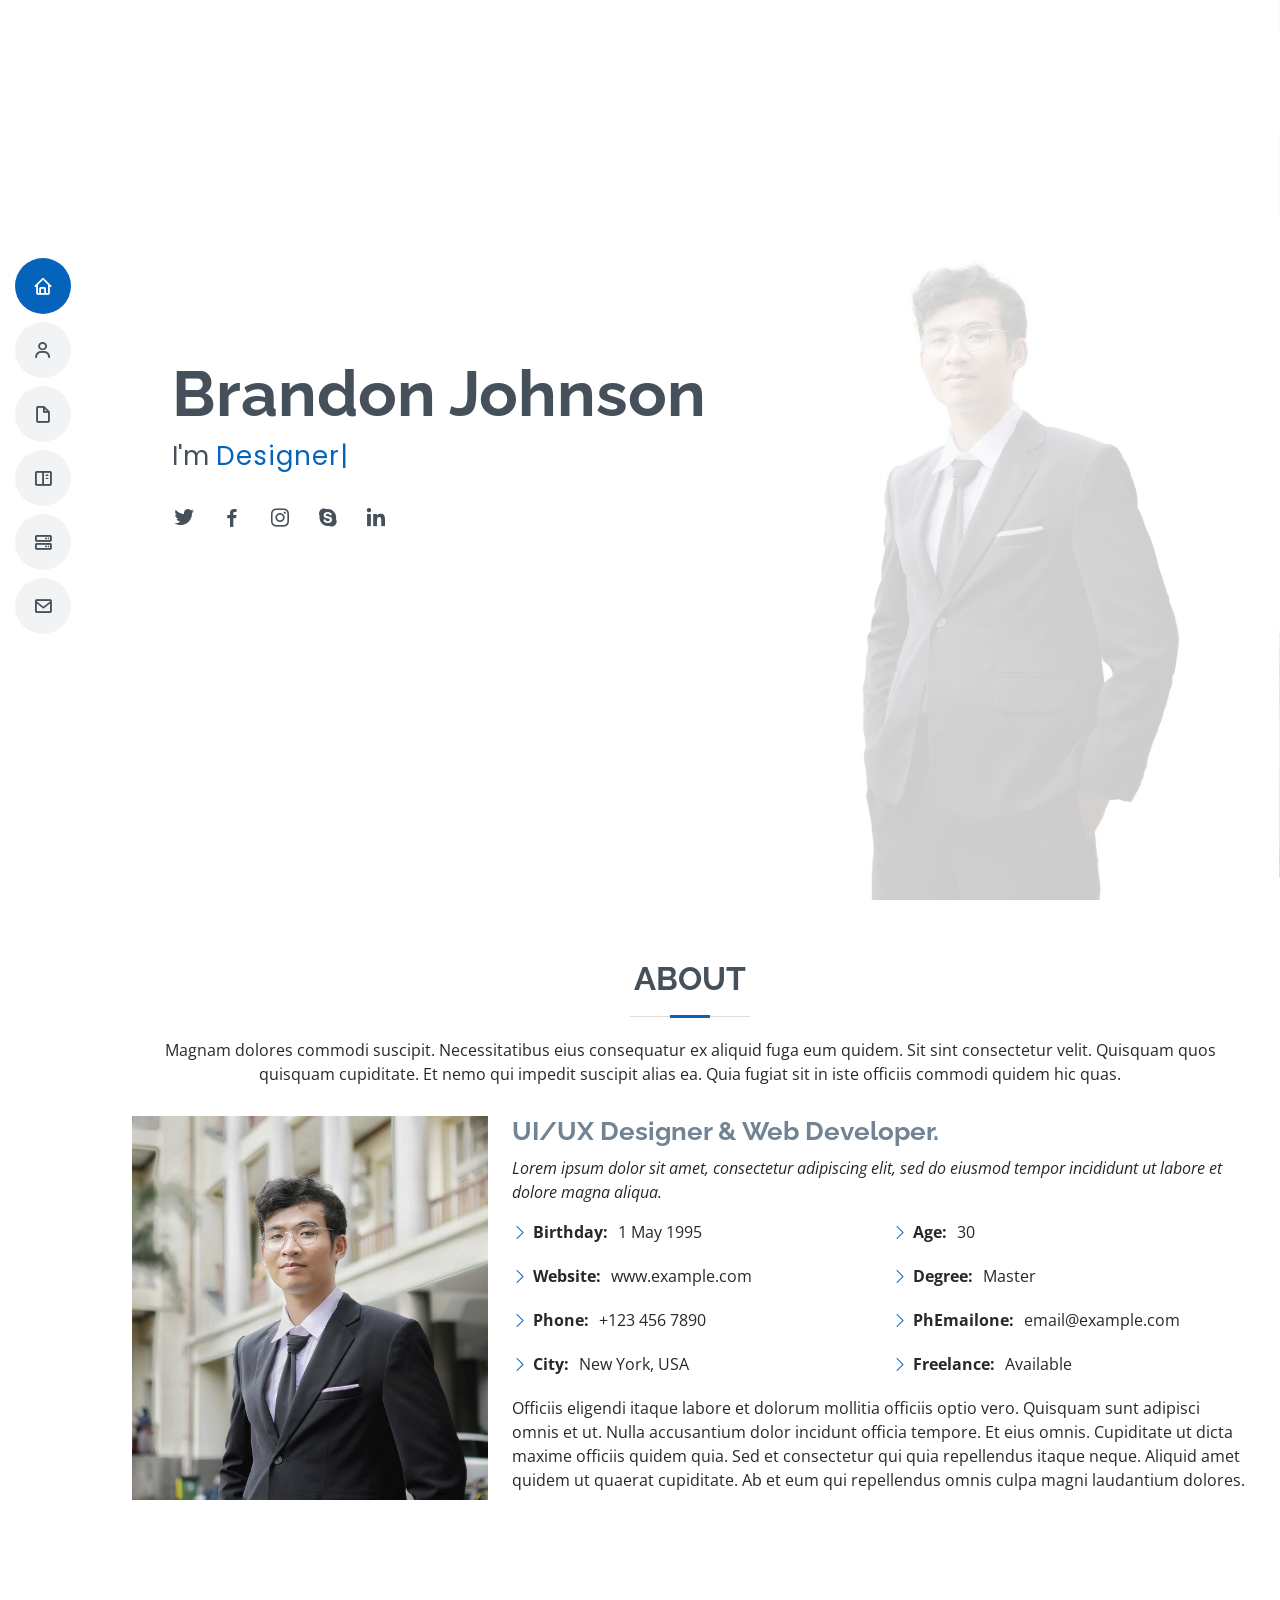
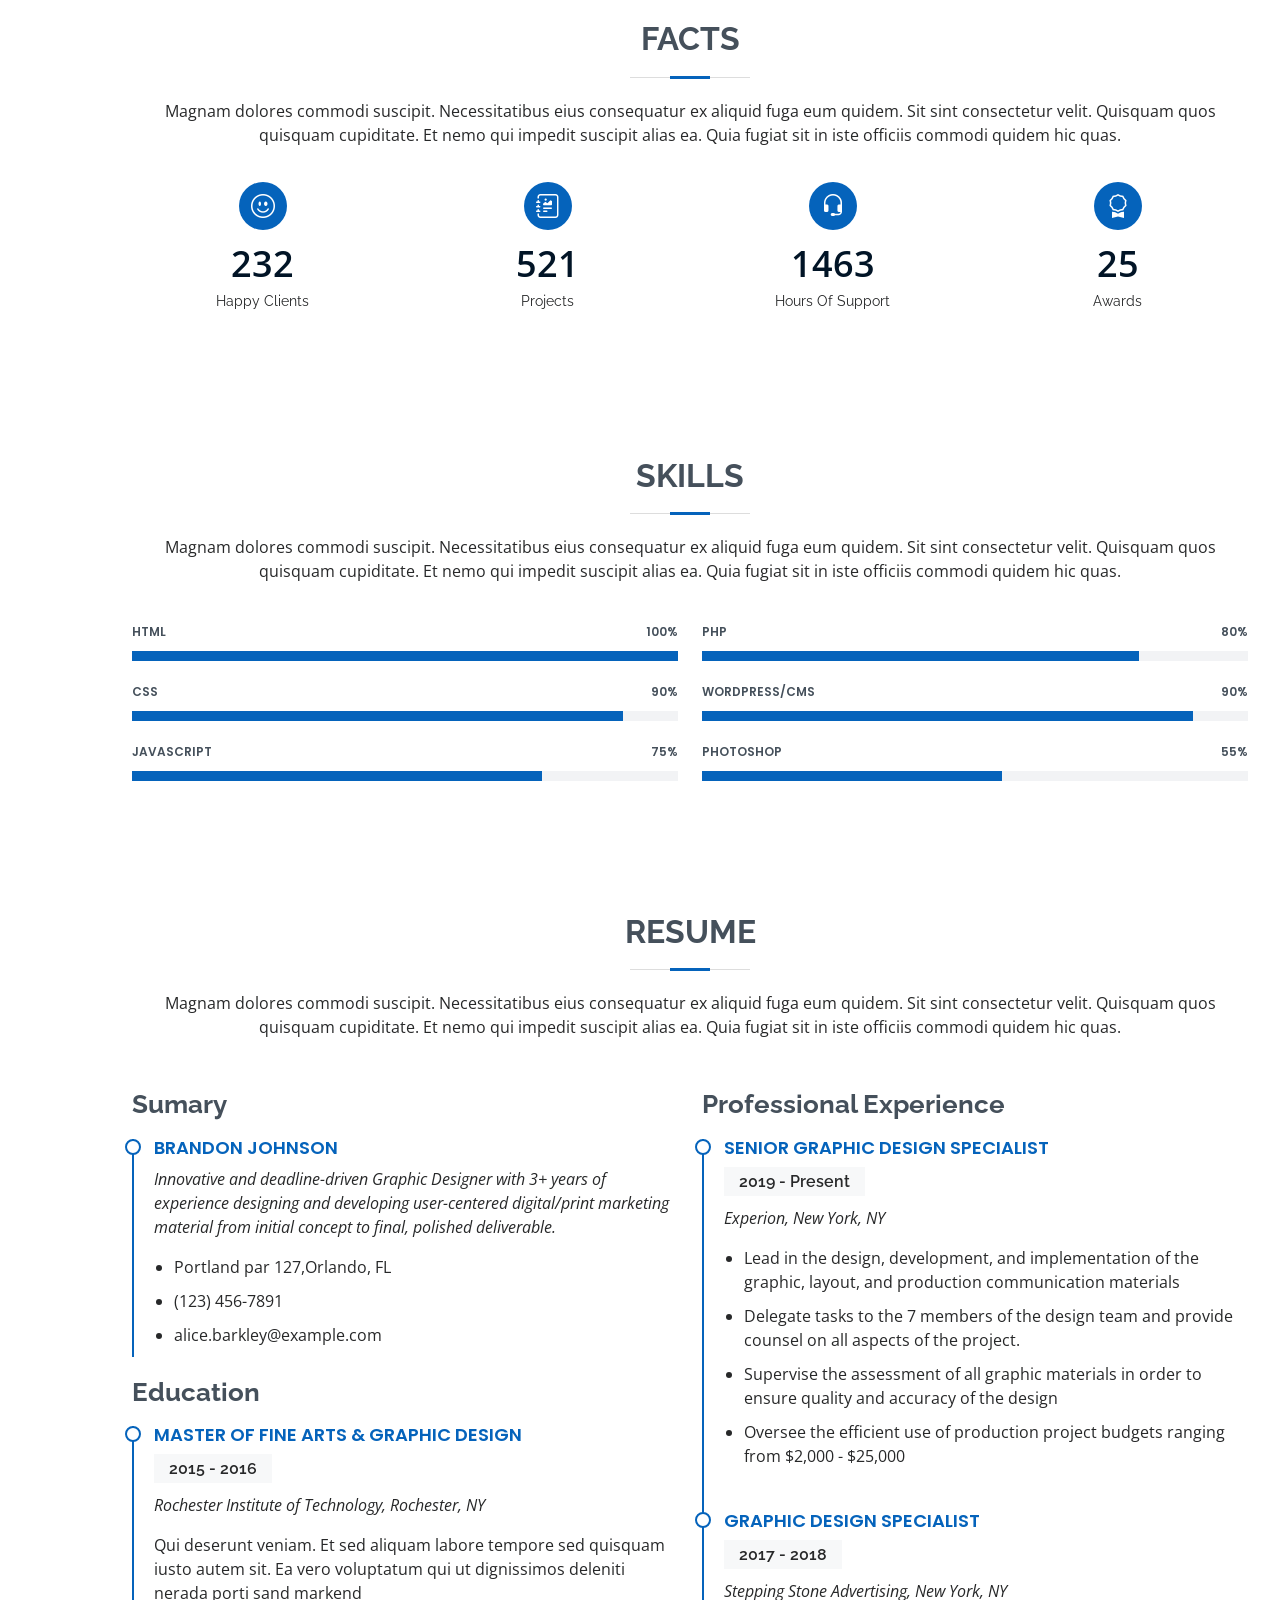
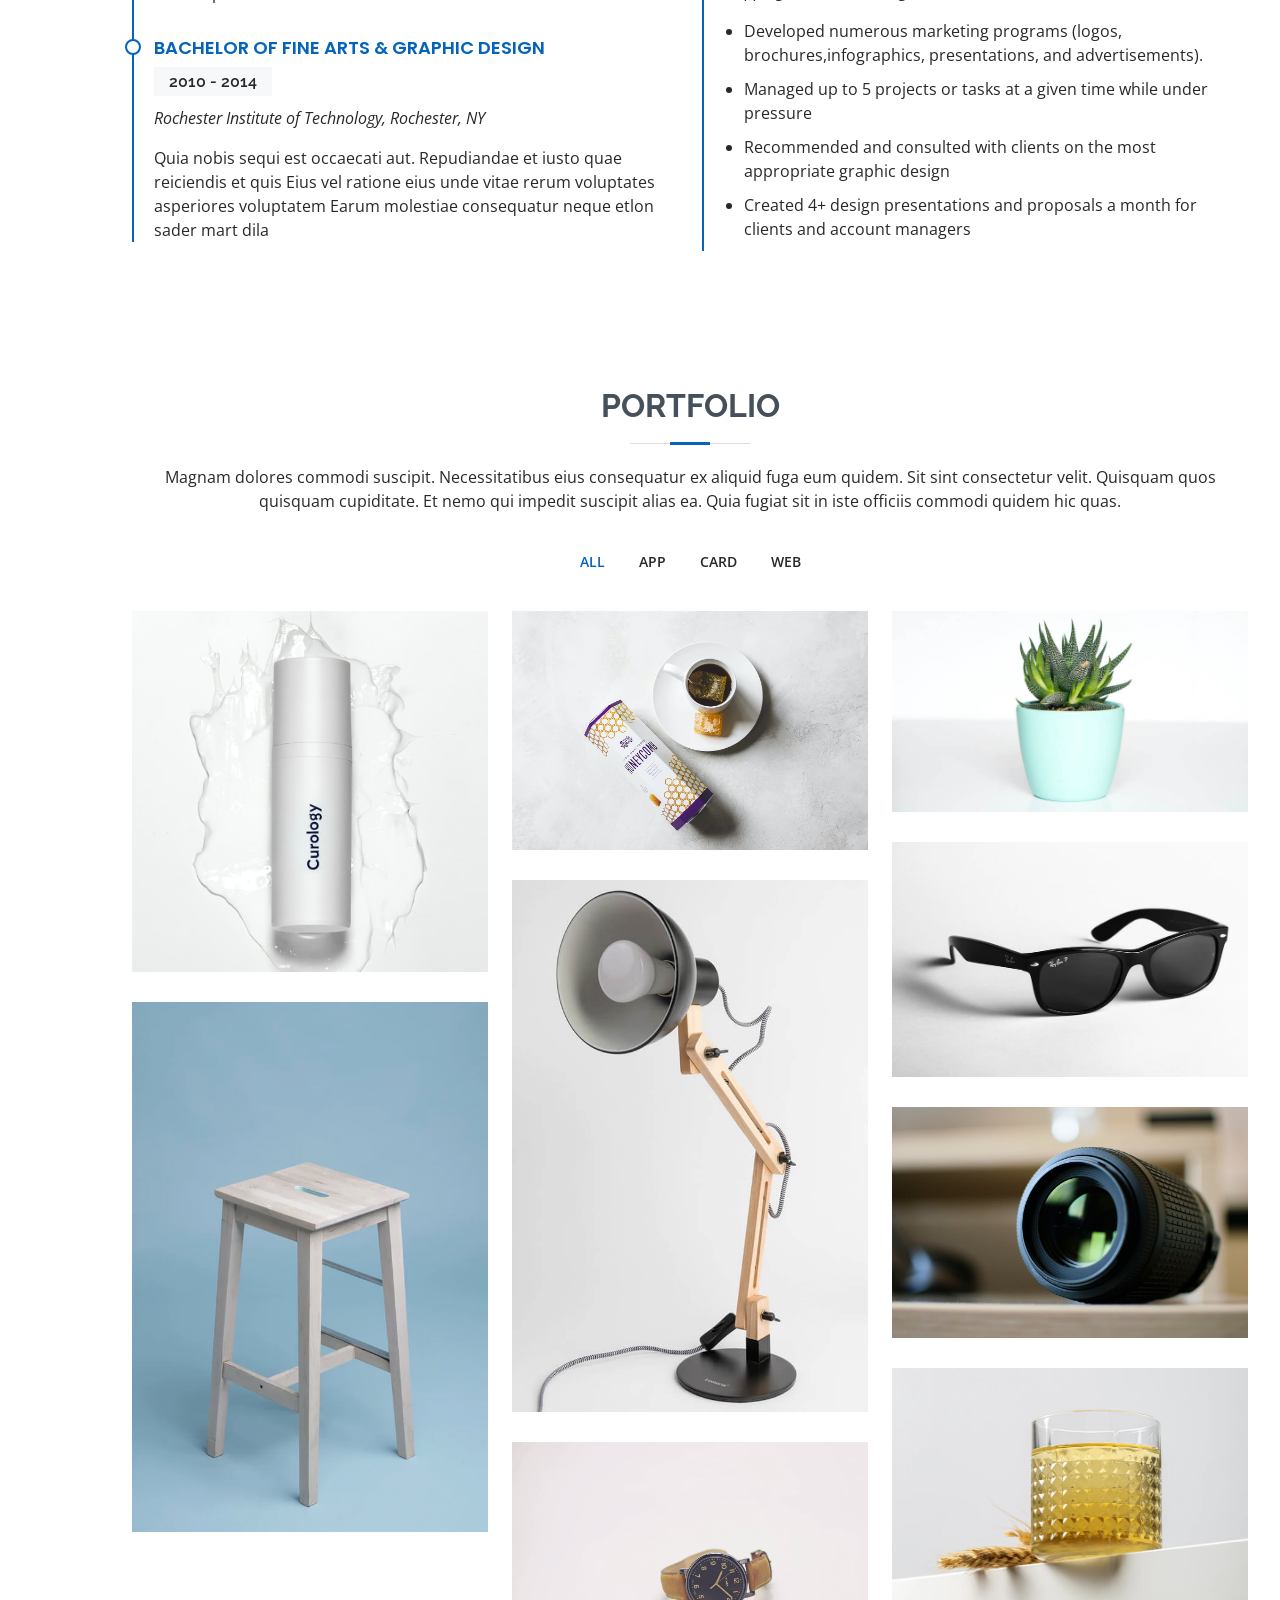
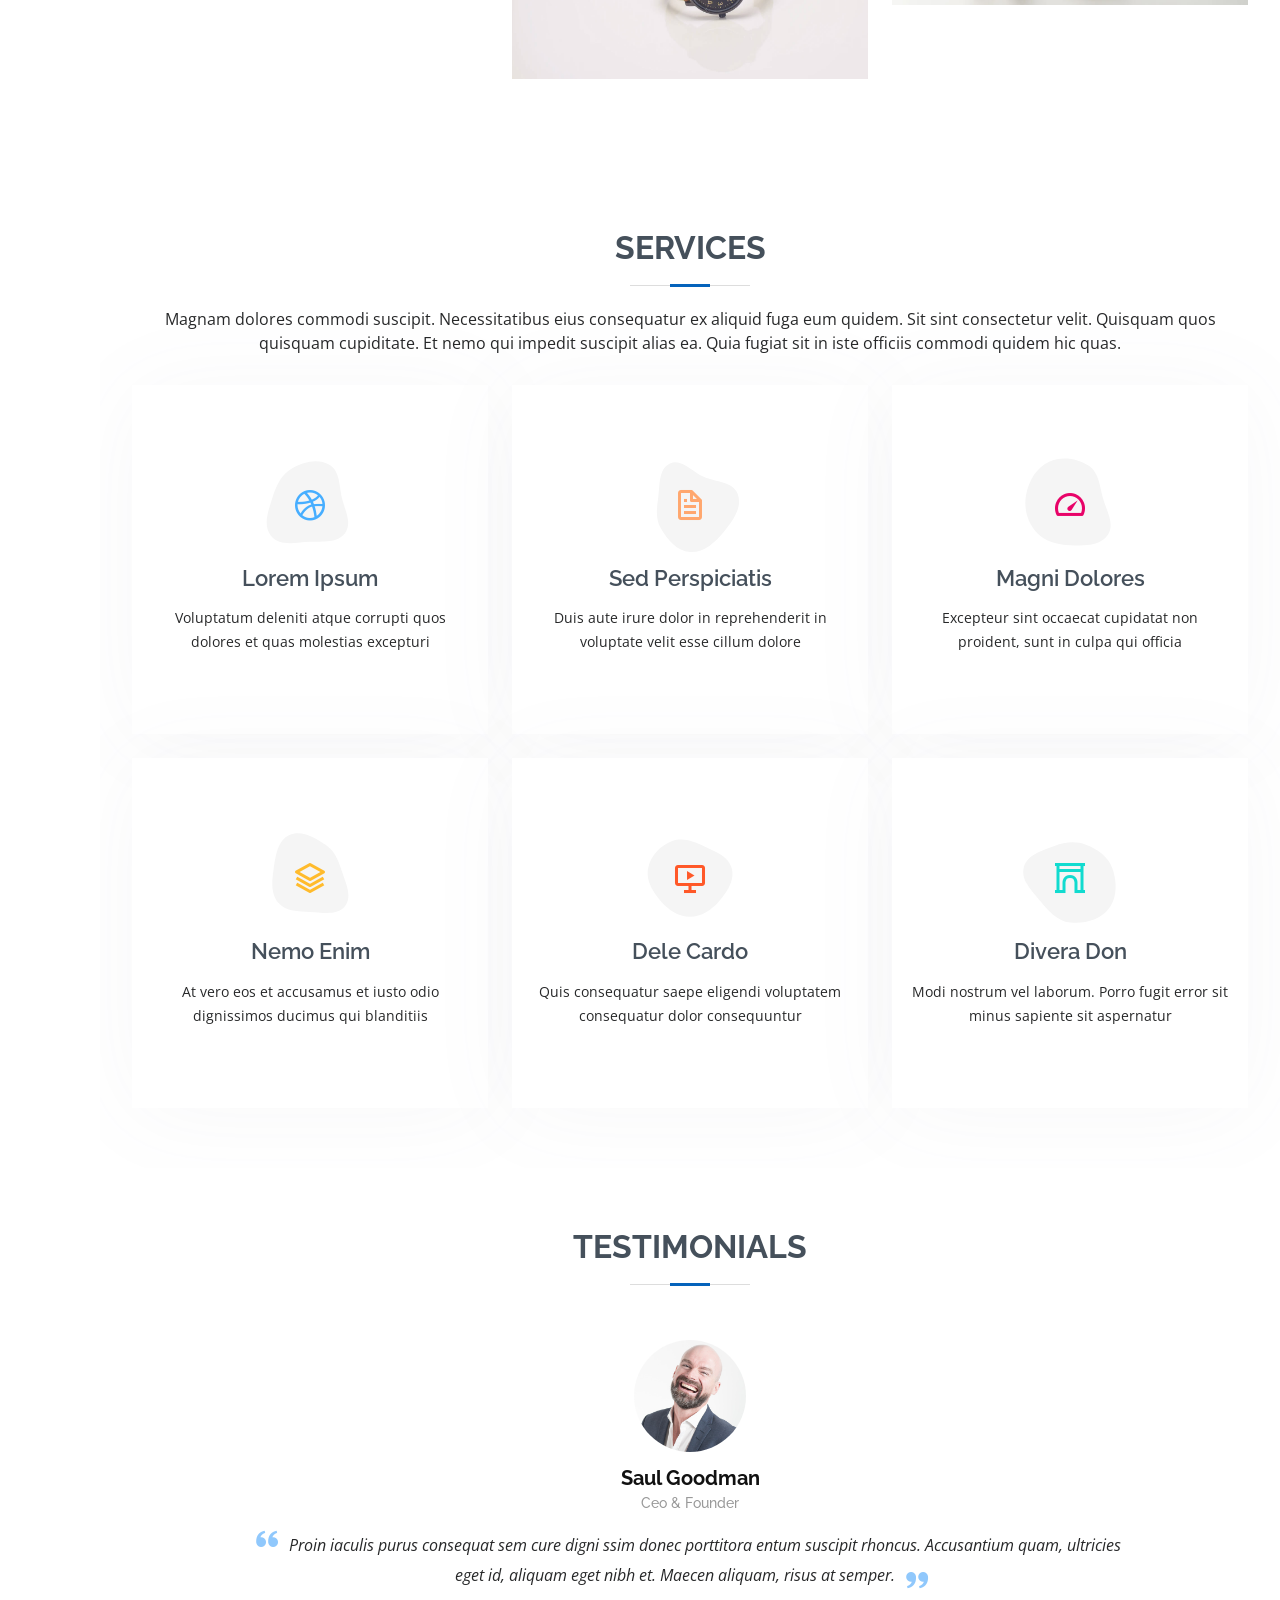
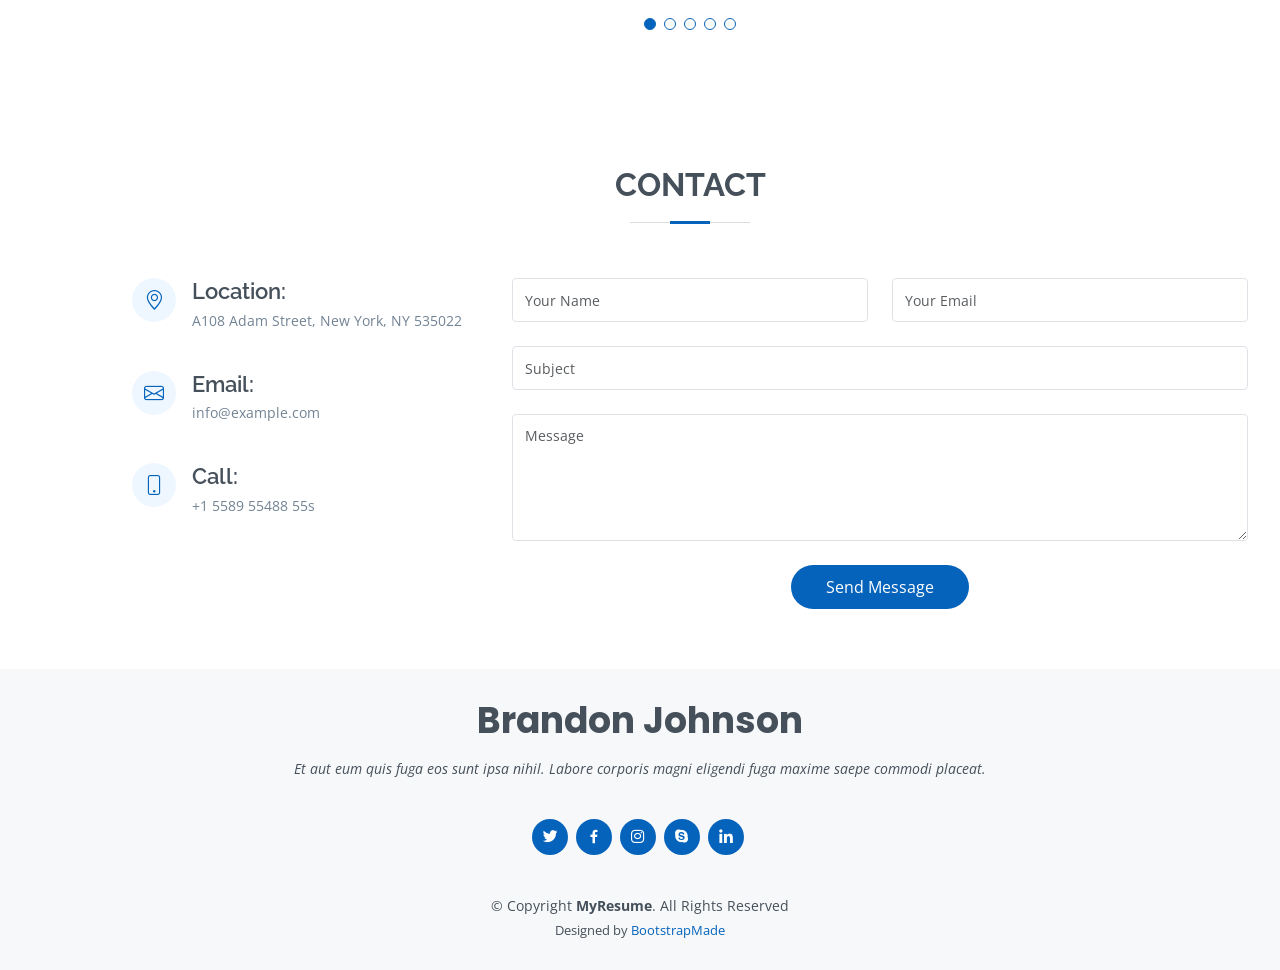
==== index.html @ b6d82d9b "first commit" ====
<!DOCTYPE html>
<html lang="en">

<head>
  <meta charset="utf-8">
  <meta content="width=device-width, initial-scale=1.0" name="viewport">

  <title>MyResume Bootstrap Template - Index</title>
  <meta content="" name="description">
  <meta content="" name="keywords">

  <!-- Favicons -->
  <link href="assets/img/favicon.png" rel="icon">
  <link href="assets/img/apple-touch-icon.png" rel="apple-touch-icon">

  <!-- Google Fonts -->
  <link href="https://fonts.googleapis.com/css?family=Open+Sans:300,300i,400,400i,600,600i,700,700i|Raleway:300,300i,400,400i,500,500i,600,600i,700,700i|Poppins:300,300i,400,400i,500,500i,600,600i,700,700i" rel="stylesheet">

  <!-- Vendor CSS Files -->
  <link href="assets/vendor/aos/aos.css" rel="stylesheet">
  <link href="assets/vendor/bootstrap/css/bootstrap.min.css" rel="stylesheet">
  <link href="assets/vendor/bootstrap-icons/bootstrap-icons.css" rel="stylesheet">
  <link href="assets/vendor/boxicons/css/boxicons.min.css" rel="stylesheet">
  <link href="assets/vendor/glightbox/css/glightbox.min.css" rel="stylesheet">
  <link href="assets/vendor/swiper/swiper-bundle.min.css" rel="stylesheet">

  <!-- Template Main CSS File -->
  <link href="assets/css/style.css" rel="stylesheet">

  <!-- =======================================================
  * Template Name: MyResume
  * Updated: Sep 18 2023 with Bootstrap v5.3.2
  * Template URL: https://bootstrapmade.com/free-html-bootstrap-template-my-resume/
  * Author: BootstrapMade.com
  * License: https://bootstrapmade.com/license/
  ======================================================== -->
</head>

<body>

  <!-- ======= Mobile nav toggle button ======= -->
  <!-- <button type="button" class="mobile-nav-toggle d-xl-none"><i class="bi bi-list mobile-nav-toggle"></i></button> -->
  <i class="bi bi-list mobile-nav-toggle d-lg-none"></i>
  <!-- ======= Header ======= -->
  <header id="header" class="d-flex flex-column justify-content-center">

    <nav id="navbar" class="navbar nav-menu">
      <ul>
        <li><a href="#hero" class="nav-link scrollto active"><i class="bx bx-home"></i> <span>Home</span></a></li>
        <li><a href="#about" class="nav-link scrollto"><i class="bx bx-user"></i> <span>About</span></a></li>
        <li><a href="#resume" class="nav-link scrollto"><i class="bx bx-file-blank"></i> <span>Resume</span></a></li>
        <li><a href="#portfolio" class="nav-link scrollto"><i class="bx bx-book-content"></i> <span>Portfolio</span></a></li>
        <li><a href="#services" class="nav-link scrollto"><i class="bx bx-server"></i> <span>Services</span></a></li>
        <li><a href="#contact" class="nav-link scrollto"><i class="bx bx-envelope"></i> <span>Contact</span></a></li>
      </ul>
    </nav><!-- .nav-menu -->

  </header><!-- End Header -->

  <!-- ======= Hero Section ======= -->
  <section id="hero" class="d-flex flex-column justify-content-center">
    <div class="container" data-aos="zoom-in" data-aos-delay="100">
      <h1>Brandon Johnson</h1>
      <p>I'm <span class="typed" data-typed-items="Designer, Developer, Freelancer, Photographer"></span></p>
      <div class="social-links">
        <a href="#" class="twitter"><i class="bx bxl-twitter"></i></a>
        <a href="#" class="facebook"><i class="bx bxl-facebook"></i></a>
        <a href="#" class="instagram"><i class="bx bxl-instagram"></i></a>
        <a href="#" class="google-plus"><i class="bx bxl-skype"></i></a>
        <a href="#" class="linkedin"><i class="bx bxl-linkedin"></i></a>
      </div>
    </div>
  </section><!-- End Hero -->

  <main id="main">

    <!-- ======= About Section ======= -->
    <section id="about" class="about">
      <div class="container" data-aos="fade-up">

        <div class="section-title">
          <h2>About</h2>
          <p>Magnam dolores commodi suscipit. Necessitatibus eius consequatur ex aliquid fuga eum quidem. Sit sint consectetur velit. Quisquam quos quisquam cupiditate. Et nemo qui impedit suscipit alias ea. Quia fugiat sit in iste officiis commodi quidem hic quas.</p>
        </div>

        <div class="row">
          <div class="col-lg-4">
            <img src="assets/img/profile-img.jpg" class="img-fluid" alt="">
          </div>
          <div class="col-lg-8 pt-4 pt-lg-0 content">
            <h3>UI/UX Designer &amp; Web Developer.</h3>
            <p class="fst-italic">
              Lorem ipsum dolor sit amet, consectetur adipiscing elit, sed do eiusmod tempor incididunt ut labore et dolore
              magna aliqua.
            </p>
            <div class="row">
              <div class="col-lg-6">
                <ul>
                  <li><i class="bi bi-chevron-right"></i> <strong>Birthday:</strong> <span>1 May 1995</span></li>
                  <li><i class="bi bi-chevron-right"></i> <strong>Website:</strong> <span>www.example.com</span></li>
                  <li><i class="bi bi-chevron-right"></i> <strong>Phone:</strong> <span>+123 456 7890</span></li>
                  <li><i class="bi bi-chevron-right"></i> <strong>City:</strong> <span>New York, USA</span></li>
                </ul>
              </div>
              <div class="col-lg-6">
                <ul>
                  <li><i class="bi bi-chevron-right"></i> <strong>Age:</strong> <span>30</span></li>
                  <li><i class="bi bi-chevron-right"></i> <strong>Degree:</strong> <span>Master</span></li>
                  <li><i class="bi bi-chevron-right"></i> <strong>PhEmailone:</strong> <span>email@example.com</span></li>
                  <li><i class="bi bi-chevron-right"></i> <strong>Freelance:</strong> <span>Available</span></li>
                </ul>
              </div>
            </div>
            <p>
              Officiis eligendi itaque labore et dolorum mollitia officiis optio vero. Quisquam sunt adipisci omnis et ut. Nulla accusantium dolor incidunt officia tempore. Et eius omnis.
              Cupiditate ut dicta maxime officiis quidem quia. Sed et consectetur qui quia repellendus itaque neque. Aliquid amet quidem ut quaerat cupiditate. Ab et eum qui repellendus omnis culpa magni laudantium dolores.
            </p>
          </div>
        </div>

      </div>
    </section><!-- End About Section -->

    <!-- ======= Facts Section ======= -->
    <section id="facts" class="facts">
      <div class="container" data-aos="fade-up">

        <div class="section-title">
          <h2>Facts</h2>
          <p>Magnam dolores commodi suscipit. Necessitatibus eius consequatur ex aliquid fuga eum quidem. Sit sint consectetur velit. Quisquam quos quisquam cupiditate. Et nemo qui impedit suscipit alias ea. Quia fugiat sit in iste officiis commodi quidem hic quas.</p>
        </div>

        <div class="row">

          <div class="col-lg-3 col-md-6">
            <div class="count-box">
              <i class="bi bi-emoji-smile"></i>
              <span data-purecounter-start="0" data-purecounter-end="232" data-purecounter-duration="1" class="purecounter"></span>
              <p>Happy Clients</p>
            </div>
          </div>

          <div class="col-lg-3 col-md-6 mt-5 mt-md-0">
            <div class="count-box">
              <i class="bi bi-journal-richtext"></i>
              <span data-purecounter-start="0" data-purecounter-end="521" data-purecounter-duration="1" class="purecounter"></span>
              <p>Projects</p>
            </div>
          </div>

          <div class="col-lg-3 col-md-6 mt-5 mt-lg-0">
            <div class="count-box">
              <i class="bi bi-headset"></i>
              <span data-purecounter-start="0" data-purecounter-end="1463" data-purecounter-duration="1" class="purecounter"></span>
              <p>Hours Of Support</p>
            </div>
          </div>

          <div class="col-lg-3 col-md-6 mt-5 mt-lg-0">
            <div class="count-box">
              <i class="bi bi-award"></i>
              <span data-purecounter-start="0" data-purecounter-end="25" data-purecounter-duration="1" class="purecounter"></span>
              <p>Awards</p>
            </div>
          </div>

        </div>

      </div>
    </section><!-- End Facts Section -->

    <!-- ======= Skills Section ======= -->
    <section id="skills" class="skills section-bg">
      <div class="container" data-aos="fade-up">

        <div class="section-title">
          <h2>Skills</h2>
          <p>Magnam dolores commodi suscipit. Necessitatibus eius consequatur ex aliquid fuga eum quidem. Sit sint consectetur velit. Quisquam quos quisquam cupiditate. Et nemo qui impedit suscipit alias ea. Quia fugiat sit in iste officiis commodi quidem hic quas.</p>
        </div>

        <div class="row skills-content">

          <div class="col-lg-6">

            <div class="progress">
              <span class="skill">HTML <i class="val">100%</i></span>
              <div class="progress-bar-wrap">
                <div class="progress-bar" role="progressbar" aria-valuenow="100" aria-valuemin="0" aria-valuemax="100"></div>
              </div>
            </div>

            <div class="progress">
              <span class="skill">CSS <i class="val">90%</i></span>
              <div class="progress-bar-wrap">
                <div class="progress-bar" role="progressbar" aria-valuenow="90" aria-valuemin="0" aria-valuemax="100"></div>
              </div>
            </div>

            <div class="progress">
              <span class="skill">JavaScript <i class="val">75%</i></span>
              <div class="progress-bar-wrap">
                <div class="progress-bar" role="progressbar" aria-valuenow="75" aria-valuemin="0" aria-valuemax="100"></div>
              </div>
            </div>

          </div>

          <div class="col-lg-6">

            <div class="progress">
              <span class="skill">PHP <i class="val">80%</i></span>
              <div class="progress-bar-wrap">
                <div class="progress-bar" role="progressbar" aria-valuenow="80" aria-valuemin="0" aria-valuemax="100"></div>
              </div>
            </div>

            <div class="progress">
              <span class="skill">WordPress/CMS <i class="val">90%</i></span>
              <div class="progress-bar-wrap">
                <div class="progress-bar" role="progressbar" aria-valuenow="90" aria-valuemin="0" aria-valuemax="100"></div>
              </div>
            </div>

            <div class="progress">
              <span class="skill">Photoshop <i class="val">55%</i></span>
              <div class="progress-bar-wrap">
                <div class="progress-bar" role="progressbar" aria-valuenow="55" aria-valuemin="0" aria-valuemax="100"></div>
              </div>
            </div>

          </div>

        </div>

      </div>
    </section><!-- End Skills Section -->

    <!-- ======= Resume Section ======= -->
    <section id="resume" class="resume">
      <div class="container" data-aos="fade-up">

        <div class="section-title">
          <h2>Resume</h2>
          <p>Magnam dolores commodi suscipit. Necessitatibus eius consequatur ex aliquid fuga eum quidem. Sit sint consectetur velit. Quisquam quos quisquam cupiditate. Et nemo qui impedit suscipit alias ea. Quia fugiat sit in iste officiis commodi quidem hic quas.</p>
        </div>

        <div class="row">
          <div class="col-lg-6">
            <h3 class="resume-title">Sumary</h3>
            <div class="resume-item pb-0">
              <h4>Brandon Johnson</h4>
              <p><em>Innovative and deadline-driven Graphic Designer with 3+ years of experience designing and developing user-centered digital/print marketing material from initial concept to final, polished deliverable.</em></p>
              <ul>
                <li>Portland par 127,Orlando, FL</li>
                <li>(123) 456-7891</li>
                <li>alice.barkley@example.com</li>
              </ul>
            </div>

            <h3 class="resume-title">Education</h3>
            <div class="resume-item">
              <h4>Master of Fine Arts &amp; Graphic Design</h4>
              <h5>2015 - 2016</h5>
              <p><em>Rochester Institute of Technology, Rochester, NY</em></p>
              <p>Qui deserunt veniam. Et sed aliquam labore tempore sed quisquam iusto autem sit. Ea vero voluptatum qui ut dignissimos deleniti nerada porti sand markend</p>
            </div>
            <div class="resume-item">
              <h4>Bachelor of Fine Arts &amp; Graphic Design</h4>
              <h5>2010 - 2014</h5>
              <p><em>Rochester Institute of Technology, Rochester, NY</em></p>
              <p>Quia nobis sequi est occaecati aut. Repudiandae et iusto quae reiciendis et quis Eius vel ratione eius unde vitae rerum voluptates asperiores voluptatem Earum molestiae consequatur neque etlon sader mart dila</p>
            </div>
          </div>
          <div class="col-lg-6">
            <h3 class="resume-title">Professional Experience</h3>
            <div class="resume-item">
              <h4>Senior graphic design specialist</h4>
              <h5>2019 - Present</h5>
              <p><em>Experion, New York, NY </em></p>
              <ul>
                <li>Lead in the design, development, and implementation of the graphic, layout, and production communication materials</li>
                <li>Delegate tasks to the 7 members of the design team and provide counsel on all aspects of the project. </li>
                <li>Supervise the assessment of all graphic materials in order to ensure quality and accuracy of the design</li>
                <li>Oversee the efficient use of production project budgets ranging from $2,000 - $25,000</li>
              </ul>
            </div>
            <div class="resume-item">
              <h4>Graphic design specialist</h4>
              <h5>2017 - 2018</h5>
              <p><em>Stepping Stone Advertising, New York, NY</em></p>
              <ul>
                <li>Developed numerous marketing programs (logos, brochures,infographics, presentations, and advertisements).</li>
                <li>Managed up to 5 projects or tasks at a given time while under pressure</li>
                <li>Recommended and consulted with clients on the most appropriate graphic design</li>
                <li>Created 4+ design presentations and proposals a month for clients and account managers</li>
              </ul>
            </div>
          </div>
        </div>

      </div>
    </section><!-- End Resume Section -->

    <!-- ======= Portfolio Section ======= -->
    <section id="portfolio" class="portfolio section-bg">
      <div class="container" data-aos="fade-up">

        <div class="section-title">
          <h2>Portfolio</h2>
          <p>Magnam dolores commodi suscipit. Necessitatibus eius consequatur ex aliquid fuga eum quidem. Sit sint consectetur velit. Quisquam quos quisquam cupiditate. Et nemo qui impedit suscipit alias ea. Quia fugiat sit in iste officiis commodi quidem hic quas.</p>
        </div>

        <div class="row">
          <div class="col-lg-12 d-flex justify-content-center" data-aos="fade-up" data-aos-delay="100">
            <ul id="portfolio-flters">
              <li data-filter="*" class="filter-active">All</li>
              <li data-filter=".filter-app">App</li>
              <li data-filter=".filter-card">Card</li>
              <li data-filter=".filter-web">Web</li>
            </ul>
          </div>
        </div>

        <div class="row portfolio-container" data-aos="fade-up" data-aos-delay="200">

          <div class="col-lg-4 col-md-6 portfolio-item filter-app">
            <div class="portfolio-wrap">
              <img src="assets/img/portfolio/portfolio-1.jpg" class="img-fluid" alt="">
              <div class="portfolio-info">
                <h4>App 1</h4>
                <p>App</p>
                <div class="portfolio-links">
                  <a href="assets/img/portfolio/portfolio-1.jpg" data-gallery="portfolioGallery" class="portfolio-lightbox" title="App 1"><i class="bx bx-plus"></i></a>
                  <a href="portfolio-details.html" class="portfolio-details-lightbox" data-glightbox="type: external" title="Portfolio Details"><i class="bx bx-link"></i></a>
                </div>
              </div>
            </div>
          </div>

          <div class="col-lg-4 col-md-6 portfolio-item filter-web">
            <div class="portfolio-wrap">
              <img src="assets/img/portfolio/portfolio-2.jpg" class="img-fluid" alt="">
              <div class="portfolio-info">
                <h4>Web 3</h4>
                <p>Web</p>
                <div class="portfolio-links">
                  <a href="assets/img/portfolio/portfolio-2.jpg" data-gallery="portfolioGallery" class="portfolio-lightbox" title="Web 3"><i class="bx bx-plus"></i></a>
                  <a href="portfolio-details.html" class="portfolio-details-lightbox" data-glightbox="type: external" title="Portfolio Details"><i class="bx bx-link"></i></a>
                </div>
              </div>
            </div>
          </div>

          <div class="col-lg-4 col-md-6 portfolio-item filter-app">
            <div class="portfolio-wrap">
              <img src="assets/img/portfolio/portfolio-3.jpg" class="img-fluid" alt="">
              <div class="portfolio-info">
                <h4>App 2</h4>
                <p>App</p>
                <div class="portfolio-links">
                  <a href="assets/img/portfolio/portfolio-3.jpg" data-gallery="portfolioGallery" class="portfolio-lightbox" title="App 2"><i class="bx bx-plus"></i></a>
                  <a href="portfolio-details.html" class="portfolio-details-lightbox" data-glightbox="type: external" title="Portfolio Details"><i class="bx bx-link"></i></a>
                </div>
              </div>
            </div>
          </div>

          <div class="col-lg-4 col-md-6 portfolio-item filter-card">
            <div class="portfolio-wrap">
              <img src="assets/img/portfolio/portfolio-4.jpg" class="img-fluid" alt="">
              <div class="portfolio-info">
                <h4>Card 2</h4>
                <p>Card</p>
                <div class="portfolio-links">
                  <a href="assets/img/portfolio/portfolio-4.jpg" data-gallery="portfolioGallery" class="portfolio-lightbox" title="Card 2"><i class="bx bx-plus"></i></a>
                  <a href="portfolio-details.html" class="portfolio-details-lightbox" data-glightbox="type: external" title="Portfolio Details"><i class="bx bx-link"></i></a>
                </div>
              </div>
            </div>
          </div>

          <div class="col-lg-4 col-md-6 portfolio-item filter-web">
            <div class="portfolio-wrap">
              <img src="assets/img/portfolio/portfolio-5.jpg" class="img-fluid" alt="">
              <div class="portfolio-info">
                <h4>Web 2</h4>
                <p>Web</p>
                <div class="portfolio-links">
                  <a href="assets/img/portfolio/portfolio-5.jpg" data-gallery="portfolioGallery" class="portfolio-lightbox" title="Web 2"><i class="bx bx-plus"></i></a>
                  <a href="portfolio-details.html" class="portfolio-details-lightbox" data-glightbox="type: external" title="Portfolio Details"><i class="bx bx-link"></i></a>
                </div>
              </div>
            </div>
          </div>

          <div class="col-lg-4 col-md-6 portfolio-item filter-app">
            <div class="portfolio-wrap">
              <img src="assets/img/portfolio/portfolio-6.jpg" class="img-fluid" alt="">
              <div class="portfolio-info">
                <h4>App 3</h4>
                <p>App</p>
                <div class="portfolio-links">
                  <a href="assets/img/portfolio/portfolio-6.jpg" data-gallery="portfolioGallery" class="portfolio-lightbox" title="App 3"><i class="bx bx-plus"></i></a>
                  <a href="portfolio-details.html" class="portfolio-details-lightbox" data-glightbox="type: external" title="Portfolio Details"><i class="bx bx-link"></i></a>
                </div>
              </div>
            </div>
          </div>

          <div class="col-lg-4 col-md-6 portfolio-item filter-card">
            <div class="portfolio-wrap">
              <img src="assets/img/portfolio/portfolio-7.jpg" class="img-fluid" alt="">
              <div class="portfolio-info">
                <h4>Card 1</h4>
                <p>Card</p>
                <div class="portfolio-links">
                  <a href="assets/img/portfolio/portfolio-7.jpg" data-gallery="portfolioGallery" class="portfolio-lightbox" title="Card 1"><i class="bx bx-plus"></i></a>
                  <a href="portfolio-details.html" class="portfolio-details-lightbox" data-glightbox="type: external" title="Portfolio Details"><i class="bx bx-link"></i></a>
                </div>
              </div>
            </div>
          </div>

          <div class="col-lg-4 col-md-6 portfolio-item filter-card">
            <div class="portfolio-wrap">
              <img src="assets/img/portfolio/portfolio-8.jpg" class="img-fluid" alt="">
              <div class="portfolio-info">
                <h4>Card 3</h4>
                <p>Card</p>
                <div class="portfolio-links">
                  <a href="assets/img/portfolio/portfolio-8.jpg" data-gallery="portfolioGallery" class="portfolio-lightbox" title="Card 3"><i class="bx bx-plus"></i></a>
                  <a href="portfolio-details.html" class="portfolio-details-lightbox" data-glightbox="type: external" title="Portfolio Details"><i class="bx bx-link"></i></a>
                </div>
              </div>
            </div>
          </div>

          <div class="col-lg-4 col-md-6 portfolio-item filter-web">
            <div class="portfolio-wrap">
              <img src="assets/img/portfolio/portfolio-9.jpg" class="img-fluid" alt="">
              <div class="portfolio-info">
                <h4>Web 3</h4>
                <p>Web</p>
                <div class="portfolio-links">
                  <a href="assets/img/portfolio/portfolio-9.jpg" data-gallery="portfolioGallery" class="portfolio-lightbox" title="Web 3"><i class="bx bx-plus"></i></a>
                  <a href="portfolio-details.html" class="portfolio-details-lightbox" data-glightbox="type: external" title="Portfolio Details"><i class="bx bx-link"></i></a>
                </div>
              </div>
            </div>
          </div>

        </div>

      </div>
    </section><!-- End Portfolio Section -->

    <!-- ======= Services Section ======= -->
    <section id="services" class="services">
      <div class="container" data-aos="fade-up">

        <div class="section-title">
          <h2>Services</h2>
          <p>Magnam dolores commodi suscipit. Necessitatibus eius consequatur ex aliquid fuga eum quidem. Sit sint consectetur velit. Quisquam quos quisquam cupiditate. Et nemo qui impedit suscipit alias ea. Quia fugiat sit in iste officiis commodi quidem hic quas.</p>
        </div>

        <div class="row">

          <div class="col-lg-4 col-md-6 d-flex align-items-stretch" data-aos="zoom-in" data-aos-delay="100">
            <div class="icon-box iconbox-blue">
              <div class="icon">
                <svg width="100" height="100" viewBox="0 0 600 600" xmlns="http://www.w3.org/2000/svg">
                  <path stroke="none" stroke-width="0" fill="#f5f5f5" d="M300,521.0016835830174C376.1290562159157,517.8887921683347,466.0731472004068,529.7835943286574,510.70327084640275,468.03025145048787C554.3714126377745,407.6079735673963,508.03601936045806,328.9844924480964,491.2728898941984,256.3432110539036C474.5976632858925,184.082847569629,479.9380746630129,96.60480741107993,416.23090153303,58.64404602377083C348.86323505073057,18.502131276798302,261.93793281208167,40.57373210992963,193.5410806939664,78.93577620505333C130.42746243093433,114.334589627462,98.30271207620316,179.96522072025542,76.75703585869454,249.04625023123273C51.97151888228291,328.5150500222984,13.704378332031375,421.85034740162234,66.52175969318436,486.19268352777647C119.04800174914682,550.1803526380478,217.28368757567262,524.383925680826,300,521.0016835830174"></path>
                </svg>
                <i class="bx bxl-dribbble"></i>
              </div>
              <h4><a href="">Lorem Ipsum</a></h4>
              <p>Voluptatum deleniti atque corrupti quos dolores et quas molestias excepturi</p>
            </div>
          </div>

          <div class="col-lg-4 col-md-6 d-flex align-items-stretch mt-4 mt-md-0" data-aos="zoom-in" data-aos-delay="200">
            <div class="icon-box iconbox-orange ">
              <div class="icon">
                <svg width="100" height="100" viewBox="0 0 600 600" xmlns="http://www.w3.org/2000/svg">
                  <path stroke="none" stroke-width="0" fill="#f5f5f5" d="M300,582.0697525312426C382.5290701553225,586.8405444964366,449.9789794690241,525.3245884688669,502.5850820975895,461.55621195738473C556.606425686781,396.0723002908107,615.8543463187945,314.28637112970534,586.6730223649479,234.56875336149918C558.9533121215079,158.8439757836574,454.9685369536778,164.00468322053177,381.49747125262974,130.76875717737553C312.15926192815925,99.40240125094834,248.97055460311594,18.661163978235184,179.8680185752513,50.54337015887873C110.5421016452524,82.52863877960104,119.82277516462835,180.83849132639028,109.12597500060166,256.43424936330496C100.08760227029461,320.3096726198365,92.17705696193138,384.0621239912766,124.79988738764834,439.7174275375508C164.83382741302287,508.01625554203684,220.96474134820875,577.5009287672846,300,582.0697525312426"></path>
                </svg>
                <i class="bx bx-file"></i>
              </div>
              <h4><a href="">Sed Perspiciatis</a></h4>
              <p>Duis aute irure dolor in reprehenderit in voluptate velit esse cillum dolore</p>
            </div>
          </div>

          <div class="col-lg-4 col-md-6 d-flex align-items-stretch mt-4 mt-lg-0" data-aos="zoom-in" data-aos-delay="300">
            <div class="icon-box iconbox-pink">
              <div class="icon">
                <svg width="100" height="100" viewBox="0 0 600 600" xmlns="http://www.w3.org/2000/svg">
                  <path stroke="none" stroke-width="0" fill="#f5f5f5" d="M300,541.5067337569781C382.14930387511276,545.0595476570109,479.8736841581634,548.3450877840088,526.4010558755058,480.5488172755941C571.5218469581645,414.80211281144784,517.5187510058486,332.0715597781072,496.52539010469104,255.14436215662573C477.37192572678356,184.95920475031193,473.57363656557914,105.61284051026155,413.0603344069578,65.22779650032875C343.27470386102294,18.654635553484475,251.2091493199835,5.337323636656869,175.0934190732945,40.62881213300186C97.87086631185822,76.43348514350839,51.98124368387456,156.15599469081315,36.44837278890362,239.84606092416172C21.716077023791087,319.22268207091537,43.775223500013084,401.1760424656574,96.891909868211,461.97329694683043C147.22146801428983,519.5804099606455,223.5754009179313,538.201503339737,300,541.5067337569781"></path>
                </svg>
                <i class="bx bx-tachometer"></i>
              </div>
              <h4><a href="">Magni Dolores</a></h4>
              <p>Excepteur sint occaecat cupidatat non proident, sunt in culpa qui officia</p>
            </div>
          </div>

          <div class="col-lg-4 col-md-6 d-flex align-items-stretch mt-4" data-aos="zoom-in" data-aos-delay="100">
            <div class="icon-box iconbox-yellow">
              <div class="icon">
                <svg width="100" height="100" viewBox="0 0 600 600" xmlns="http://www.w3.org/2000/svg">
                  <path stroke="none" stroke-width="0" fill="#f5f5f5" d="M300,503.46388370962813C374.79870501325706,506.71871716319447,464.8034551963731,527.1746412648533,510.4981551193396,467.86667711651364C555.9287308511215,408.9015244558933,512.6030010748507,327.5744911775523,490.211057578863,256.5855673507754C471.097692560561,195.9906835881958,447.69079081568157,138.11976852964426,395.19560036434837,102.3242989838813C329.3053358748298,57.3949838291264,248.02791733380457,8.279543830951368,175.87071277845988,42.242879143198664C103.41431057327972,76.34704239035025,93.79494320519305,170.9812938413882,81.28167332365135,250.07896920659033C70.17666984294237,320.27484674793965,64.84698225790005,396.69656628748305,111.28512138212992,450.4950937839243C156.20124167950087,502.5303643271138,231.32542653798444,500.4755392045468,300,503.46388370962813"></path>
                </svg>
                <i class="bx bx-layer"></i>
              </div>
              <h4><a href="">Nemo Enim</a></h4>
              <p>At vero eos et accusamus et iusto odio dignissimos ducimus qui blanditiis</p>
            </div>
          </div>

          <div class="col-lg-4 col-md-6 d-flex align-items-stretch mt-4" data-aos="zoom-in" data-aos-delay="200">
            <div class="icon-box iconbox-red">
              <div class="icon">
                <svg width="100" height="100" viewBox="0 0 600 600" xmlns="http://www.w3.org/2000/svg">
                  <path stroke="none" stroke-width="0" fill="#f5f5f5" d="M300,532.3542879108572C369.38199826031484,532.3153073249985,429.10787420159085,491.63046689027357,474.5244479745417,439.17860296908856C522.8885846962883,383.3225815378663,569.1668002868075,314.3205725914397,550.7432151929288,242.7694973846089C532.6665558377875,172.5657663291529,456.2379748765914,142.6223662098291,390.3689995646985,112.34683881706744C326.66090330228417,83.06452184765237,258.84405631176094,53.51806209861945,193.32584062364296,78.48882559362697C121.61183558270385,105.82097193414197,62.805066853699245,167.19869350419734,48.57481801355237,242.6138429142374C34.843463184063346,315.3850353017275,76.69343916112496,383.4422959591041,125.22947124332185,439.3748458443577C170.7312796277747,491.8107796887764,230.57421082200815,532.3932930995766,300,532.3542879108572"></path>
                </svg>
                <i class="bx bx-slideshow"></i>
              </div>
              <h4><a href="">Dele Cardo</a></h4>
              <p>Quis consequatur saepe eligendi voluptatem consequatur dolor consequuntur</p>
            </div>
          </div>

          <div class="col-lg-4 col-md-6 d-flex align-items-stretch mt-4" data-aos="zoom-in" data-aos-delay="300">
            <div class="icon-box iconbox-teal">
              <div class="icon">
                <svg width="100" height="100" viewBox="0 0 600 600" xmlns="http://www.w3.org/2000/svg">
                  <path stroke="none" stroke-width="0" fill="#f5f5f5" d="M300,566.797414625762C385.7384707136149,576.1784315230908,478.7894351017131,552.8928747891023,531.9192734346935,484.94944893311C584.6109503024035,417.5663521118492,582.489472248146,322.67544863468447,553.9536738515405,242.03673114598146C529.1557734026468,171.96086150256528,465.24506316201064,127.66468636344209,395.9583748389544,100.7403814666027C334.2173773831606,76.7482773500951,269.4350130405921,84.62216499799875,207.1952322260088,107.2889140133804C132.92018162631612,134.33871894543012,41.79353780512637,160.00259165414826,22.644507872594943,236.69541883565114C3.319112789854554,314.0945973066697,72.72355303640163,379.243833228382,124.04198916343866,440.3218312028393C172.9286146004772,498.5055451809895,224.45579914871206,558.5317968840102,300,566.797414625762"></path>
                </svg>
                <i class="bx bx-arch"></i>
              </div>
              <h4><a href="">Divera Don</a></h4>
              <p>Modi nostrum vel laborum. Porro fugit error sit minus sapiente sit aspernatur</p>
            </div>
          </div>

        </div>

      </div>
    </section><!-- End Services Section -->

    <!-- ======= Testimonials Section ======= -->
    <section id="testimonials" class="testimonials section-bg">
      <div class="container" data-aos="fade-up">

        <div class="section-title">
          <h2>Testimonials</h2>
        </div>

        <div class="testimonials-slider swiper" data-aos="fade-up" data-aos-delay="100">
          <div class="swiper-wrapper">

            <div class="swiper-slide">
              <div class="testimonial-item">
                <img src="assets/img/testimonials/testimonials-1.jpg" class="testimonial-img" alt="">
                <h3>Saul Goodman</h3>
                <h4>Ceo &amp; Founder</h4>
                <p>
                  <i class="bx bxs-quote-alt-left quote-icon-left"></i>
                  Proin iaculis purus consequat sem cure digni ssim donec porttitora entum suscipit rhoncus. Accusantium quam, ultricies eget id, aliquam eget nibh et. Maecen aliquam, risus at semper.
                  <i class="bx bxs-quote-alt-right quote-icon-right"></i>
                </p>
              </div>
            </div><!-- End testimonial item -->

            <div class="swiper-slide">
              <div class="testimonial-item">
                <img src="assets/img/testimonials/testimonials-2.jpg" class="testimonial-img" alt="">
                <h3>Sara Wilsson</h3>
                <h4>Designer</h4>
                <p>
                  <i class="bx bxs-quote-alt-left quote-icon-left"></i>
                  Export tempor illum tamen malis malis eram quae irure esse labore quem cillum quid cillum eram malis quorum velit fore eram velit sunt aliqua noster fugiat irure amet legam anim culpa.
                  <i class="bx bxs-quote-alt-right quote-icon-right"></i>
                </p>
              </div>
            </div><!-- End testimonial item -->

            <div class="swiper-slide">
              <div class="testimonial-item">
                <img src="assets/img/testimonials/testimonials-3.jpg" class="testimonial-img" alt="">
                <h3>Jena Karlis</h3>
                <h4>Store Owner</h4>
                <p>
                  <i class="bx bxs-quote-alt-left quote-icon-left"></i>
                  Enim nisi quem export duis labore cillum quae magna enim sint quorum nulla quem veniam duis minim tempor labore quem eram duis noster aute amet eram fore quis sint minim.
                  <i class="bx bxs-quote-alt-right quote-icon-right"></i>
                </p>
              </div>
            </div><!-- End testimonial item -->

            <div class="swiper-slide">
              <div class="testimonial-item">
                <img src="assets/img/testimonials/testimonials-4.jpg" class="testimonial-img" alt="">
                <h3>Matt Brandon</h3>
                <h4>Freelancer</h4>
                <p>
                  <i class="bx bxs-quote-alt-left quote-icon-left"></i>
                  Fugiat enim eram quae cillum dolore dolor amet nulla culpa multos export minim fugiat minim velit minim dolor enim duis veniam ipsum anim magna sunt elit fore quem dolore labore illum veniam.
                  <i class="bx bxs-quote-alt-right quote-icon-right"></i>
                </p>
              </div>
            </div><!-- End testimonial item -->

            <div class="swiper-slide">
              <div class="testimonial-item">
                <img src="assets/img/testimonials/testimonials-5.jpg" class="testimonial-img" alt="">
                <h3>John Larson</h3>
                <h4>Entrepreneur</h4>
                <p>
                  <i class="bx bxs-quote-alt-left quote-icon-left"></i>
                  Quis quorum aliqua sint quem legam fore sunt eram irure aliqua veniam tempor noster veniam enim culpa labore duis sunt culpa nulla illum cillum fugiat legam esse veniam culpa fore nisi cillum quid.
                  <i class="bx bxs-quote-alt-right quote-icon-right"></i>
                </p>
              </div>
            </div><!-- End testimonial item -->

          </div>
          <div class="swiper-pagination"></div>
        </div>

      </div>
    </section><!-- End Testimonials Section -->

    <!-- ======= Contact Section ======= -->
    <section id="contact" class="contact">
      <div class="container" data-aos="fade-up">

        <div class="section-title">
          <h2>Contact</h2>
        </div>

        <div class="row mt-1">

          <div class="col-lg-4">
            <div class="info">
              <div class="address">
                <i class="bi bi-geo-alt"></i>
                <h4>Location:</h4>
                <p>A108 Adam Street, New York, NY 535022</p>
              </div>

              <div class="email">
                <i class="bi bi-envelope"></i>
                <h4>Email:</h4>
                <p>info@example.com</p>
              </div>

              <div class="phone">
                <i class="bi bi-phone"></i>
                <h4>Call:</h4>
                <p>+1 5589 55488 55s</p>
              </div>

            </div>

          </div>

          <div class="col-lg-8 mt-5 mt-lg-0">

            <form action="forms/contact.php" method="post" role="form" class="php-email-form">
              <div class="row">
                <div class="col-md-6 form-group">
                  <input type="text" name="name" class="form-control" id="name" placeholder="Your Name" required>
                </div>
                <div class="col-md-6 form-group mt-3 mt-md-0">
                  <input type="email" class="form-control" name="email" id="email" placeholder="Your Email" required>
                </div>
              </div>
              <div class="form-group mt-3">
                <input type="text" class="form-control" name="subject" id="subject" placeholder="Subject" required>
              </div>
              <div class="form-group mt-3">
                <textarea class="form-control" name="message" rows="5" placeholder="Message" required></textarea>
              </div>
              <div class="my-3">
                <div class="loading">Loading</div>
                <div class="error-message"></div>
                <div class="sent-message">Your message has been sent. Thank you!</div>
              </div>
              <div class="text-center"><button type="submit">Send Message</button></div>
            </form>

          </div>

        </div>

      </div>
    </section><!-- End Contact Section -->

  </main><!-- End #main -->

  <!-- ======= Footer ======= -->
  <footer id="footer">
    <div class="container">
      <h3>Brandon Johnson</h3>
      <p>Et aut eum quis fuga eos sunt ipsa nihil. Labore corporis magni eligendi fuga maxime saepe commodi placeat.</p>
      <div class="social-links">
        <a href="#" class="twitter"><i class="bx bxl-twitter"></i></a>
        <a href="#" class="facebook"><i class="bx bxl-facebook"></i></a>
        <a href="#" class="instagram"><i class="bx bxl-instagram"></i></a>
        <a href="#" class="google-plus"><i class="bx bxl-skype"></i></a>
        <a href="#" class="linkedin"><i class="bx bxl-linkedin"></i></a>
      </div>
      <div class="copyright">
        &copy; Copyright <strong><span>MyResume</span></strong>. All Rights Reserved
      </div>
      <div class="credits">
        <!-- All the links in the footer should remain intact. -->
        <!-- You can delete the links only if you purchased the pro version. -->
        <!-- Licensing information: [license-url] -->
        <!-- Purchase the pro version with working PHP/AJAX contact form: https://bootstrapmade.com/free-html-bootstrap-template-my-resume/ -->
        Designed by <a href="https://bootstrapmade.com/">BootstrapMade</a>
      </div>
    </div>
  </footer><!-- End Footer -->

  <div id="preloader"></div>
  <a href="#" class="back-to-top d-flex align-items-center justify-content-center"><i class="bi bi-arrow-up-short"></i></a>

  <!-- Vendor JS Files -->
  <script src="assets/vendor/purecounter/purecounter_vanilla.js"></script>
  <script src="assets/vendor/aos/aos.js"></script>
  <script src="assets/vendor/bootstrap/js/bootstrap.bundle.min.js"></script>
  <script src="assets/vendor/glightbox/js/glightbox.min.js"></script>
  <script src="assets/vendor/isotope-layout/isotope.pkgd.min.js"></script>
  <script src="assets/vendor/swiper/swiper-bundle.min.js"></script>
  <script src="assets/vendor/typed.js/typed.umd.js"></script>
  <script src="assets/vendor/waypoints/noframework.waypoints.js"></script>
  <script src="assets/vendor/php-email-form/validate.js"></script>

  <!-- Template Main JS File -->
  <script src="assets/js/main.js"></script>

</body>

</html>
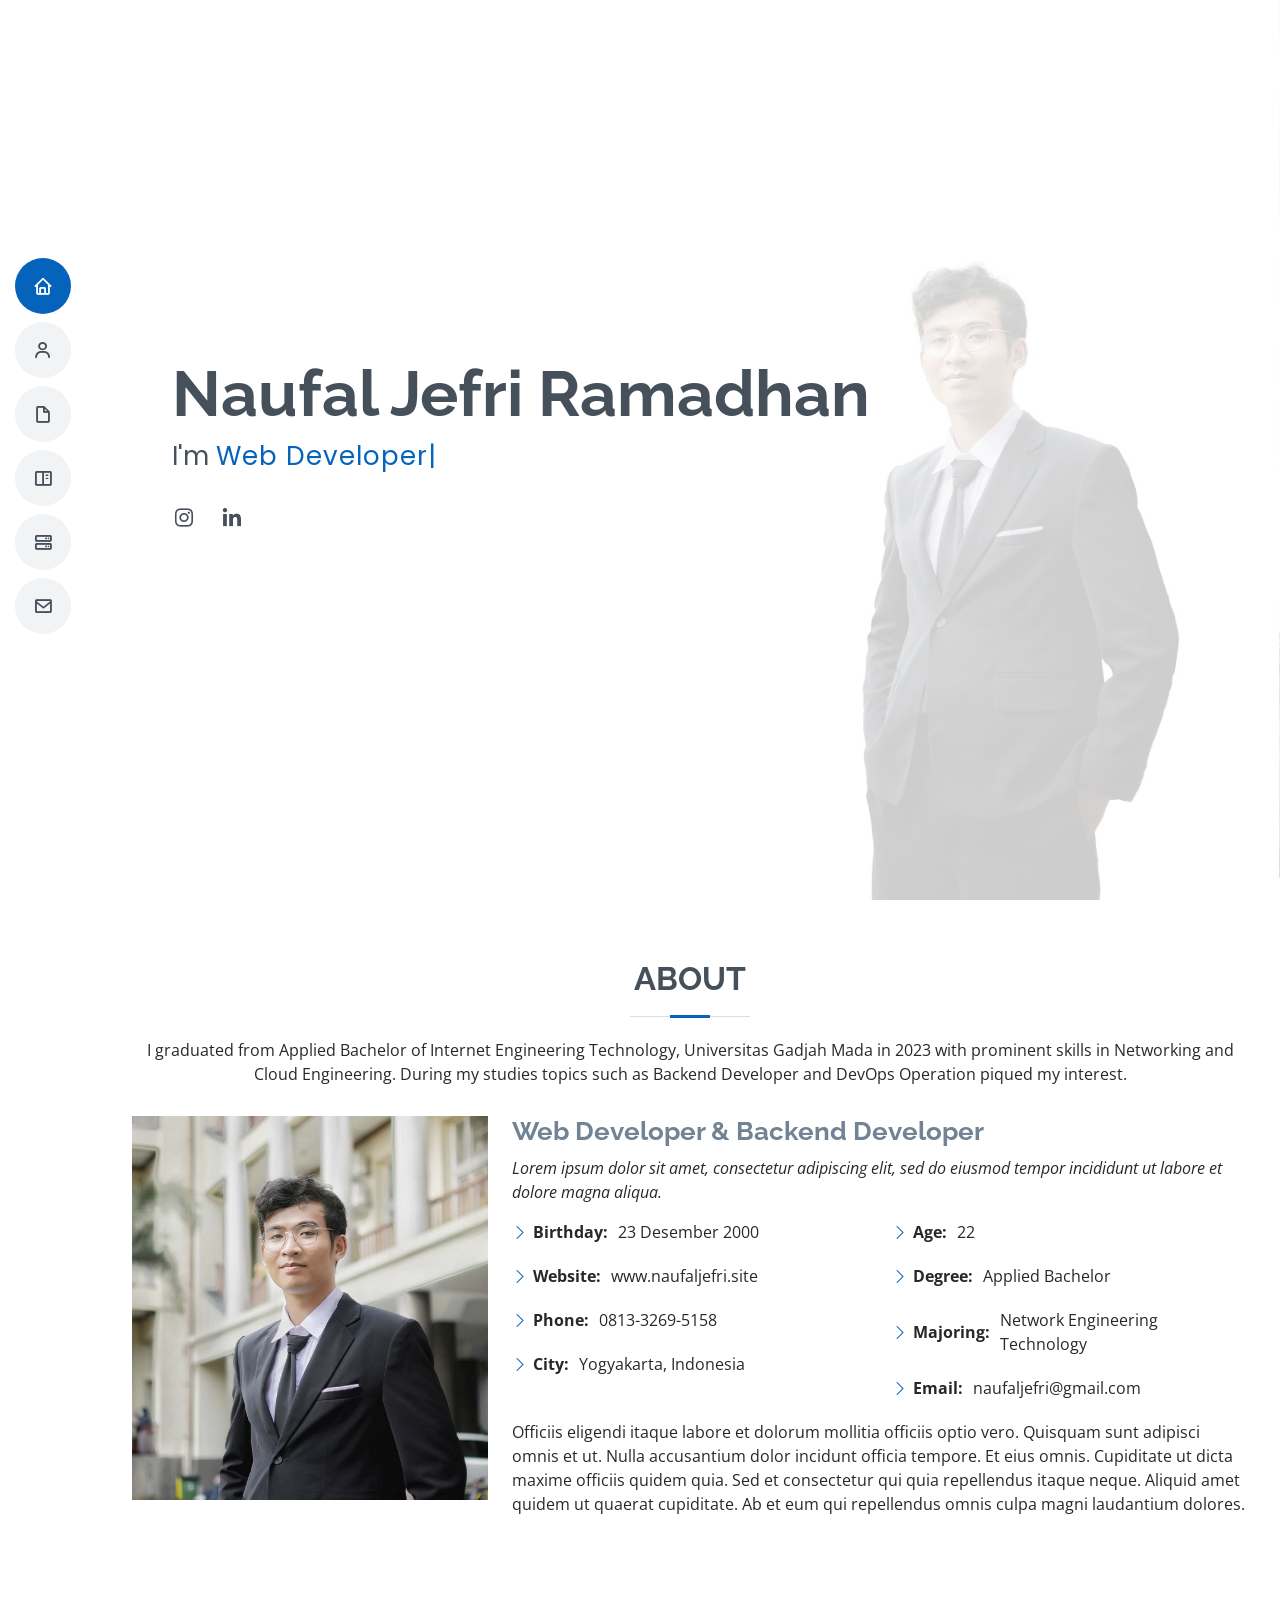
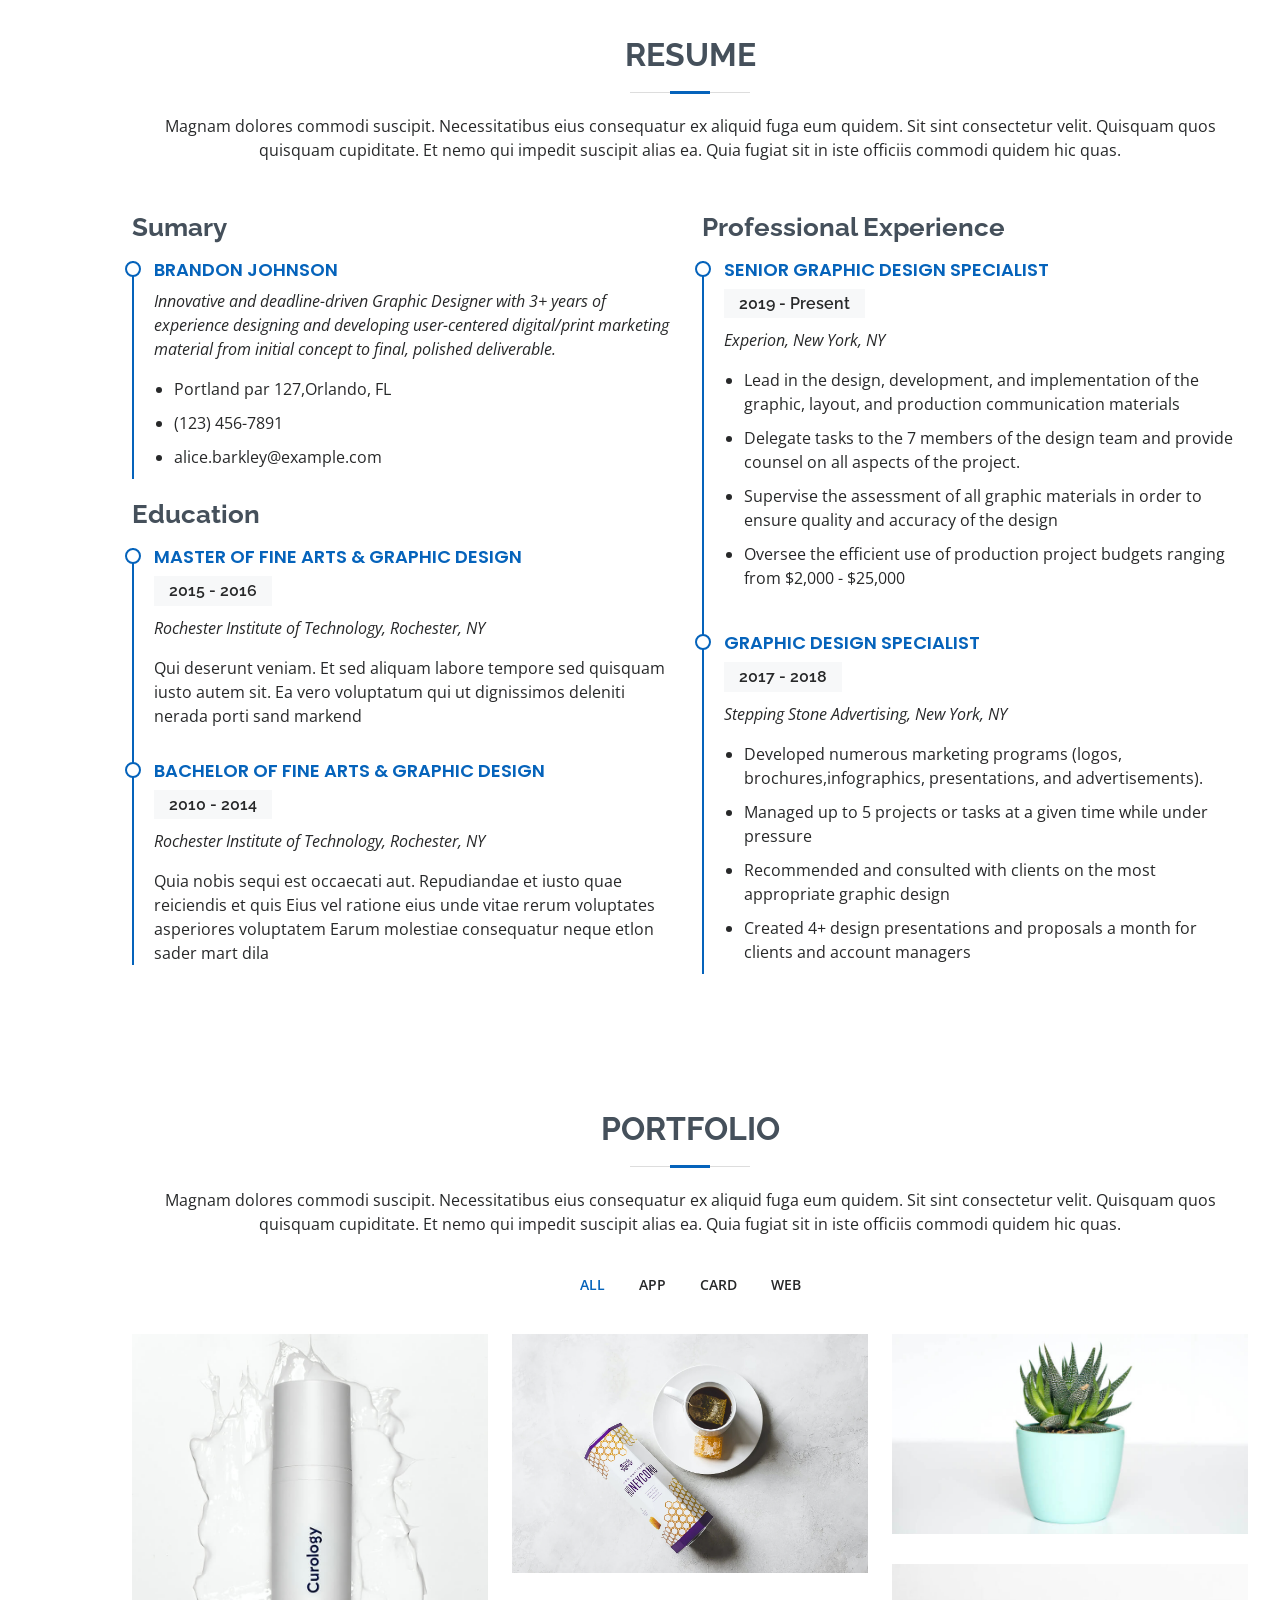
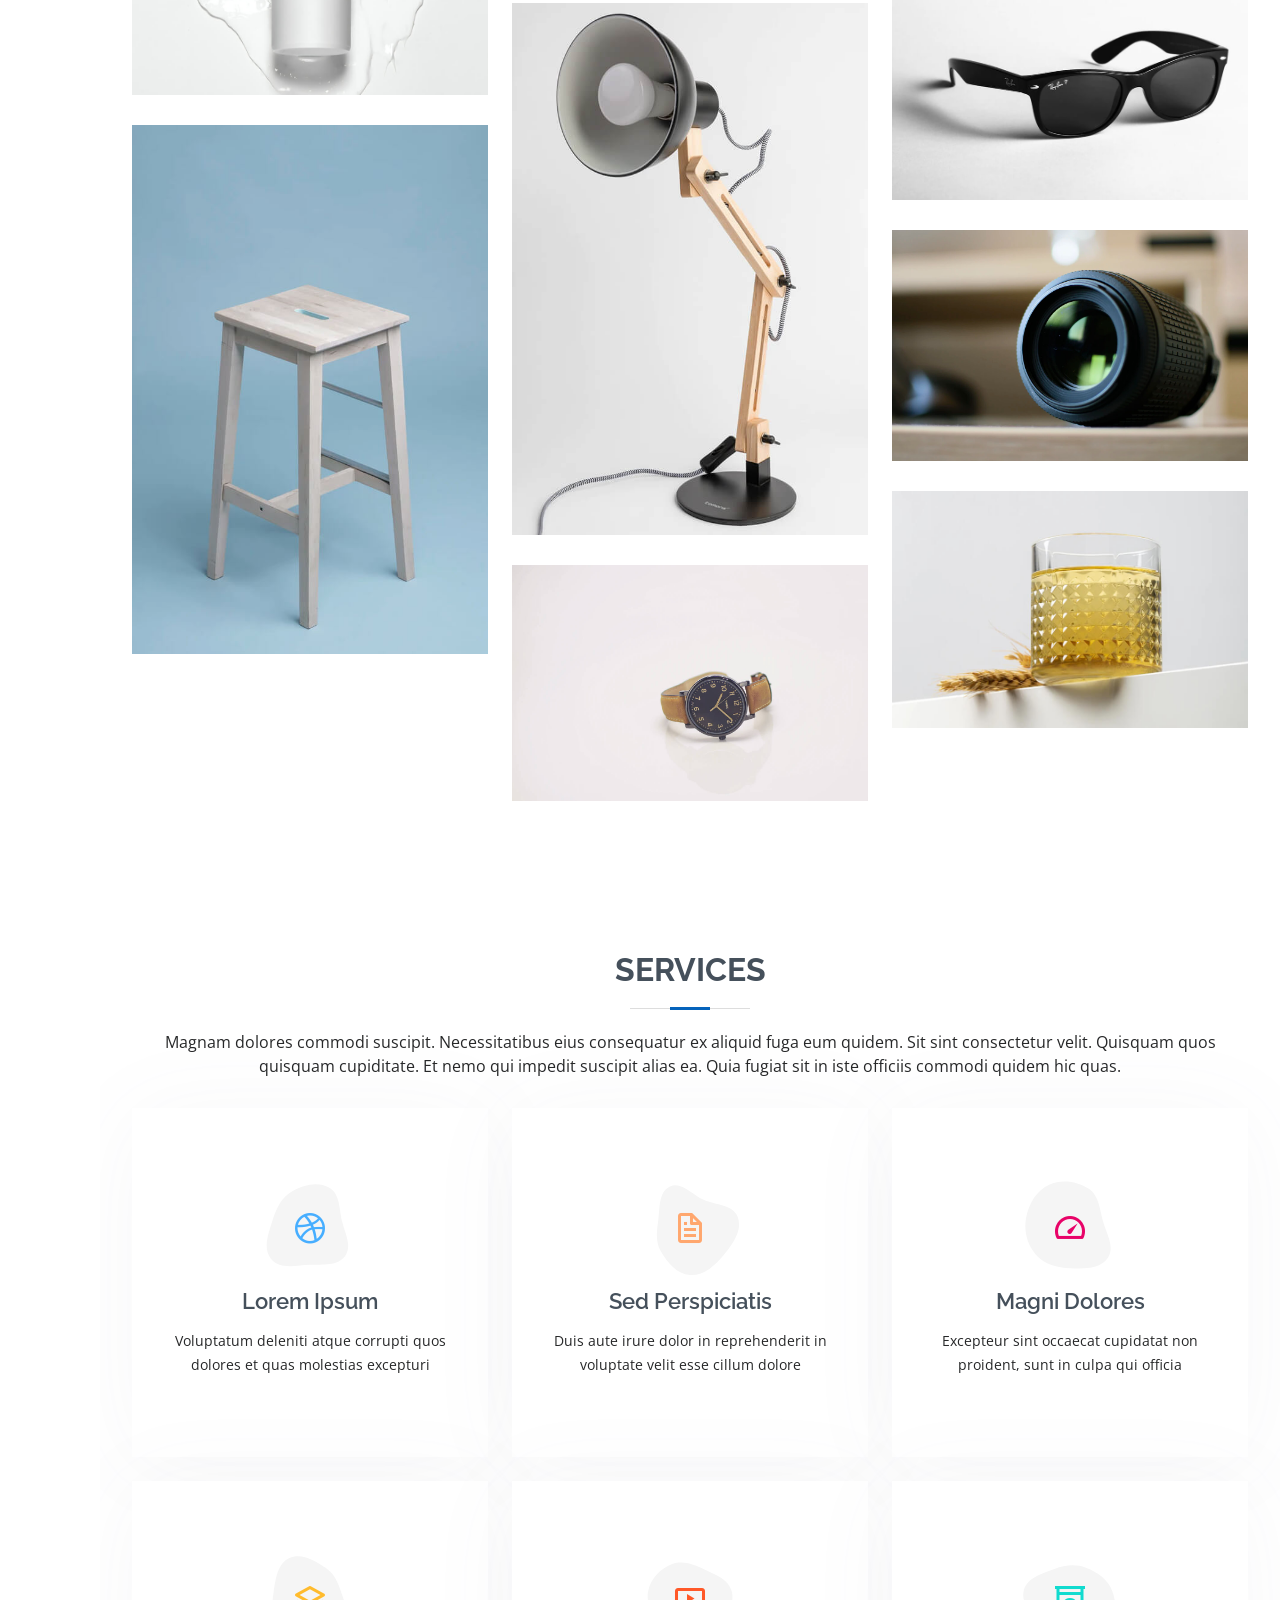
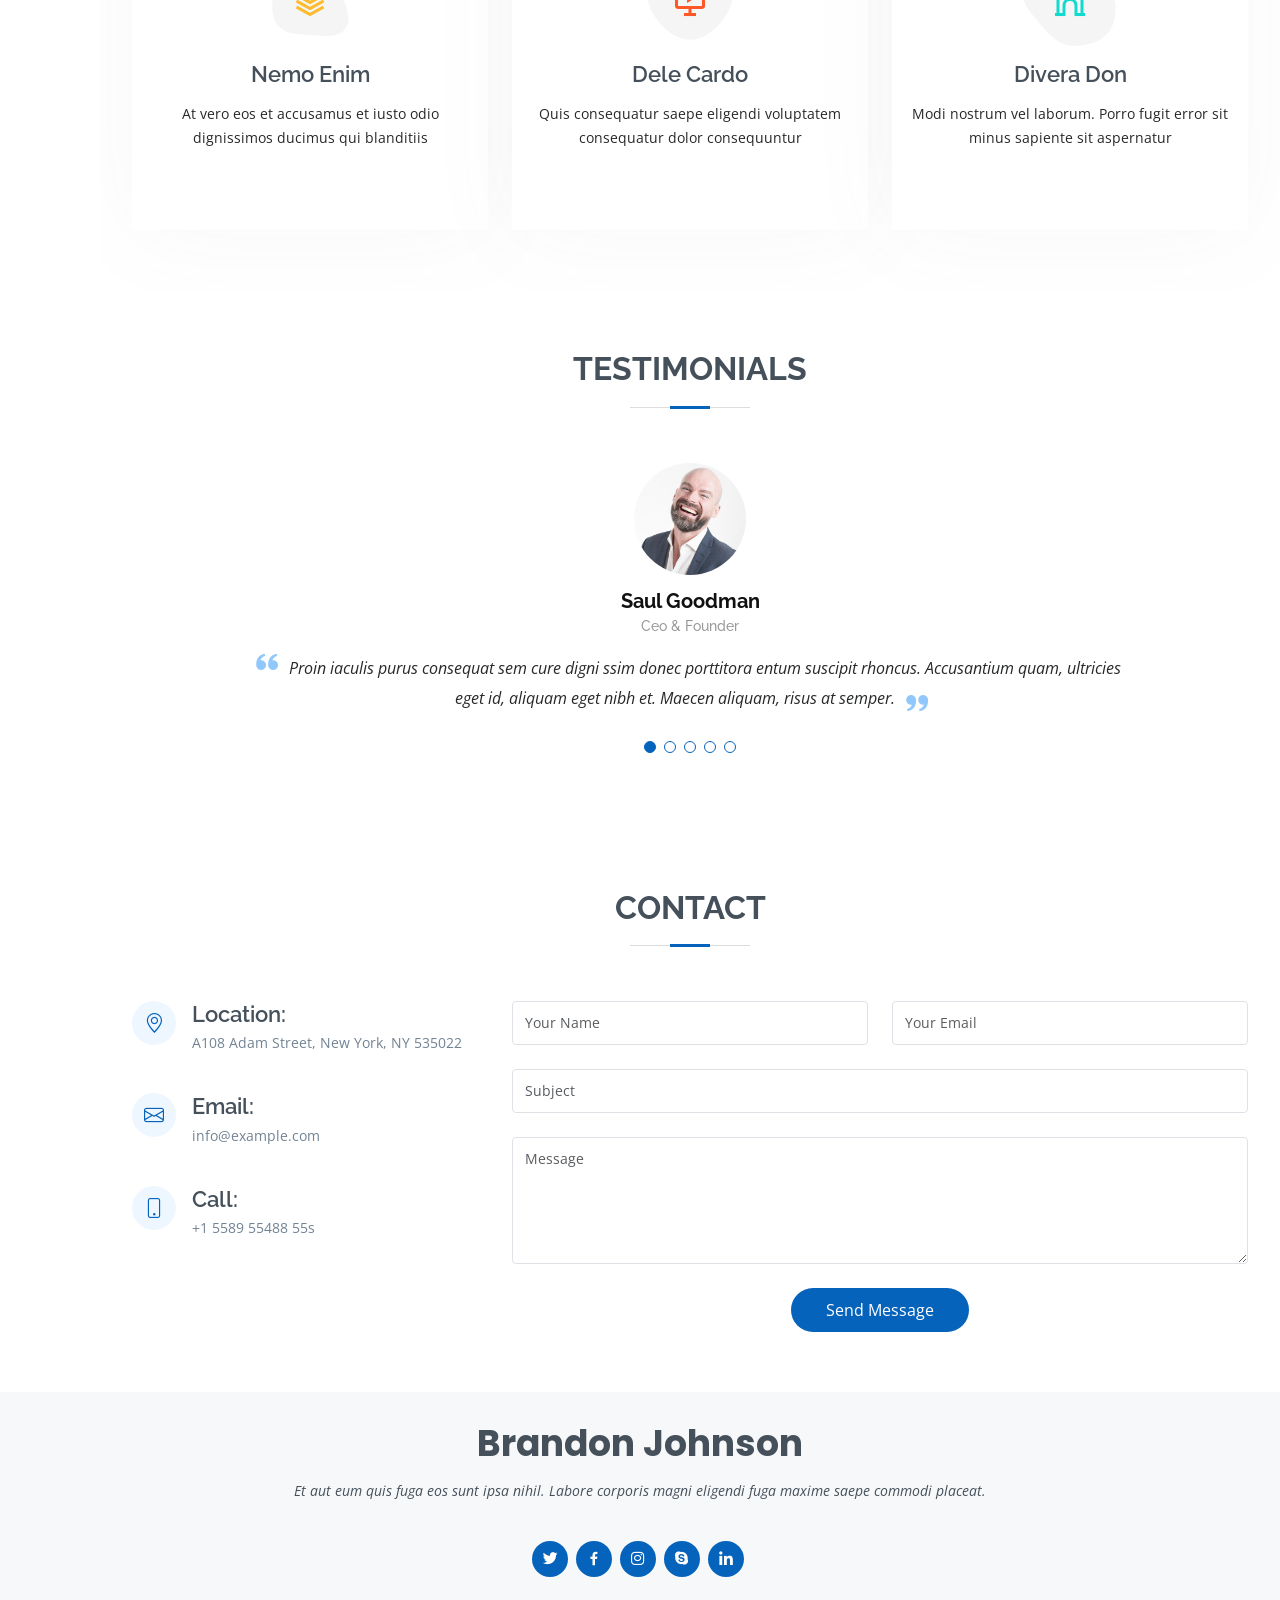
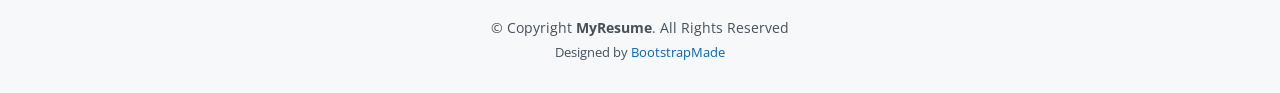
==== commit 0b05878f: "edit content 1" ====
--- a/index.html
+++ b/index.html
@@ -5,7 +5,7 @@
   <meta charset="utf-8">
   <meta content="width=device-width, initial-scale=1.0" name="viewport">
 
-  <title>MyResume Bootstrap Template - Index</title>
+  <title>Website - Naufal Jefri Ramadhan</title>
   <meta content="" name="description">
   <meta content="" name="keywords">
 
@@ -60,14 +60,11 @@
   <!-- ======= Hero Section ======= -->
   <section id="hero" class="d-flex flex-column justify-content-center">
     <div class="container" data-aos="zoom-in" data-aos-delay="100">
-      <h1>Brandon Johnson</h1>
-      <p>I'm <span class="typed" data-typed-items="Designer, Developer, Freelancer, Photographer"></span></p>
+      <h1>Naufal Jefri Ramadhan</h1>
+      <p>I'm <span class="typed" data-typed-items="Web Developer, Backend Developer, DevOps Operations, IoT Engineer"></span></p>
       <div class="social-links">
-        <a href="#" class="twitter"><i class="bx bxl-twitter"></i></a>
-        <a href="#" class="facebook"><i class="bx bxl-facebook"></i></a>
-        <a href="#" class="instagram"><i class="bx bxl-instagram"></i></a>
-        <a href="#" class="google-plus"><i class="bx bxl-skype"></i></a>
-        <a href="#" class="linkedin"><i class="bx bxl-linkedin"></i></a>
+        <a href="https://www.instagram.com/naufal_jefri/" class="instagram"><i class="bx bxl-instagram"></i></a>
+        <a href="https://www.linkedin.com/in/naufaljefrir/" class="linkedin"><i class="bx bxl-linkedin"></i></a>
       </div>
     </div>
   </section><!-- End Hero -->
@@ -80,7 +77,9 @@
 
         <div class="section-title">
           <h2>About</h2>
-          <p>Magnam dolores commodi suscipit. Necessitatibus eius consequatur ex aliquid fuga eum quidem. Sit sint consectetur velit. Quisquam quos quisquam cupiditate. Et nemo qui impedit suscipit alias ea. Quia fugiat sit in iste officiis commodi quidem hic quas.</p>
+          <p>I graduated from Applied Bachelor of Internet Engineering Technology, Universitas Gadjah Mada in 2023
+            with prominent skills in Networking and Cloud Engineering. During my studies topics such as Backend
+            Developer and DevOps Operation piqued my interest.</p>
         </div>
 
         <div class="row">
@@ -88,7 +87,7 @@
             <img src="assets/img/profile-img.jpg" class="img-fluid" alt="">
           </div>
           <div class="col-lg-8 pt-4 pt-lg-0 content">
-            <h3>UI/UX Designer &amp; Web Developer.</h3>
+            <h3> Web Developer &amp; Backend Developer</h3>
             <p class="fst-italic">
               Lorem ipsum dolor sit amet, consectetur adipiscing elit, sed do eiusmod tempor incididunt ut labore et dolore
               magna aliqua.
@@ -96,18 +95,18 @@
             <div class="row">
               <div class="col-lg-6">
                 <ul>
-                  <li><i class="bi bi-chevron-right"></i> <strong>Birthday:</strong> <span>1 May 1995</span></li>
-                  <li><i class="bi bi-chevron-right"></i> <strong>Website:</strong> <span>www.example.com</span></li>
-                  <li><i class="bi bi-chevron-right"></i> <strong>Phone:</strong> <span>+123 456 7890</span></li>
-                  <li><i class="bi bi-chevron-right"></i> <strong>City:</strong> <span>New York, USA</span></li>
+                  <li><i class="bi bi-chevron-right"></i> <strong>Birthday:</strong> <span>23 Desember 2000</span></li>
+                  <li><i class="bi bi-chevron-right"></i> <strong>Website:</strong> <span>www.naufaljefri.site</span></li>
+                  <li><i class="bi bi-chevron-right"></i> <strong>Phone:</strong> <san>0813-3269-5158</san></li>
+                  <li><i class="bi bi-chevron-right"></i> <strong>City:</strong> <span>Yogyakarta, Indonesia</span></li>
                 </ul>
               </div>
               <div class="col-lg-6">
                 <ul>
-                  <li><i class="bi bi-chevron-right"></i> <strong>Age:</strong> <span>30</span></li>
-                  <li><i class="bi bi-chevron-right"></i> <strong>Degree:</strong> <span>Master</span></li>
-                  <li><i class="bi bi-chevron-right"></i> <strong>PhEmailone:</strong> <span>email@example.com</span></li>
-                  <li><i class="bi bi-chevron-right"></i> <strong>Freelance:</strong> <span>Available</span></li>
+                  <li><i class="bi bi-chevron-right"></i> <strong>Age:</strong> <span>22</span></li>
+                  <li><i class="bi bi-chevron-right"></i> <strong>Degree:</strong> <span>Applied Bachelor</span></li>
+                  <li><i class="bi bi-chevron-right"></i> <strong>Majoring:</strong> <span>Network Engineering Technology</span></li>
+                  <li><i class="bi bi-chevron-right"></i> <strong>Email:</strong> <span>naufaljefri@gmail.com</span></li>
                 </ul>
               </div>
             </div>
@@ -120,120 +119,6 @@
 
       </div>
     </section><!-- End About Section -->
-
-    <!-- ======= Facts Section ======= -->
-    <section id="facts" class="facts">
-      <div class="container" data-aos="fade-up">
-
-        <div class="section-title">
-          <h2>Facts</h2>
-          <p>Magnam dolores commodi suscipit. Necessitatibus eius consequatur ex aliquid fuga eum quidem. Sit sint consectetur velit. Quisquam quos quisquam cupiditate. Et nemo qui impedit suscipit alias ea. Quia fugiat sit in iste officiis commodi quidem hic quas.</p>
-        </div>
-
-        <div class="row">
-
-          <div class="col-lg-3 col-md-6">
-            <div class="count-box">
-              <i class="bi bi-emoji-smile"></i>
-              <span data-purecounter-start="0" data-purecounter-end="232" data-purecounter-duration="1" class="purecounter"></span>
-              <p>Happy Clients</p>
-            </div>
-          </div>
-
-          <div class="col-lg-3 col-md-6 mt-5 mt-md-0">
-            <div class="count-box">
-              <i class="bi bi-journal-richtext"></i>
-              <span data-purecounter-start="0" data-purecounter-end="521" data-purecounter-duration="1" class="purecounter"></span>
-              <p>Projects</p>
-            </div>
-          </div>
-
-          <div class="col-lg-3 col-md-6 mt-5 mt-lg-0">
-            <div class="count-box">
-              <i class="bi bi-headset"></i>
-              <span data-purecounter-start="0" data-purecounter-end="1463" data-purecounter-duration="1" class="purecounter"></span>
-              <p>Hours Of Support</p>
-            </div>
-          </div>
-
-          <div class="col-lg-3 col-md-6 mt-5 mt-lg-0">
-            <div class="count-box">
-              <i class="bi bi-award"></i>
-              <span data-purecounter-start="0" data-purecounter-end="25" data-purecounter-duration="1" class="purecounter"></span>
-              <p>Awards</p>
-            </div>
-          </div>
-
-        </div>
-
-      </div>
-    </section><!-- End Facts Section -->
-
-    <!-- ======= Skills Section ======= -->
-    <section id="skills" class="skills section-bg">
-      <div class="container" data-aos="fade-up">
-
-        <div class="section-title">
-          <h2>Skills</h2>
-          <p>Magnam dolores commodi suscipit. Necessitatibus eius consequatur ex aliquid fuga eum quidem. Sit sint consectetur velit. Quisquam quos quisquam cupiditate. Et nemo qui impedit suscipit alias ea. Quia fugiat sit in iste officiis commodi quidem hic quas.</p>
-        </div>
-
-        <div class="row skills-content">
-
-          <div class="col-lg-6">
-
-            <div class="progress">
-              <span class="skill">HTML <i class="val">100%</i></span>
-              <div class="progress-bar-wrap">
-                <div class="progress-bar" role="progressbar" aria-valuenow="100" aria-valuemin="0" aria-valuemax="100"></div>
-              </div>
-            </div>
-
-            <div class="progress">
-              <span class="skill">CSS <i class="val">90%</i></span>
-              <div class="progress-bar-wrap">
-                <div class="progress-bar" role="progressbar" aria-valuenow="90" aria-valuemin="0" aria-valuemax="100"></div>
-              </div>
-            </div>
-
-            <div class="progress">
-              <span class="skill">JavaScript <i class="val">75%</i></span>
-              <div class="progress-bar-wrap">
-                <div class="progress-bar" role="progressbar" aria-valuenow="75" aria-valuemin="0" aria-valuemax="100"></div>
-              </div>
-            </div>
-
-          </div>
-
-          <div class="col-lg-6">
-
-            <div class="progress">
-              <span class="skill">PHP <i class="val">80%</i></span>
-              <div class="progress-bar-wrap">
-                <div class="progress-bar" role="progressbar" aria-valuenow="80" aria-valuemin="0" aria-valuemax="100"></div>
-              </div>
-            </div>
-
-            <div class="progress">
-              <span class="skill">WordPress/CMS <i class="val">90%</i></span>
-              <div class="progress-bar-wrap">
-                <div class="progress-bar" role="progressbar" aria-valuenow="90" aria-valuemin="0" aria-valuemax="100"></div>
-              </div>
-            </div>
-
-            <div class="progress">
-              <span class="skill">Photoshop <i class="val">55%</i></span>
-              <div class="progress-bar-wrap">
-                <div class="progress-bar" role="progressbar" aria-valuenow="55" aria-valuemin="0" aria-valuemax="100"></div>
-              </div>
-            </div>
-
-          </div>
-
-        </div>
-
-      </div>
-    </section><!-- End Skills Section -->
 
     <!-- ======= Resume Section ======= -->
     <section id="resume" class="resume">
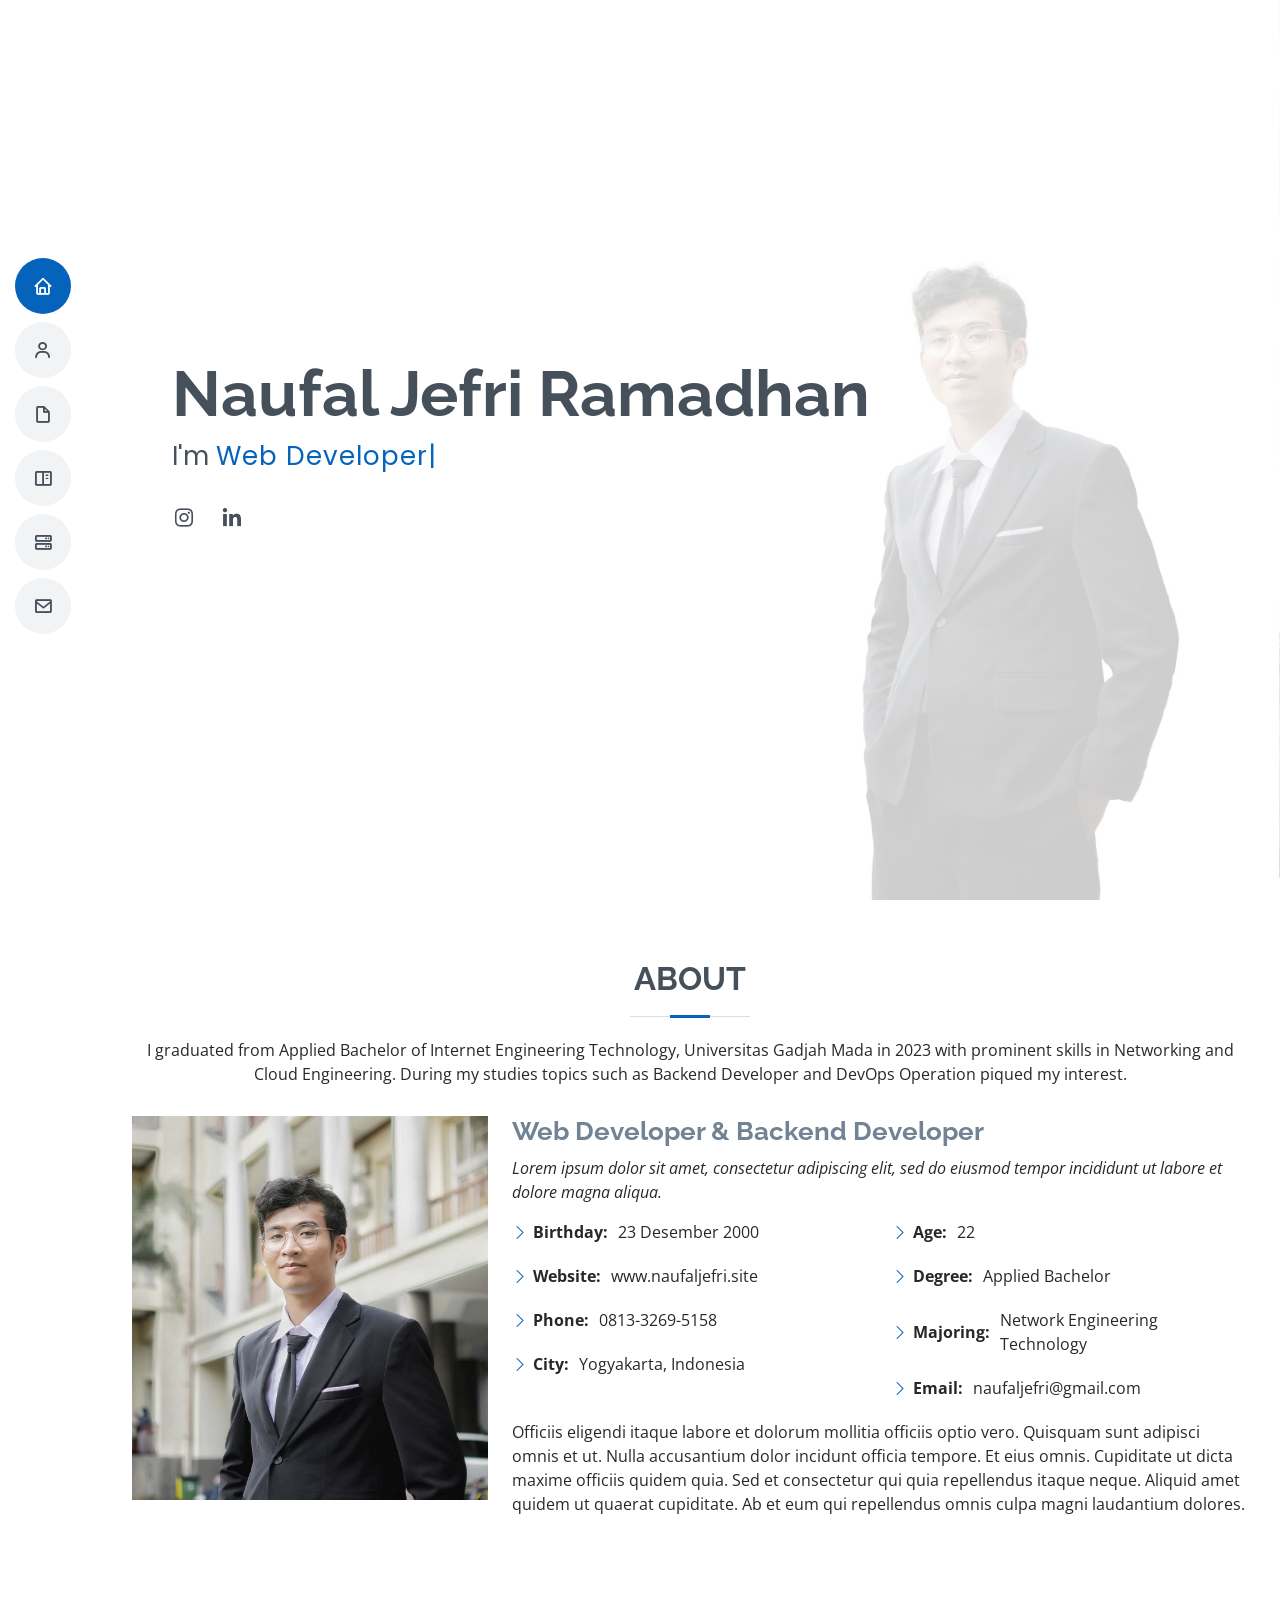
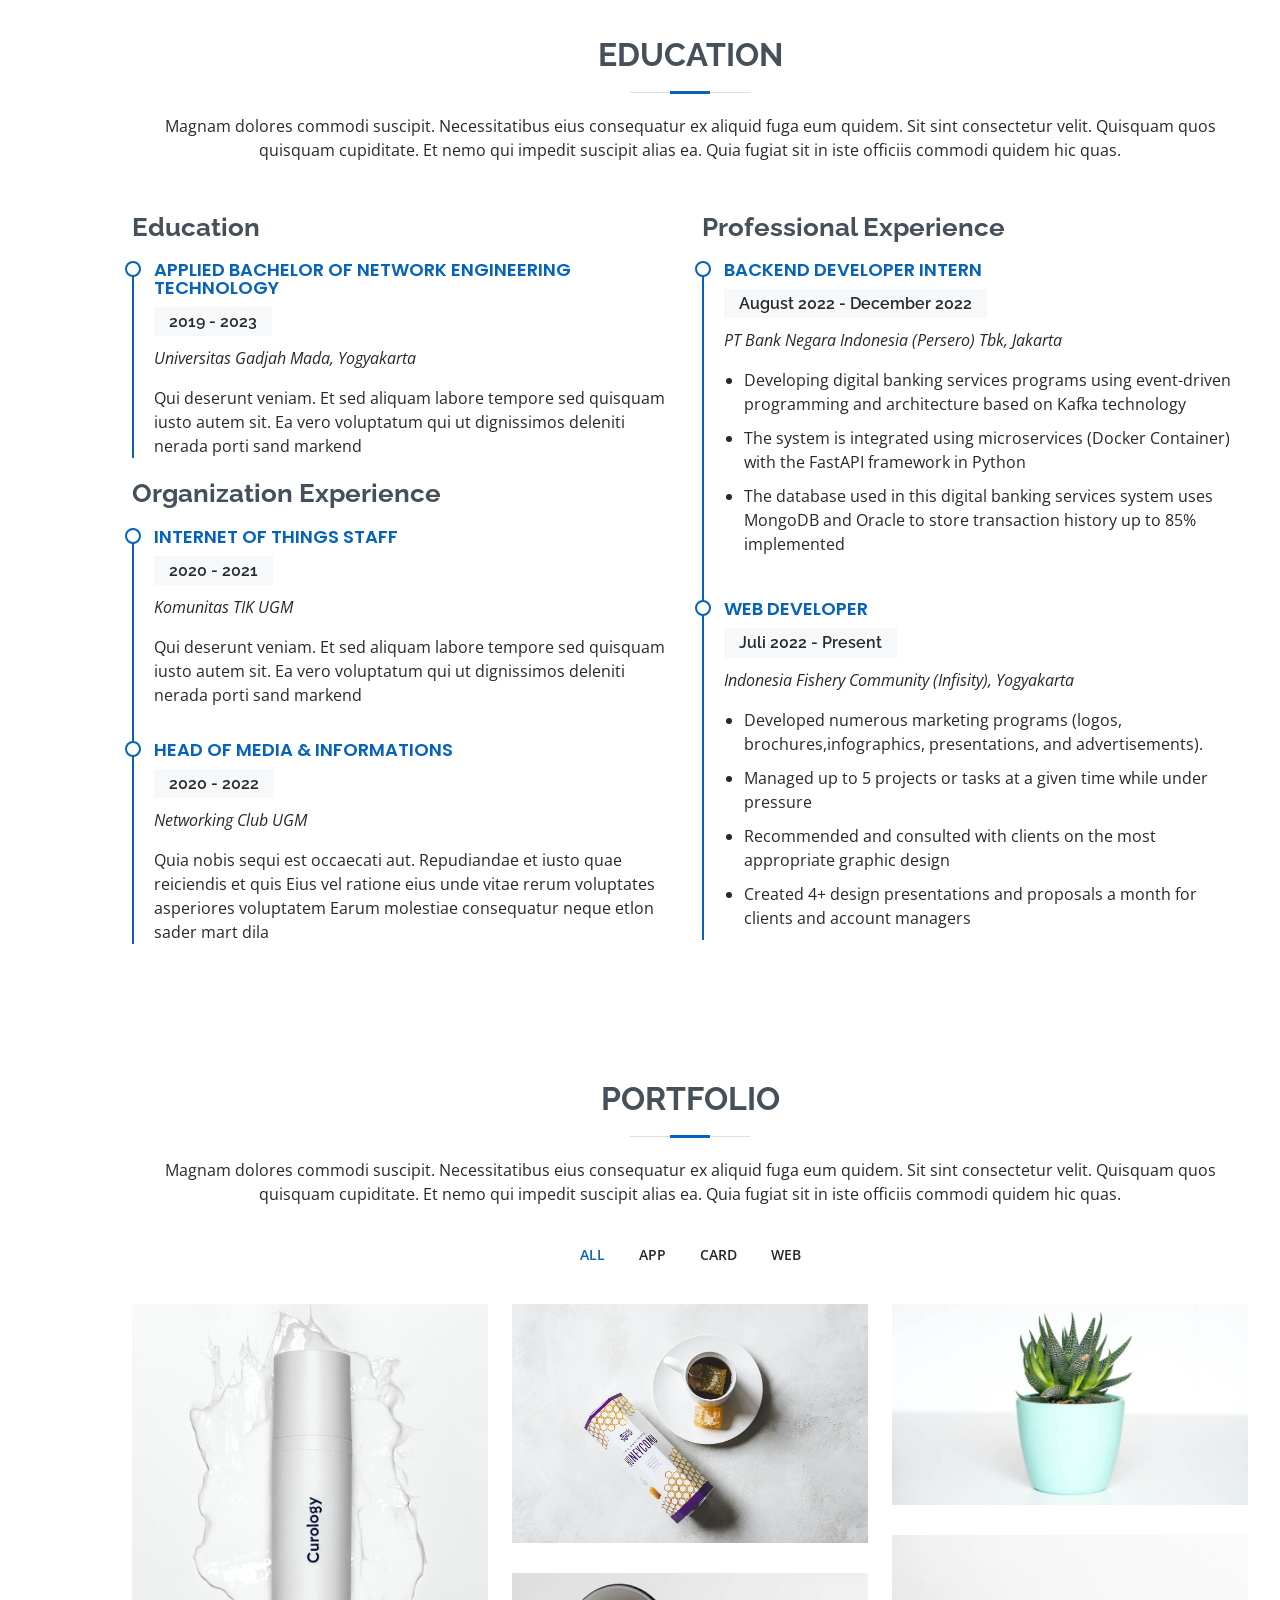
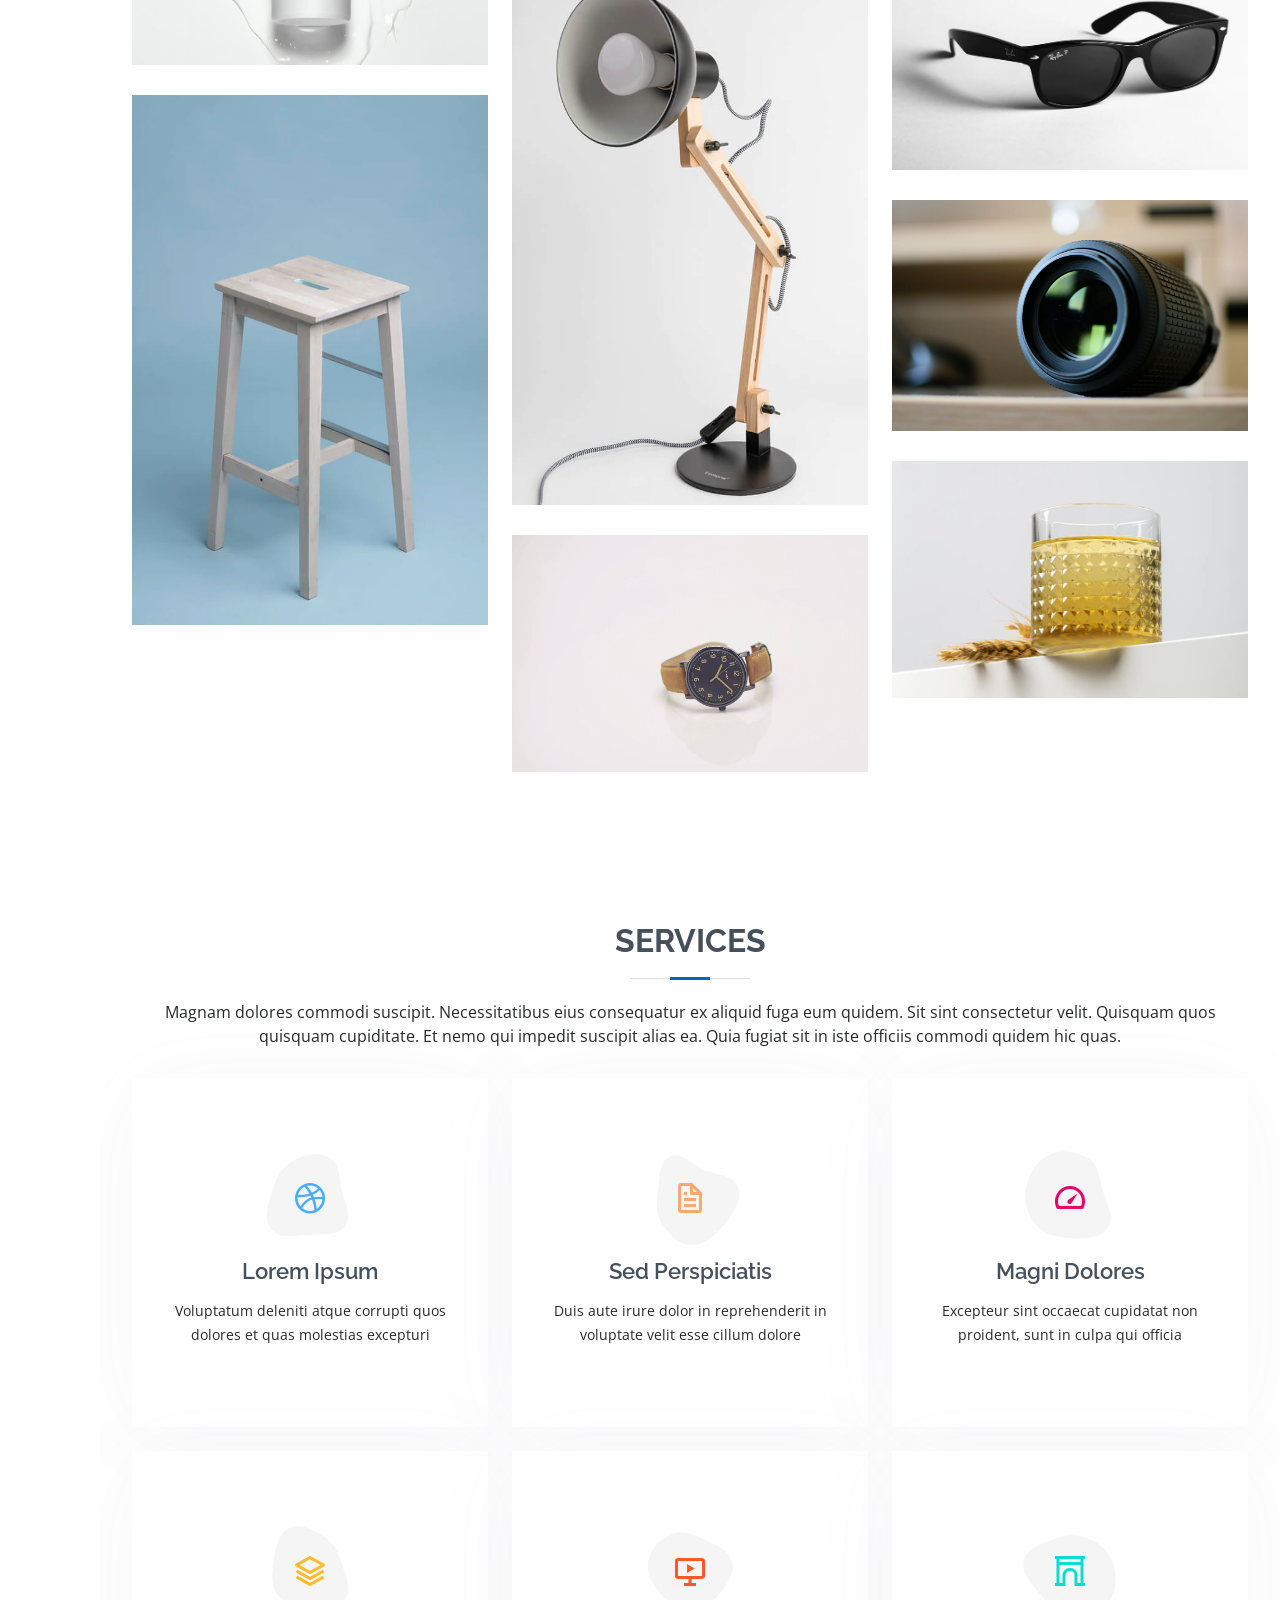
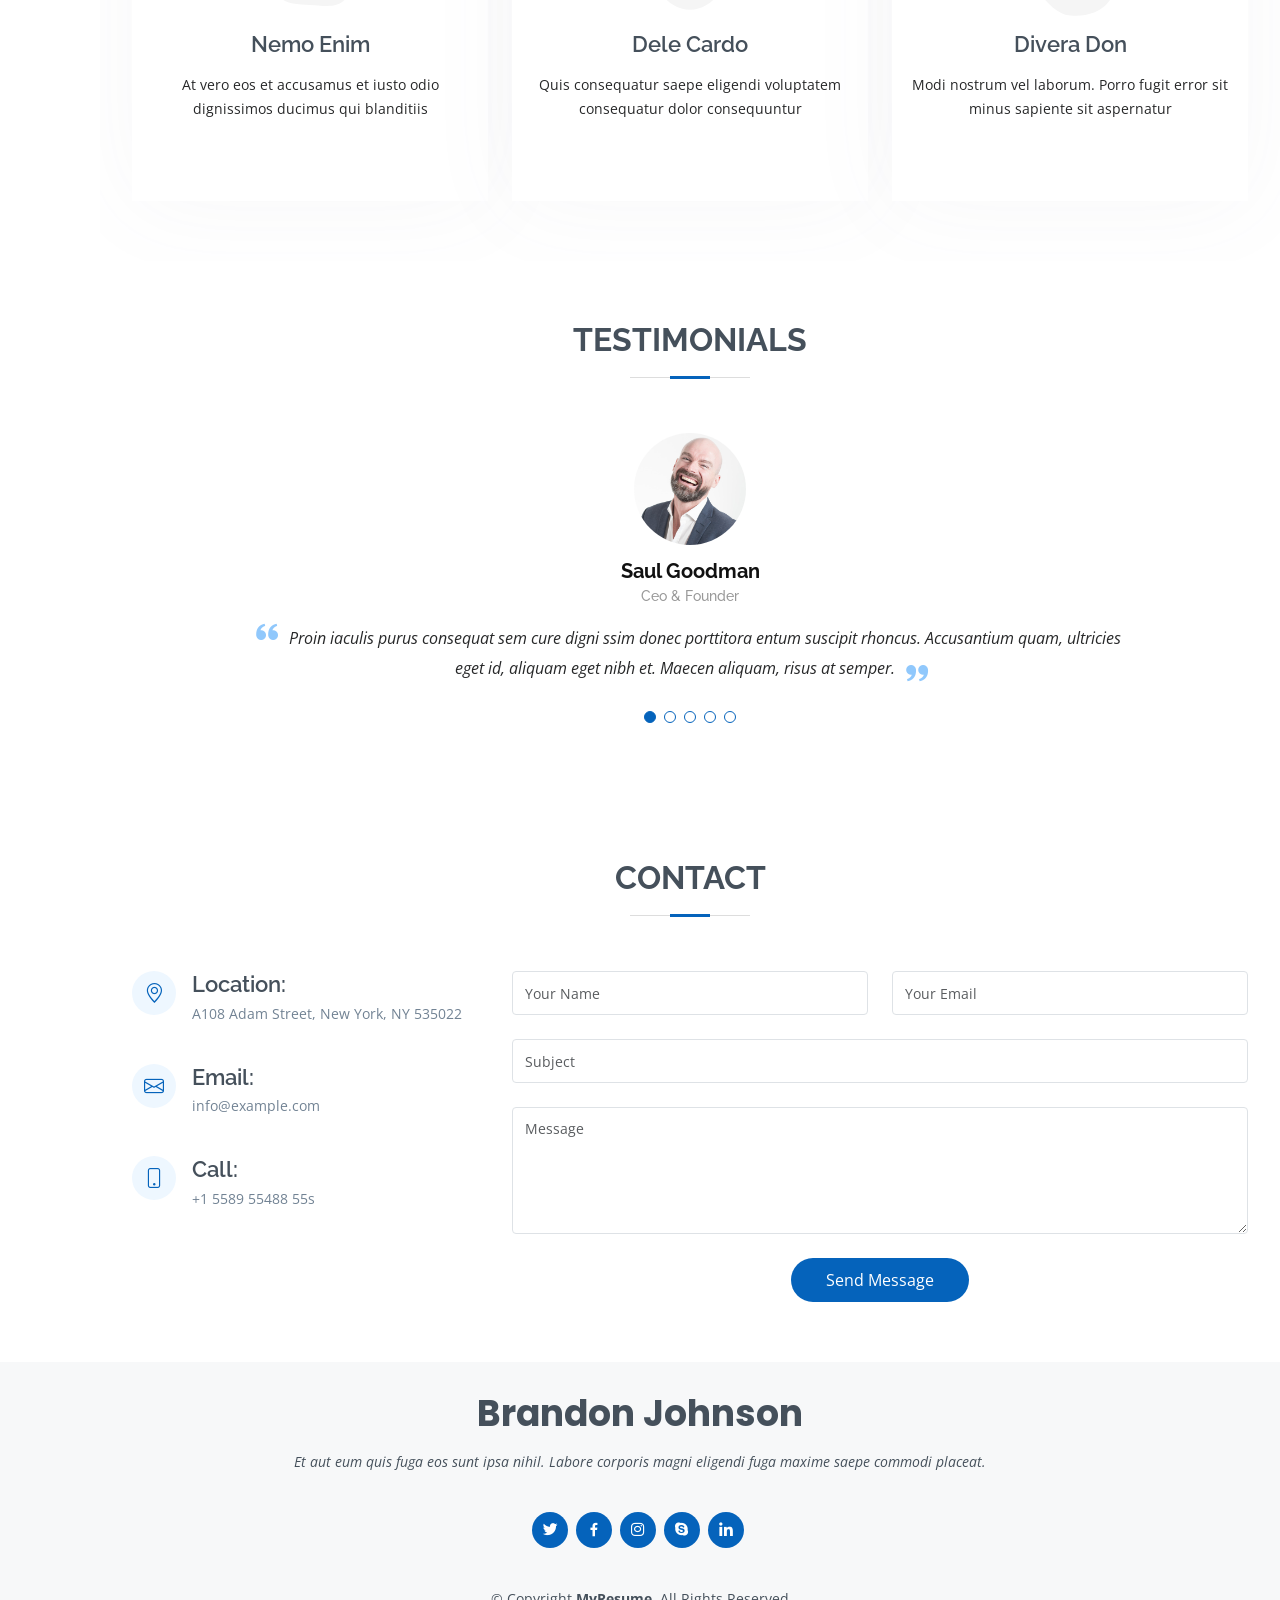
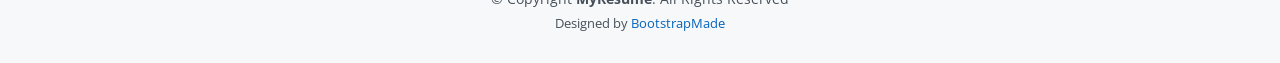
==== commit 4b192975: "2nd commit" ====
--- a/index.html
+++ b/index.html
@@ -125,54 +125,52 @@
       <div class="container" data-aos="fade-up">
 
         <div class="section-title">
-          <h2>Resume</h2>
+          <h2>Education</h2>
           <p>Magnam dolores commodi suscipit. Necessitatibus eius consequatur ex aliquid fuga eum quidem. Sit sint consectetur velit. Quisquam quos quisquam cupiditate. Et nemo qui impedit suscipit alias ea. Quia fugiat sit in iste officiis commodi quidem hic quas.</p>
         </div>
 
         <div class="row">
           <div class="col-lg-6">
-            <h3 class="resume-title">Sumary</h3>
+            <h3 class="resume-title">Education</h3>
             <div class="resume-item pb-0">
-              <h4>Brandon Johnson</h4>
-              <p><em>Innovative and deadline-driven Graphic Designer with 3+ years of experience designing and developing user-centered digital/print marketing material from initial concept to final, polished deliverable.</em></p>
-              <ul>
-                <li>Portland par 127,Orlando, FL</li>
-                <li>(123) 456-7891</li>
-                <li>alice.barkley@example.com</li>
-              </ul>
-            </div>
-
-            <h3 class="resume-title">Education</h3>
+              <h4>Applied Bachelor of Network Engineering Technology</h4>
+              <h5>2019 - 2023</h5>
+              <p><em>Universitas Gadjah Mada, Yogyakarta</em></p>
+              <p>Qui deserunt veniam. Et sed aliquam labore tempore sed quisquam iusto autem sit. Ea vero voluptatum qui ut dignissimos deleniti nerada porti sand markend</p>
+            </div>
+
+            <h3 class="resume-title">Organization Experience</h3>
             <div class="resume-item">
-              <h4>Master of Fine Arts &amp; Graphic Design</h4>
-              <h5>2015 - 2016</h5>
-              <p><em>Rochester Institute of Technology, Rochester, NY</em></p>
+              <h4> Internet of Things Staff</h4>
+              <h5>2020 - 2021</h5>
+              <p><em>Komunitas TIK UGM</em></p>
               <p>Qui deserunt veniam. Et sed aliquam labore tempore sed quisquam iusto autem sit. Ea vero voluptatum qui ut dignissimos deleniti nerada porti sand markend</p>
             </div>
             <div class="resume-item">
-              <h4>Bachelor of Fine Arts &amp; Graphic Design</h4>
-              <h5>2010 - 2014</h5>
-              <p><em>Rochester Institute of Technology, Rochester, NY</em></p>
+              <h4>Head of Media &amp; Informations</h4>
+              <h5>2020 - 2022</h5>
+              <p><em>Networking Club UGM</em></p>
               <p>Quia nobis sequi est occaecati aut. Repudiandae et iusto quae reiciendis et quis Eius vel ratione eius unde vitae rerum voluptates asperiores voluptatem Earum molestiae consequatur neque etlon sader mart dila</p>
             </div>
           </div>
           <div class="col-lg-6">
             <h3 class="resume-title">Professional Experience</h3>
             <div class="resume-item">
-              <h4>Senior graphic design specialist</h4>
-              <h5>2019 - Present</h5>
-              <p><em>Experion, New York, NY </em></p>
+              <h4>Backend Developer Intern</h4>
+              <h5>August 2022 - December 2022</h5>
+              <p><em>PT Bank Negara Indonesia (Persero) Tbk, Jakarta</em></p>
               <ul>
-                <li>Lead in the design, development, and implementation of the graphic, layout, and production communication materials</li>
-                <li>Delegate tasks to the 7 members of the design team and provide counsel on all aspects of the project. </li>
-                <li>Supervise the assessment of all graphic materials in order to ensure quality and accuracy of the design</li>
-                <li>Oversee the efficient use of production project budgets ranging from $2,000 - $25,000</li>
+                <li>Developing digital banking services programs using event-driven programming and architecture based on
+                  Kafka technology</li>
+                <li>The system is integrated using microservices (Docker Container) with the FastAPI framework in Python</li>
+                <li>The database used in this digital banking services system uses MongoDB and Oracle to store transaction
+                  history up to 85% implemented</li>
               </ul>
             </div>
             <div class="resume-item">
-              <h4>Graphic design specialist</h4>
-              <h5>2017 - 2018</h5>
-              <p><em>Stepping Stone Advertising, New York, NY</em></p>
+              <h4>Web Developer</h4>
+              <h5>Juli 2022 - Present</h5>
+              <p><em>Indonesia Fishery Community (Infisity), Yogyakarta</em></p>
               <ul>
                 <li>Developed numerous marketing programs (logos, brochures,infographics, presentations, and advertisements).</li>
                 <li>Managed up to 5 projects or tasks at a given time while under pressure</li>
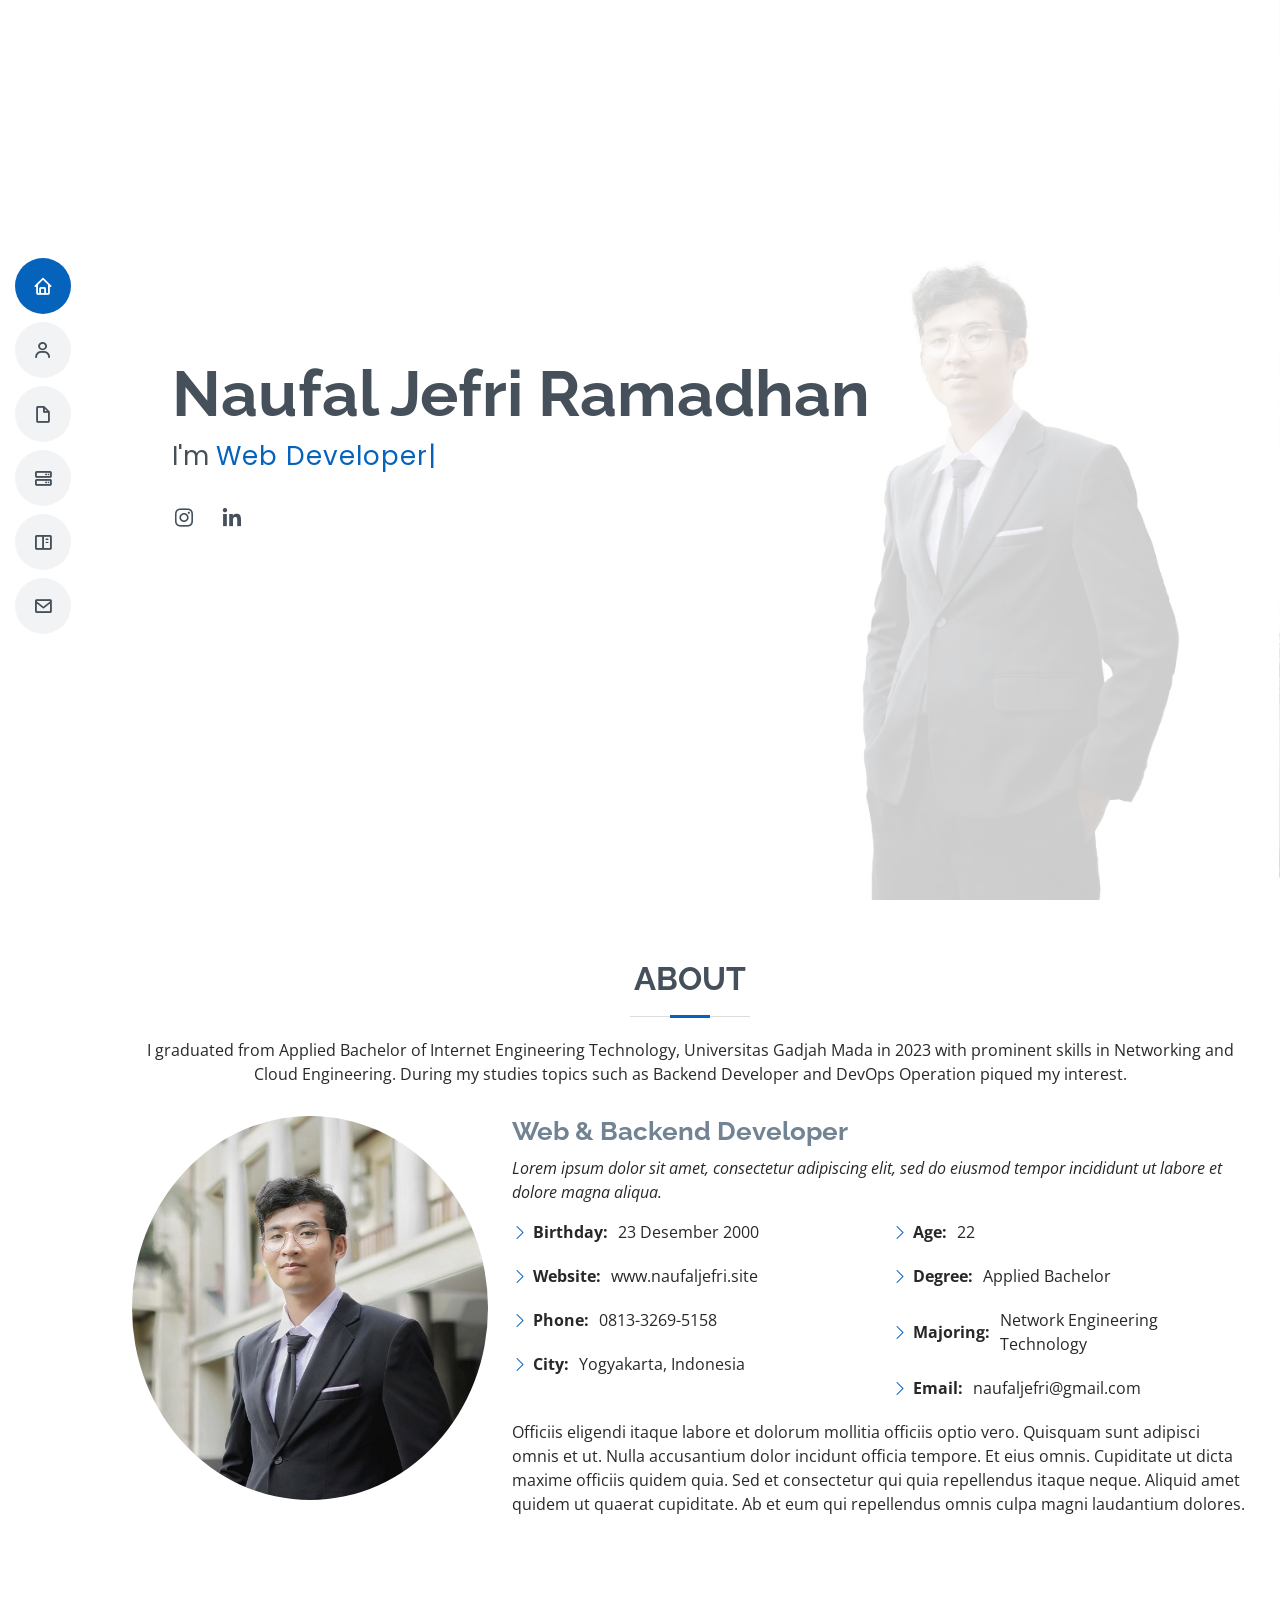
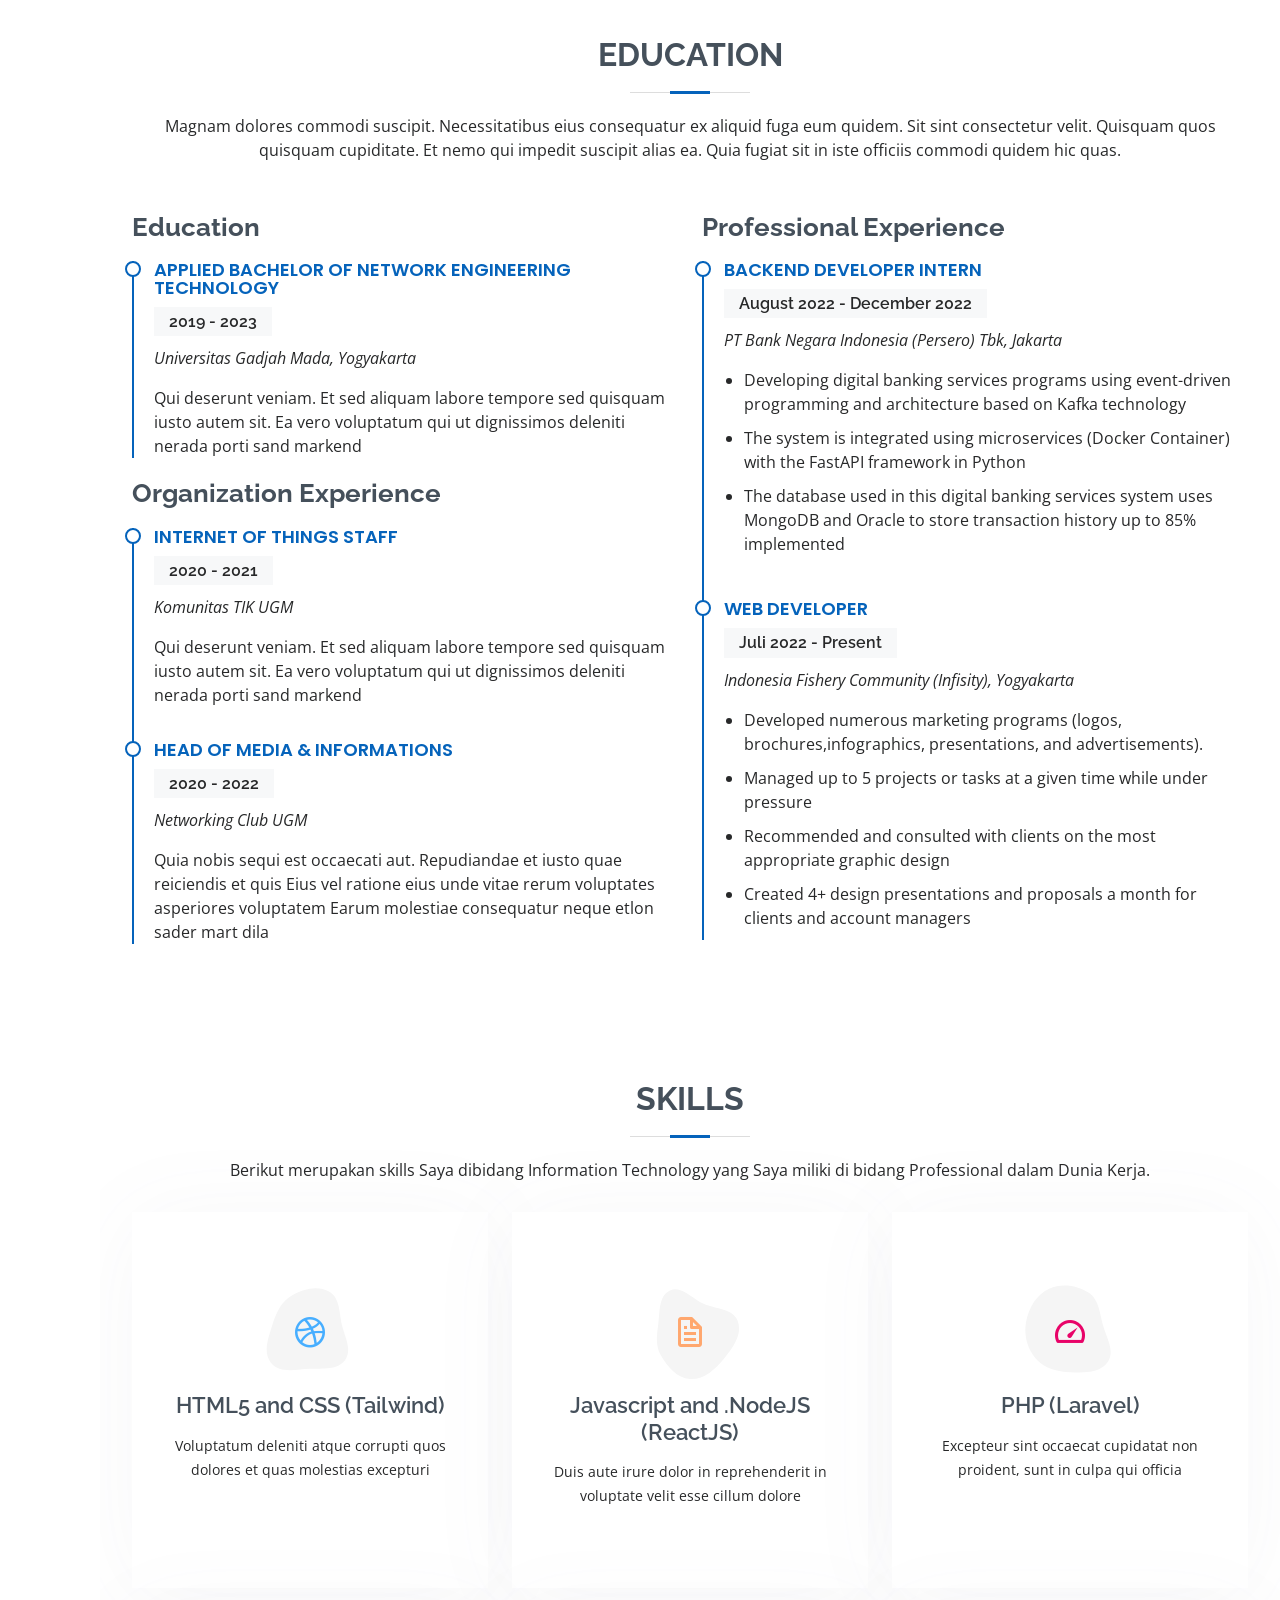
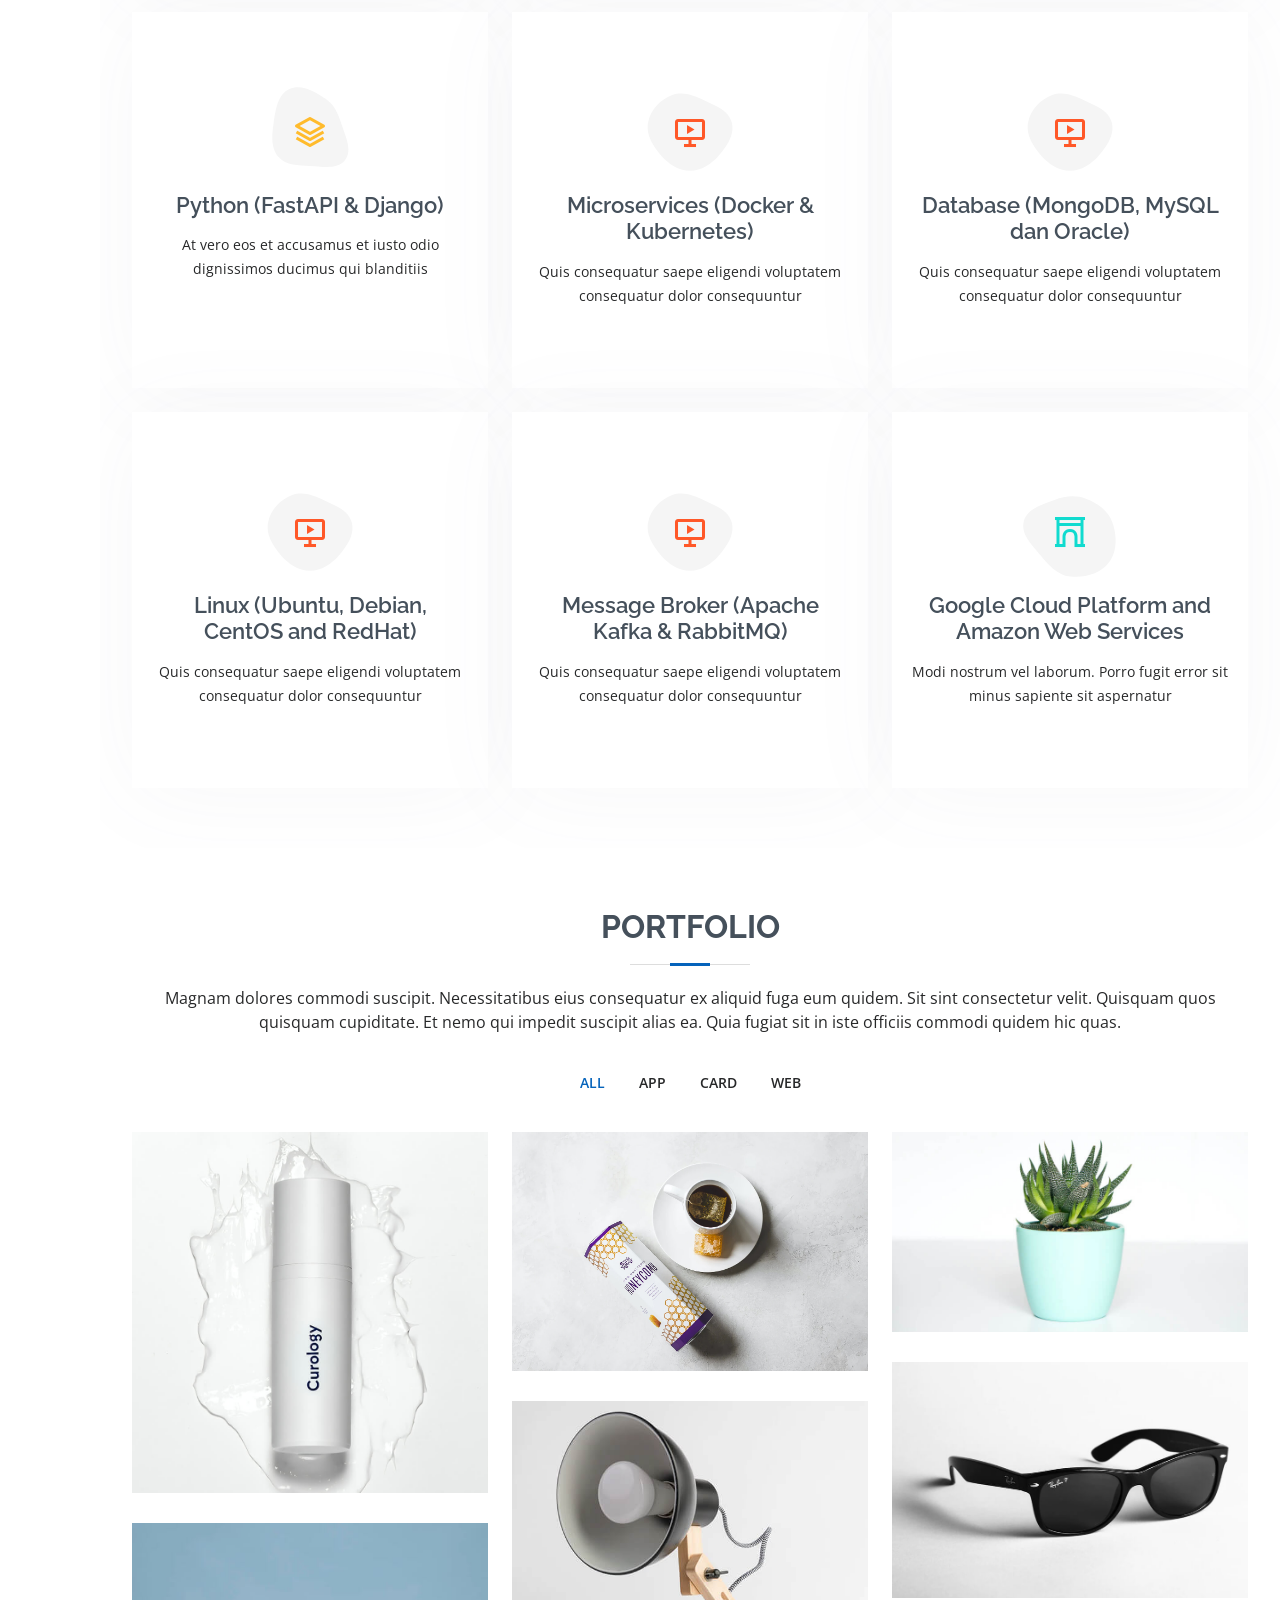
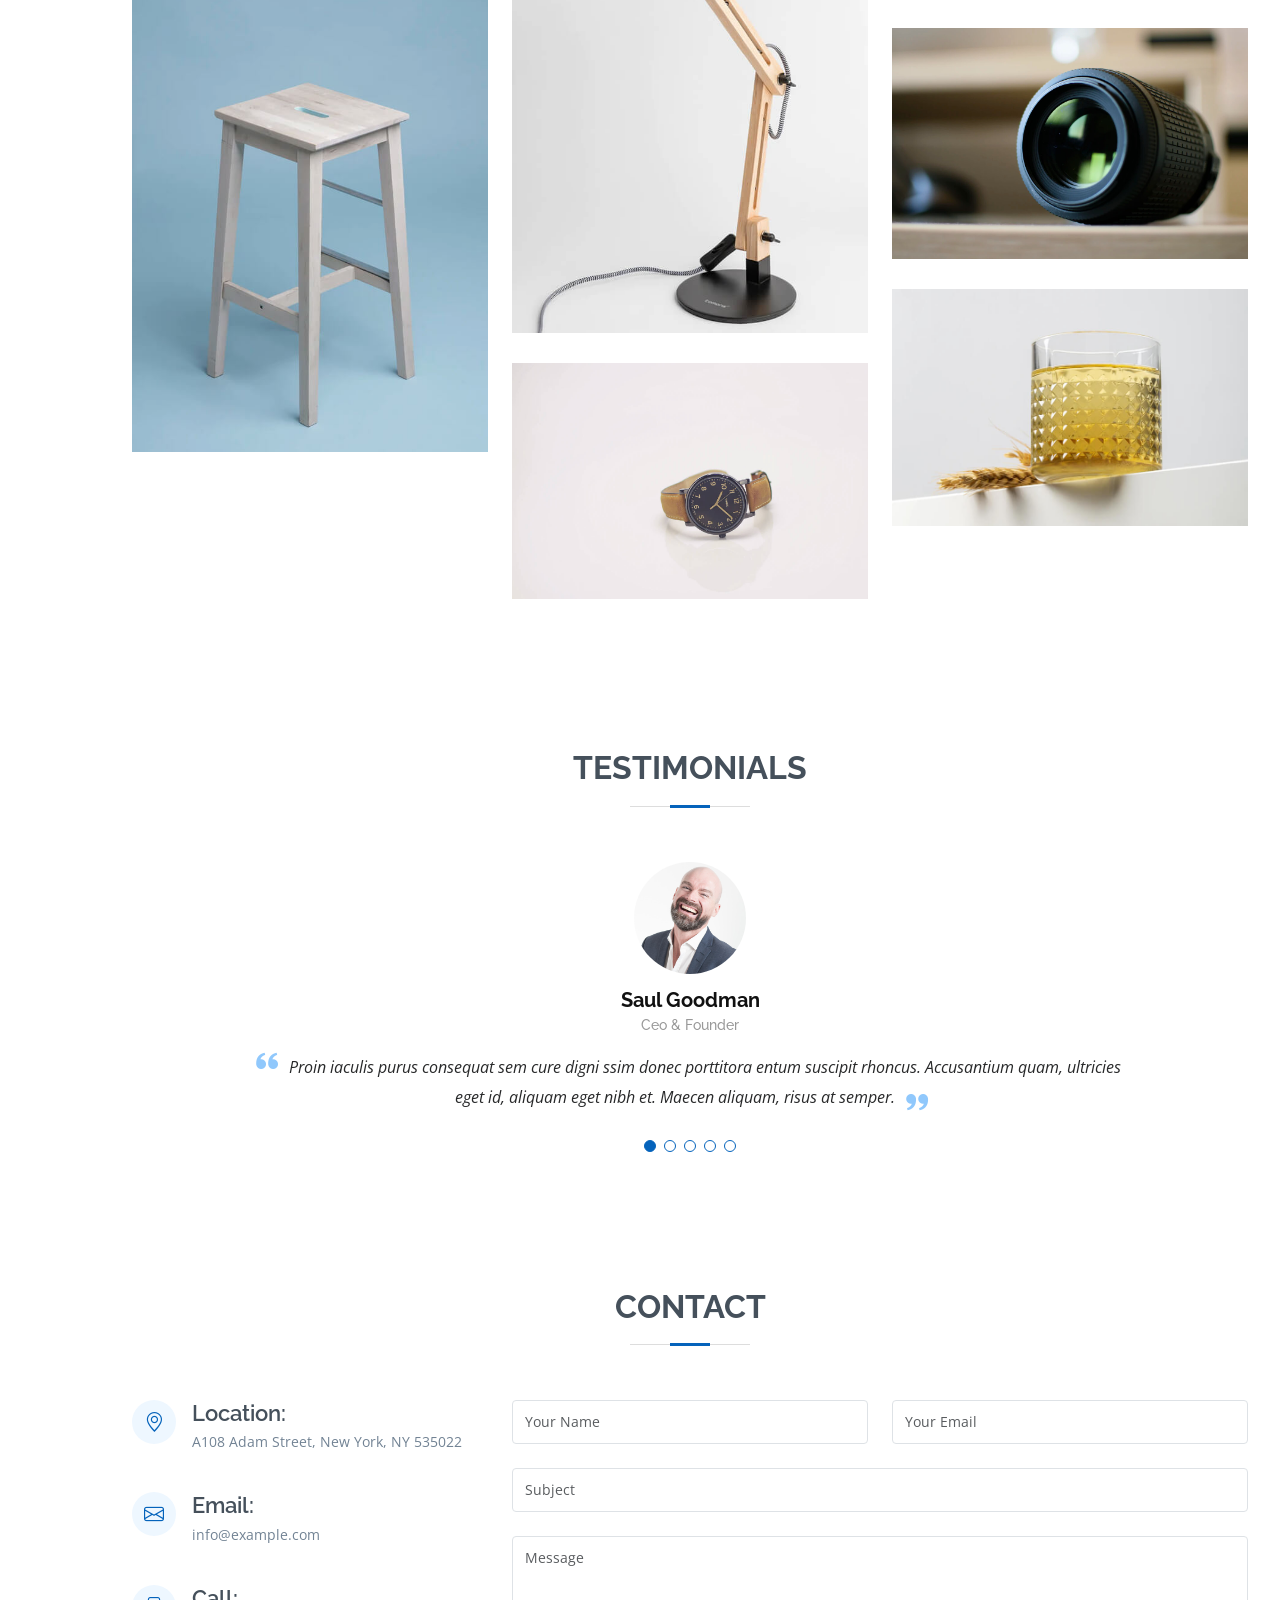
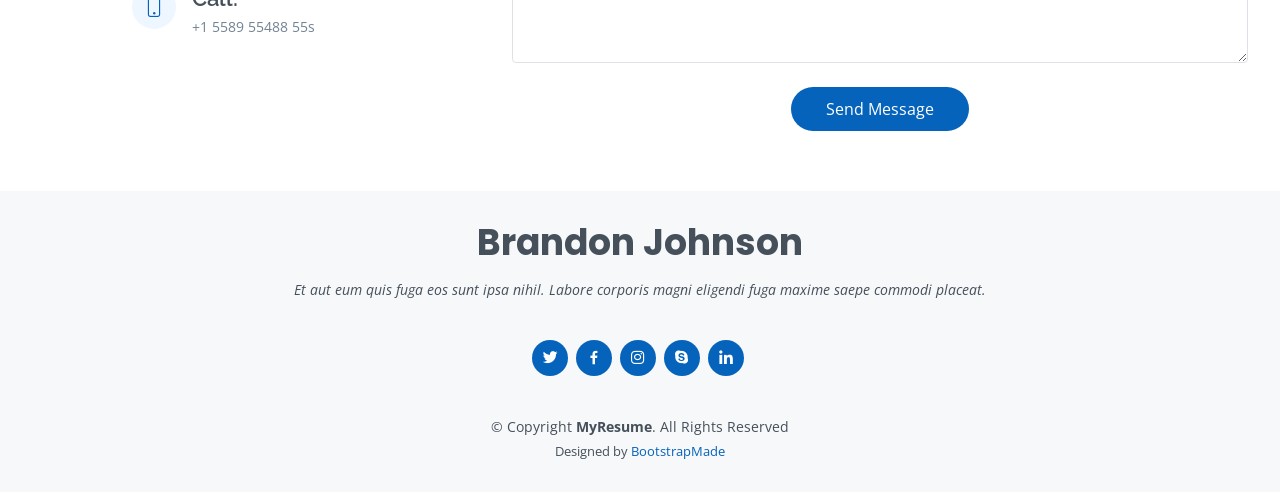
==== commit 096b4607: "update 10 okt" ====
--- a/index.html
+++ b/index.html
@@ -49,8 +49,8 @@
         <li><a href="#hero" class="nav-link scrollto active"><i class="bx bx-home"></i> <span>Home</span></a></li>
         <li><a href="#about" class="nav-link scrollto"><i class="bx bx-user"></i> <span>About</span></a></li>
         <li><a href="#resume" class="nav-link scrollto"><i class="bx bx-file-blank"></i> <span>Resume</span></a></li>
+        <li><a href="#services" class="nav-link scrollto"><i class="bx bx-server"></i> <span>Skills</span></a></li>
         <li><a href="#portfolio" class="nav-link scrollto"><i class="bx bx-book-content"></i> <span>Portfolio</span></a></li>
-        <li><a href="#services" class="nav-link scrollto"><i class="bx bx-server"></i> <span>Services</span></a></li>
         <li><a href="#contact" class="nav-link scrollto"><i class="bx bx-envelope"></i> <span>Contact</span></a></li>
       </ul>
     </nav><!-- .nav-menu -->
@@ -84,10 +84,10 @@
 
         <div class="row">
           <div class="col-lg-4">
-            <img src="assets/img/profile-img.jpg" class="img-fluid" alt="">
+            <img src="assets/img/profile-img.jpg" class="img-fluid rounded-circle" alt="">
           </div>
           <div class="col-lg-8 pt-4 pt-lg-0 content">
-            <h3> Web Developer &amp; Backend Developer</h3>
+            <h3> Web &amp; Backend Developer</h3>
             <p class="fst-italic">
               Lorem ipsum dolor sit amet, consectetur adipiscing elit, sed do eiusmod tempor incididunt ut labore et dolore
               magna aliqua.
@@ -184,6 +184,137 @@
       </div>
     </section><!-- End Resume Section -->
 
+    <!-- ======= Services Section ======= -->
+    <section id="services" class="services">
+      <div class="container" data-aos="fade-up">
+
+        <div class="section-title">
+          <h2>Skills</h2>
+          <p>Berikut merupakan skills Saya dibidang Information Technology yang Saya miliki di bidang Professional dalam Dunia Kerja.</p>
+        </div>
+
+        <div class="row">
+
+          <div class="col-lg-4 col-md-6 d-flex align-items-stretch" data-aos="zoom-in" data-aos-delay="100">
+            <div class="icon-box iconbox-blue">
+              <div class="icon">
+                <svg width="100" height="100" viewBox="0 0 600 600" xmlns="http://www.w3.org/2000/svg">
+                  <path stroke="none" stroke-width="0" fill="#f5f5f5" d="M300,521.0016835830174C376.1290562159157,517.8887921683347,466.0731472004068,529.7835943286574,510.70327084640275,468.03025145048787C554.3714126377745,407.6079735673963,508.03601936045806,328.9844924480964,491.2728898941984,256.3432110539036C474.5976632858925,184.082847569629,479.9380746630129,96.60480741107993,416.23090153303,58.64404602377083C348.86323505073057,18.502131276798302,261.93793281208167,40.57373210992963,193.5410806939664,78.93577620505333C130.42746243093433,114.334589627462,98.30271207620316,179.96522072025542,76.75703585869454,249.04625023123273C51.97151888228291,328.5150500222984,13.704378332031375,421.85034740162234,66.52175969318436,486.19268352777647C119.04800174914682,550.1803526380478,217.28368757567262,524.383925680826,300,521.0016835830174"></path>
+                </svg>
+                <i class="bx bxl-dribbble"></i>
+              </div>
+              <h4><a href="">HTML5 and CSS (Tailwind)</a></h4>
+              <p>Voluptatum deleniti atque corrupti quos dolores et quas molestias excepturi</p>
+            </div>
+          </div>
+
+          <div class="col-lg-4 col-md-6 d-flex align-items-stretch mt-4 mt-md-0" data-aos="zoom-in" data-aos-delay="200">
+            <div class="icon-box iconbox-orange ">
+              <div class="icon">
+                <svg width="100" height="100" viewBox="0 0 600 600" xmlns="http://www.w3.org/2000/svg">
+                  <path stroke="none" stroke-width="0" fill="#f5f5f5" d="M300,582.0697525312426C382.5290701553225,586.8405444964366,449.9789794690241,525.3245884688669,502.5850820975895,461.55621195738473C556.606425686781,396.0723002908107,615.8543463187945,314.28637112970534,586.6730223649479,234.56875336149918C558.9533121215079,158.8439757836574,454.9685369536778,164.00468322053177,381.49747125262974,130.76875717737553C312.15926192815925,99.40240125094834,248.97055460311594,18.661163978235184,179.8680185752513,50.54337015887873C110.5421016452524,82.52863877960104,119.82277516462835,180.83849132639028,109.12597500060166,256.43424936330496C100.08760227029461,320.3096726198365,92.17705696193138,384.0621239912766,124.79988738764834,439.7174275375508C164.83382741302287,508.01625554203684,220.96474134820875,577.5009287672846,300,582.0697525312426"></path>
+                </svg>
+                <i class="bx bx-file"></i>
+              </div>
+              <h4><a href="">Javascript and .NodeJS (ReactJS)</a></h4>
+              <p>Duis aute irure dolor in reprehenderit in voluptate velit esse cillum dolore</p>
+            </div>
+          </div>
+
+          <div class="col-lg-4 col-md-6 d-flex align-items-stretch mt-4 mt-lg-0" data-aos="zoom-in" data-aos-delay="300">
+            <div class="icon-box iconbox-pink">
+              <div class="icon">
+                <svg width="100" height="100" viewBox="0 0 600 600" xmlns="http://www.w3.org/2000/svg">
+                  <path stroke="none" stroke-width="0" fill="#f5f5f5" d="M300,541.5067337569781C382.14930387511276,545.0595476570109,479.8736841581634,548.3450877840088,526.4010558755058,480.5488172755941C571.5218469581645,414.80211281144784,517.5187510058486,332.0715597781072,496.52539010469104,255.14436215662573C477.37192572678356,184.95920475031193,473.57363656557914,105.61284051026155,413.0603344069578,65.22779650032875C343.27470386102294,18.654635553484475,251.2091493199835,5.337323636656869,175.0934190732945,40.62881213300186C97.87086631185822,76.43348514350839,51.98124368387456,156.15599469081315,36.44837278890362,239.84606092416172C21.716077023791087,319.22268207091537,43.775223500013084,401.1760424656574,96.891909868211,461.97329694683043C147.22146801428983,519.5804099606455,223.5754009179313,538.201503339737,300,541.5067337569781"></path>
+                </svg>
+                <i class="bx bx-tachometer"></i>
+              </div>
+              <h4><a href="">PHP (Laravel)</a></h4>
+              <p>Excepteur sint occaecat cupidatat non proident, sunt in culpa qui officia</p>
+            </div>
+          </div>
+
+          <div class="col-lg-4 col-md-6 d-flex align-items-stretch mt-4" data-aos="zoom-in" data-aos-delay="100">
+            <div class="icon-box iconbox-yellow">
+              <div class="icon">
+                <svg width="100" height="100" viewBox="0 0 600 600" xmlns="http://www.w3.org/2000/svg">
+                  <path stroke="none" stroke-width="0" fill="#f5f5f5" d="M300,503.46388370962813C374.79870501325706,506.71871716319447,464.8034551963731,527.1746412648533,510.4981551193396,467.86667711651364C555.9287308511215,408.9015244558933,512.6030010748507,327.5744911775523,490.211057578863,256.5855673507754C471.097692560561,195.9906835881958,447.69079081568157,138.11976852964426,395.19560036434837,102.3242989838813C329.3053358748298,57.3949838291264,248.02791733380457,8.279543830951368,175.87071277845988,42.242879143198664C103.41431057327972,76.34704239035025,93.79494320519305,170.9812938413882,81.28167332365135,250.07896920659033C70.17666984294237,320.27484674793965,64.84698225790005,396.69656628748305,111.28512138212992,450.4950937839243C156.20124167950087,502.5303643271138,231.32542653798444,500.4755392045468,300,503.46388370962813"></path>
+                </svg>
+                <i class="bx bx-layer"></i>
+              </div>
+              <h4><a href="">Python (FastAPI & Django)</a></h4>
+              <p>At vero eos et accusamus et iusto odio dignissimos ducimus qui blanditiis</p>
+            </div>
+          </div>
+
+          <div class="col-lg-4 col-md-6 d-flex align-items-stretch mt-4" data-aos="zoom-in" data-aos-delay="200">
+            <div class="icon-box iconbox-red">
+              <div class="icon">
+                <svg width="100" height="100" viewBox="0 0 600 600" xmlns="http://www.w3.org/2000/svg">
+                  <path stroke="none" stroke-width="0" fill="#f5f5f5" d="M300,532.3542879108572C369.38199826031484,532.3153073249985,429.10787420159085,491.63046689027357,474.5244479745417,439.17860296908856C522.8885846962883,383.3225815378663,569.1668002868075,314.3205725914397,550.7432151929288,242.7694973846089C532.6665558377875,172.5657663291529,456.2379748765914,142.6223662098291,390.3689995646985,112.34683881706744C326.66090330228417,83.06452184765237,258.84405631176094,53.51806209861945,193.32584062364296,78.48882559362697C121.61183558270385,105.82097193414197,62.805066853699245,167.19869350419734,48.57481801355237,242.6138429142374C34.843463184063346,315.3850353017275,76.69343916112496,383.4422959591041,125.22947124332185,439.3748458443577C170.7312796277747,491.8107796887764,230.57421082200815,532.3932930995766,300,532.3542879108572"></path>
+                </svg>
+                <i class="bx bx-slideshow"></i>
+              </div>
+              <h4><a href="">Microservices (Docker & Kubernetes)</a></h4>
+              <p>Quis consequatur saepe eligendi voluptatem consequatur dolor consequuntur</p>
+            </div>
+          </div>
+
+          <div class="col-lg-4 col-md-6 d-flex align-items-stretch mt-4" data-aos="zoom-in" data-aos-delay="200">
+            <div class="icon-box iconbox-red">
+              <div class="icon">
+                <svg width="100" height="100" viewBox="0 0 600 600" xmlns="http://www.w3.org/2000/svg">
+                  <path stroke="none" stroke-width="0" fill="#f5f5f5" d="M300,532.3542879108572C369.38199826031484,532.3153073249985,429.10787420159085,491.63046689027357,474.5244479745417,439.17860296908856C522.8885846962883,383.3225815378663,569.1668002868075,314.3205725914397,550.7432151929288,242.7694973846089C532.6665558377875,172.5657663291529,456.2379748765914,142.6223662098291,390.3689995646985,112.34683881706744C326.66090330228417,83.06452184765237,258.84405631176094,53.51806209861945,193.32584062364296,78.48882559362697C121.61183558270385,105.82097193414197,62.805066853699245,167.19869350419734,48.57481801355237,242.6138429142374C34.843463184063346,315.3850353017275,76.69343916112496,383.4422959591041,125.22947124332185,439.3748458443577C170.7312796277747,491.8107796887764,230.57421082200815,532.3932930995766,300,532.3542879108572"></path>
+                </svg>
+                <i class="bx bx-slideshow"></i>
+              </div>
+              <h4><a href="">Database (MongoDB, MySQL dan Oracle)</a></h4>
+              <p>Quis consequatur saepe eligendi voluptatem consequatur dolor consequuntur</p>
+            </div>
+          </div>
+
+          <div class="col-lg-4 col-md-6 d-flex align-items-stretch mt-4" data-aos="zoom-in" data-aos-delay="200">
+            <div class="icon-box iconbox-red">
+              <div class="icon">
+                <svg width="100" height="100" viewBox="0 0 600 600" xmlns="http://www.w3.org/2000/svg">
+                  <path stroke="none" stroke-width="0" fill="#f5f5f5" d="M300,532.3542879108572C369.38199826031484,532.3153073249985,429.10787420159085,491.63046689027357,474.5244479745417,439.17860296908856C522.8885846962883,383.3225815378663,569.1668002868075,314.3205725914397,550.7432151929288,242.7694973846089C532.6665558377875,172.5657663291529,456.2379748765914,142.6223662098291,390.3689995646985,112.34683881706744C326.66090330228417,83.06452184765237,258.84405631176094,53.51806209861945,193.32584062364296,78.48882559362697C121.61183558270385,105.82097193414197,62.805066853699245,167.19869350419734,48.57481801355237,242.6138429142374C34.843463184063346,315.3850353017275,76.69343916112496,383.4422959591041,125.22947124332185,439.3748458443577C170.7312796277747,491.8107796887764,230.57421082200815,532.3932930995766,300,532.3542879108572"></path>
+                </svg>
+                <i class="bx bx-slideshow"></i>
+              </div>
+              <h4><a href="">Linux (Ubuntu, Debian, CentOS and RedHat)</a></h4>
+              <p>Quis consequatur saepe eligendi voluptatem consequatur dolor consequuntur</p>
+            </div>
+          </div>
+
+          <div class="col-lg-4 col-md-6 d-flex align-items-stretch mt-4" data-aos="zoom-in" data-aos-delay="200">
+            <div class="icon-box iconbox-red">
+              <div class="icon">
+                <svg width="100" height="100" viewBox="0 0 600 600" xmlns="http://www.w3.org/2000/svg">
+                  <path stroke="none" stroke-width="0" fill="#f5f5f5" d="M300,532.3542879108572C369.38199826031484,532.3153073249985,429.10787420159085,491.63046689027357,474.5244479745417,439.17860296908856C522.8885846962883,383.3225815378663,569.1668002868075,314.3205725914397,550.7432151929288,242.7694973846089C532.6665558377875,172.5657663291529,456.2379748765914,142.6223662098291,390.3689995646985,112.34683881706744C326.66090330228417,83.06452184765237,258.84405631176094,53.51806209861945,193.32584062364296,78.48882559362697C121.61183558270385,105.82097193414197,62.805066853699245,167.19869350419734,48.57481801355237,242.6138429142374C34.843463184063346,315.3850353017275,76.69343916112496,383.4422959591041,125.22947124332185,439.3748458443577C170.7312796277747,491.8107796887764,230.57421082200815,532.3932930995766,300,532.3542879108572"></path>
+                </svg>
+                <i class="bx bx-slideshow"></i>
+              </div>
+              <h4><a href="">Message Broker (Apache Kafka & RabbitMQ)</a></h4>
+              <p>Quis consequatur saepe eligendi voluptatem consequatur dolor consequuntur</p>
+            </div>
+          </div>
+
+          <div class="col-lg-4 col-md-6 d-flex align-items-stretch mt-4" data-aos="zoom-in" data-aos-delay="300">
+            <div class="icon-box iconbox-teal">
+              <div class="icon">
+                <svg width="100" height="100" viewBox="0 0 600 600" xmlns="http://www.w3.org/2000/svg">
+                  <path stroke="none" stroke-width="0" fill="#f5f5f5" d="M300,566.797414625762C385.7384707136149,576.1784315230908,478.7894351017131,552.8928747891023,531.9192734346935,484.94944893311C584.6109503024035,417.5663521118492,582.489472248146,322.67544863468447,553.9536738515405,242.03673114598146C529.1557734026468,171.96086150256528,465.24506316201064,127.66468636344209,395.9583748389544,100.7403814666027C334.2173773831606,76.7482773500951,269.4350130405921,84.62216499799875,207.1952322260088,107.2889140133804C132.92018162631612,134.33871894543012,41.79353780512637,160.00259165414826,22.644507872594943,236.69541883565114C3.319112789854554,314.0945973066697,72.72355303640163,379.243833228382,124.04198916343866,440.3218312028393C172.9286146004772,498.5055451809895,224.45579914871206,558.5317968840102,300,566.797414625762"></path>
+                </svg>
+                <i class="bx bx-arch"></i>
+              </div>
+              <h4><a href="">Google Cloud Platform and Amazon Web Services</a></h4>
+              <p>Modi nostrum vel laborum. Porro fugit error sit minus sapiente sit aspernatur</p>
+            </div>
+          </div>
+        </div>
+      </div>
+    </section><!-- End Services Section -->
+
     <!-- ======= Portfolio Section ======= -->
     <section id="portfolio" class="portfolio section-bg">
       <div class="container" data-aos="fade-up">
@@ -336,100 +467,6 @@
 
       </div>
     </section><!-- End Portfolio Section -->
-
-    <!-- ======= Services Section ======= -->
-    <section id="services" class="services">
-      <div class="container" data-aos="fade-up">
-
-        <div class="section-title">
-          <h2>Services</h2>
-          <p>Magnam dolores commodi suscipit. Necessitatibus eius consequatur ex aliquid fuga eum quidem. Sit sint consectetur velit. Quisquam quos quisquam cupiditate. Et nemo qui impedit suscipit alias ea. Quia fugiat sit in iste officiis commodi quidem hic quas.</p>
-        </div>
-
-        <div class="row">
-
-          <div class="col-lg-4 col-md-6 d-flex align-items-stretch" data-aos="zoom-in" data-aos-delay="100">
-            <div class="icon-box iconbox-blue">
-              <div class="icon">
-                <svg width="100" height="100" viewBox="0 0 600 600" xmlns="http://www.w3.org/2000/svg">
-                  <path stroke="none" stroke-width="0" fill="#f5f5f5" d="M300,521.0016835830174C376.1290562159157,517.8887921683347,466.0731472004068,529.7835943286574,510.70327084640275,468.03025145048787C554.3714126377745,407.6079735673963,508.03601936045806,328.9844924480964,491.2728898941984,256.3432110539036C474.5976632858925,184.082847569629,479.9380746630129,96.60480741107993,416.23090153303,58.64404602377083C348.86323505073057,18.502131276798302,261.93793281208167,40.57373210992963,193.5410806939664,78.93577620505333C130.42746243093433,114.334589627462,98.30271207620316,179.96522072025542,76.75703585869454,249.04625023123273C51.97151888228291,328.5150500222984,13.704378332031375,421.85034740162234,66.52175969318436,486.19268352777647C119.04800174914682,550.1803526380478,217.28368757567262,524.383925680826,300,521.0016835830174"></path>
-                </svg>
-                <i class="bx bxl-dribbble"></i>
-              </div>
-              <h4><a href="">Lorem Ipsum</a></h4>
-              <p>Voluptatum deleniti atque corrupti quos dolores et quas molestias excepturi</p>
-            </div>
-          </div>
-
-          <div class="col-lg-4 col-md-6 d-flex align-items-stretch mt-4 mt-md-0" data-aos="zoom-in" data-aos-delay="200">
-            <div class="icon-box iconbox-orange ">
-              <div class="icon">
-                <svg width="100" height="100" viewBox="0 0 600 600" xmlns="http://www.w3.org/2000/svg">
-                  <path stroke="none" stroke-width="0" fill="#f5f5f5" d="M300,582.0697525312426C382.5290701553225,586.8405444964366,449.9789794690241,525.3245884688669,502.5850820975895,461.55621195738473C556.606425686781,396.0723002908107,615.8543463187945,314.28637112970534,586.6730223649479,234.56875336149918C558.9533121215079,158.8439757836574,454.9685369536778,164.00468322053177,381.49747125262974,130.76875717737553C312.15926192815925,99.40240125094834,248.97055460311594,18.661163978235184,179.8680185752513,50.54337015887873C110.5421016452524,82.52863877960104,119.82277516462835,180.83849132639028,109.12597500060166,256.43424936330496C100.08760227029461,320.3096726198365,92.17705696193138,384.0621239912766,124.79988738764834,439.7174275375508C164.83382741302287,508.01625554203684,220.96474134820875,577.5009287672846,300,582.0697525312426"></path>
-                </svg>
-                <i class="bx bx-file"></i>
-              </div>
-              <h4><a href="">Sed Perspiciatis</a></h4>
-              <p>Duis aute irure dolor in reprehenderit in voluptate velit esse cillum dolore</p>
-            </div>
-          </div>
-
-          <div class="col-lg-4 col-md-6 d-flex align-items-stretch mt-4 mt-lg-0" data-aos="zoom-in" data-aos-delay="300">
-            <div class="icon-box iconbox-pink">
-              <div class="icon">
-                <svg width="100" height="100" viewBox="0 0 600 600" xmlns="http://www.w3.org/2000/svg">
-                  <path stroke="none" stroke-width="0" fill="#f5f5f5" d="M300,541.5067337569781C382.14930387511276,545.0595476570109,479.8736841581634,548.3450877840088,526.4010558755058,480.5488172755941C571.5218469581645,414.80211281144784,517.5187510058486,332.0715597781072,496.52539010469104,255.14436215662573C477.37192572678356,184.95920475031193,473.57363656557914,105.61284051026155,413.0603344069578,65.22779650032875C343.27470386102294,18.654635553484475,251.2091493199835,5.337323636656869,175.0934190732945,40.62881213300186C97.87086631185822,76.43348514350839,51.98124368387456,156.15599469081315,36.44837278890362,239.84606092416172C21.716077023791087,319.22268207091537,43.775223500013084,401.1760424656574,96.891909868211,461.97329694683043C147.22146801428983,519.5804099606455,223.5754009179313,538.201503339737,300,541.5067337569781"></path>
-                </svg>
-                <i class="bx bx-tachometer"></i>
-              </div>
-              <h4><a href="">Magni Dolores</a></h4>
-              <p>Excepteur sint occaecat cupidatat non proident, sunt in culpa qui officia</p>
-            </div>
-          </div>
-
-          <div class="col-lg-4 col-md-6 d-flex align-items-stretch mt-4" data-aos="zoom-in" data-aos-delay="100">
-            <div class="icon-box iconbox-yellow">
-              <div class="icon">
-                <svg width="100" height="100" viewBox="0 0 600 600" xmlns="http://www.w3.org/2000/svg">
-                  <path stroke="none" stroke-width="0" fill="#f5f5f5" d="M300,503.46388370962813C374.79870501325706,506.71871716319447,464.8034551963731,527.1746412648533,510.4981551193396,467.86667711651364C555.9287308511215,408.9015244558933,512.6030010748507,327.5744911775523,490.211057578863,256.5855673507754C471.097692560561,195.9906835881958,447.69079081568157,138.11976852964426,395.19560036434837,102.3242989838813C329.3053358748298,57.3949838291264,248.02791733380457,8.279543830951368,175.87071277845988,42.242879143198664C103.41431057327972,76.34704239035025,93.79494320519305,170.9812938413882,81.28167332365135,250.07896920659033C70.17666984294237,320.27484674793965,64.84698225790005,396.69656628748305,111.28512138212992,450.4950937839243C156.20124167950087,502.5303643271138,231.32542653798444,500.4755392045468,300,503.46388370962813"></path>
-                </svg>
-                <i class="bx bx-layer"></i>
-              </div>
-              <h4><a href="">Nemo Enim</a></h4>
-              <p>At vero eos et accusamus et iusto odio dignissimos ducimus qui blanditiis</p>
-            </div>
-          </div>
-
-          <div class="col-lg-4 col-md-6 d-flex align-items-stretch mt-4" data-aos="zoom-in" data-aos-delay="200">
-            <div class="icon-box iconbox-red">
-              <div class="icon">
-                <svg width="100" height="100" viewBox="0 0 600 600" xmlns="http://www.w3.org/2000/svg">
-                  <path stroke="none" stroke-width="0" fill="#f5f5f5" d="M300,532.3542879108572C369.38199826031484,532.3153073249985,429.10787420159085,491.63046689027357,474.5244479745417,439.17860296908856C522.8885846962883,383.3225815378663,569.1668002868075,314.3205725914397,550.7432151929288,242.7694973846089C532.6665558377875,172.5657663291529,456.2379748765914,142.6223662098291,390.3689995646985,112.34683881706744C326.66090330228417,83.06452184765237,258.84405631176094,53.51806209861945,193.32584062364296,78.48882559362697C121.61183558270385,105.82097193414197,62.805066853699245,167.19869350419734,48.57481801355237,242.6138429142374C34.843463184063346,315.3850353017275,76.69343916112496,383.4422959591041,125.22947124332185,439.3748458443577C170.7312796277747,491.8107796887764,230.57421082200815,532.3932930995766,300,532.3542879108572"></path>
-                </svg>
-                <i class="bx bx-slideshow"></i>
-              </div>
-              <h4><a href="">Dele Cardo</a></h4>
-              <p>Quis consequatur saepe eligendi voluptatem consequatur dolor consequuntur</p>
-            </div>
-          </div>
-
-          <div class="col-lg-4 col-md-6 d-flex align-items-stretch mt-4" data-aos="zoom-in" data-aos-delay="300">
-            <div class="icon-box iconbox-teal">
-              <div class="icon">
-                <svg width="100" height="100" viewBox="0 0 600 600" xmlns="http://www.w3.org/2000/svg">
-                  <path stroke="none" stroke-width="0" fill="#f5f5f5" d="M300,566.797414625762C385.7384707136149,576.1784315230908,478.7894351017131,552.8928747891023,531.9192734346935,484.94944893311C584.6109503024035,417.5663521118492,582.489472248146,322.67544863468447,553.9536738515405,242.03673114598146C529.1557734026468,171.96086150256528,465.24506316201064,127.66468636344209,395.9583748389544,100.7403814666027C334.2173773831606,76.7482773500951,269.4350130405921,84.62216499799875,207.1952322260088,107.2889140133804C132.92018162631612,134.33871894543012,41.79353780512637,160.00259165414826,22.644507872594943,236.69541883565114C3.319112789854554,314.0945973066697,72.72355303640163,379.243833228382,124.04198916343866,440.3218312028393C172.9286146004772,498.5055451809895,224.45579914871206,558.5317968840102,300,566.797414625762"></path>
-                </svg>
-                <i class="bx bx-arch"></i>
-              </div>
-              <h4><a href="">Divera Don</a></h4>
-              <p>Modi nostrum vel laborum. Porro fugit error sit minus sapiente sit aspernatur</p>
-            </div>
-          </div>
-
-        </div>
-
-      </div>
-    </section><!-- End Services Section -->
 
     <!-- ======= Testimonials Section ======= -->
     <section id="testimonials" class="testimonials section-bg">
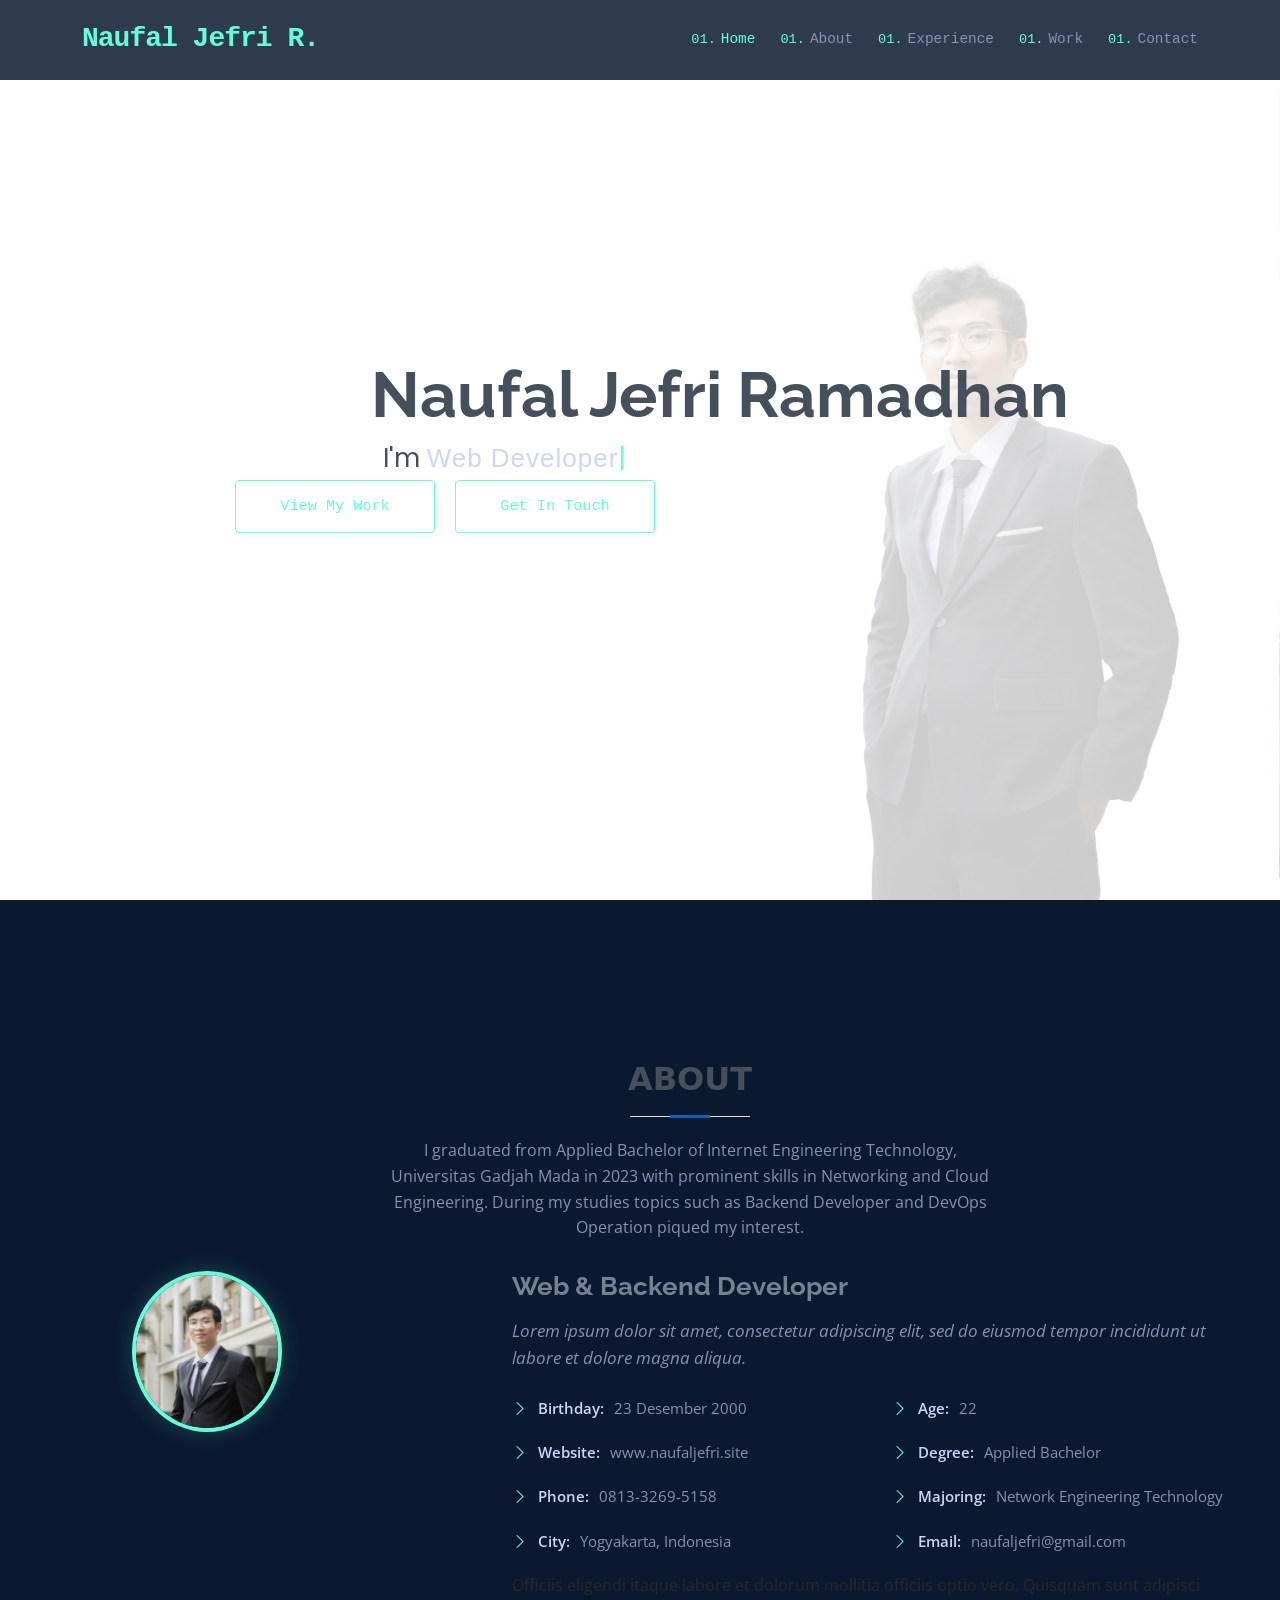
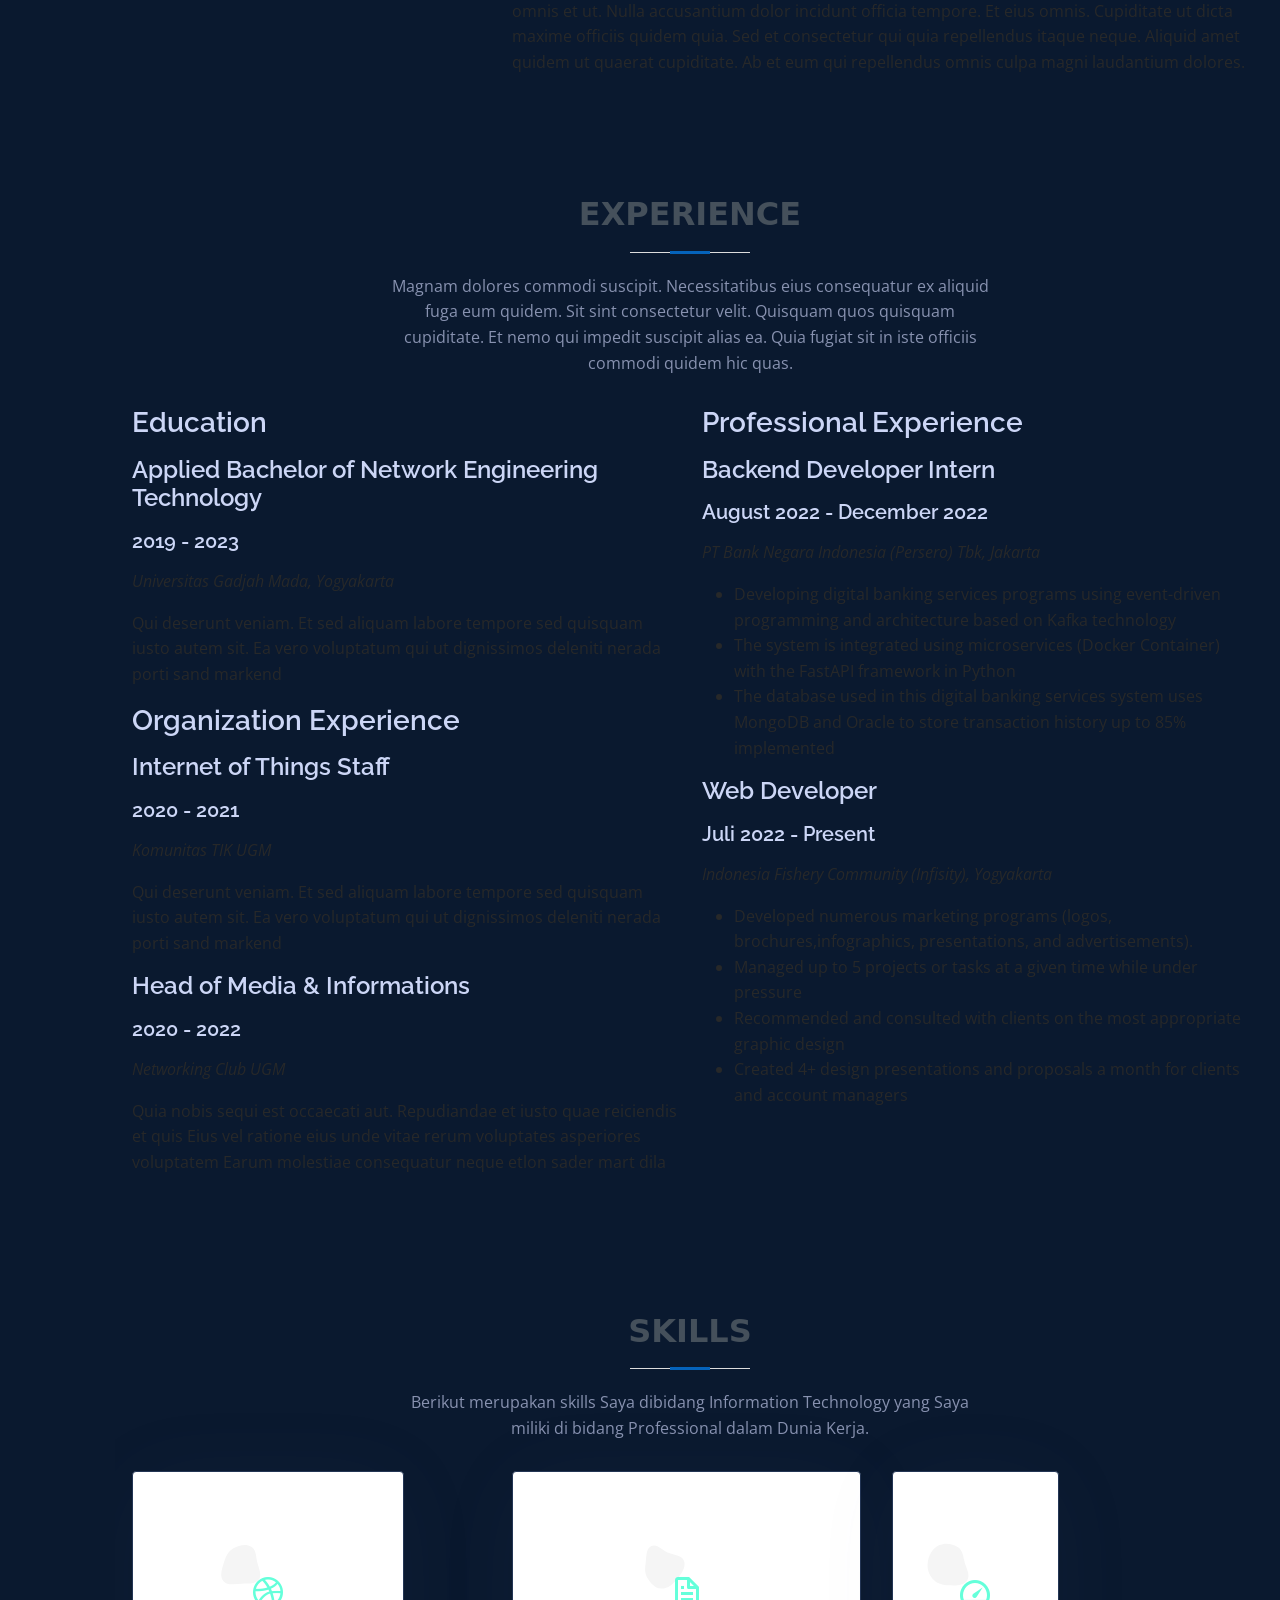
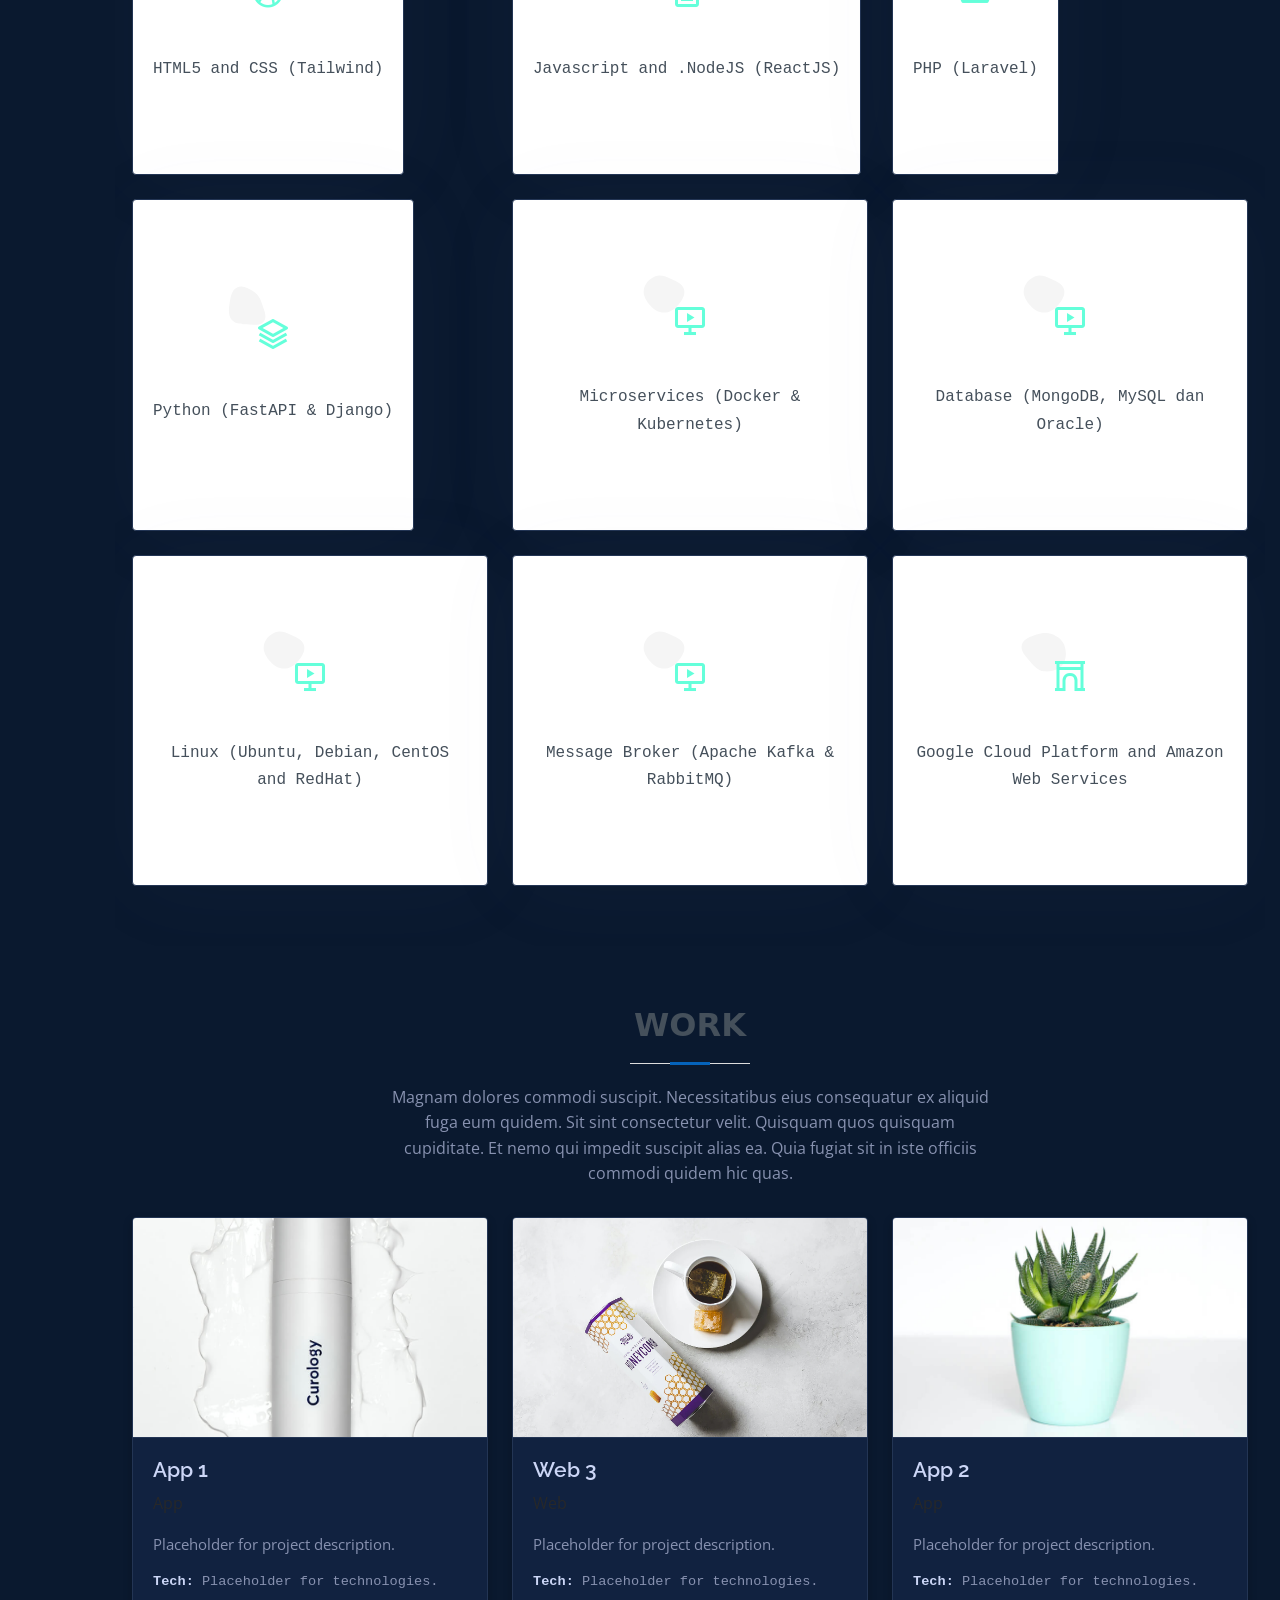
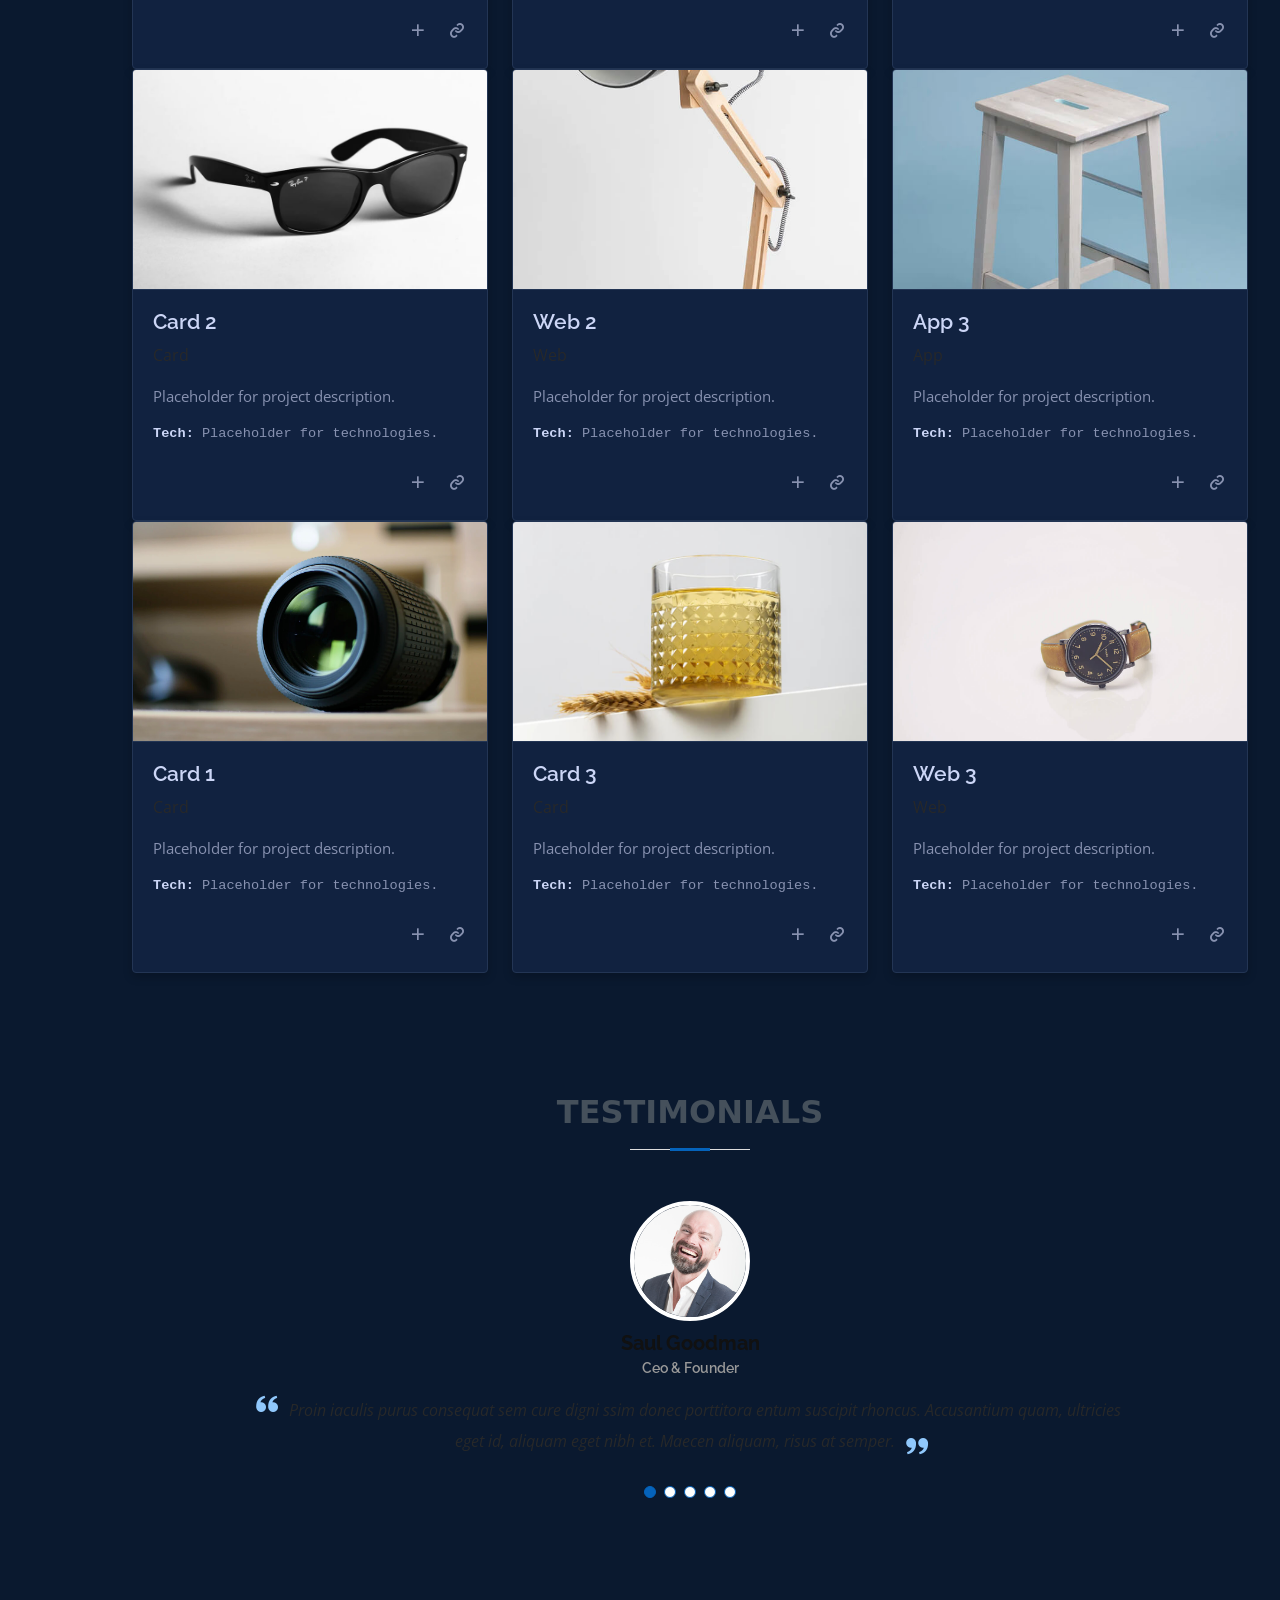
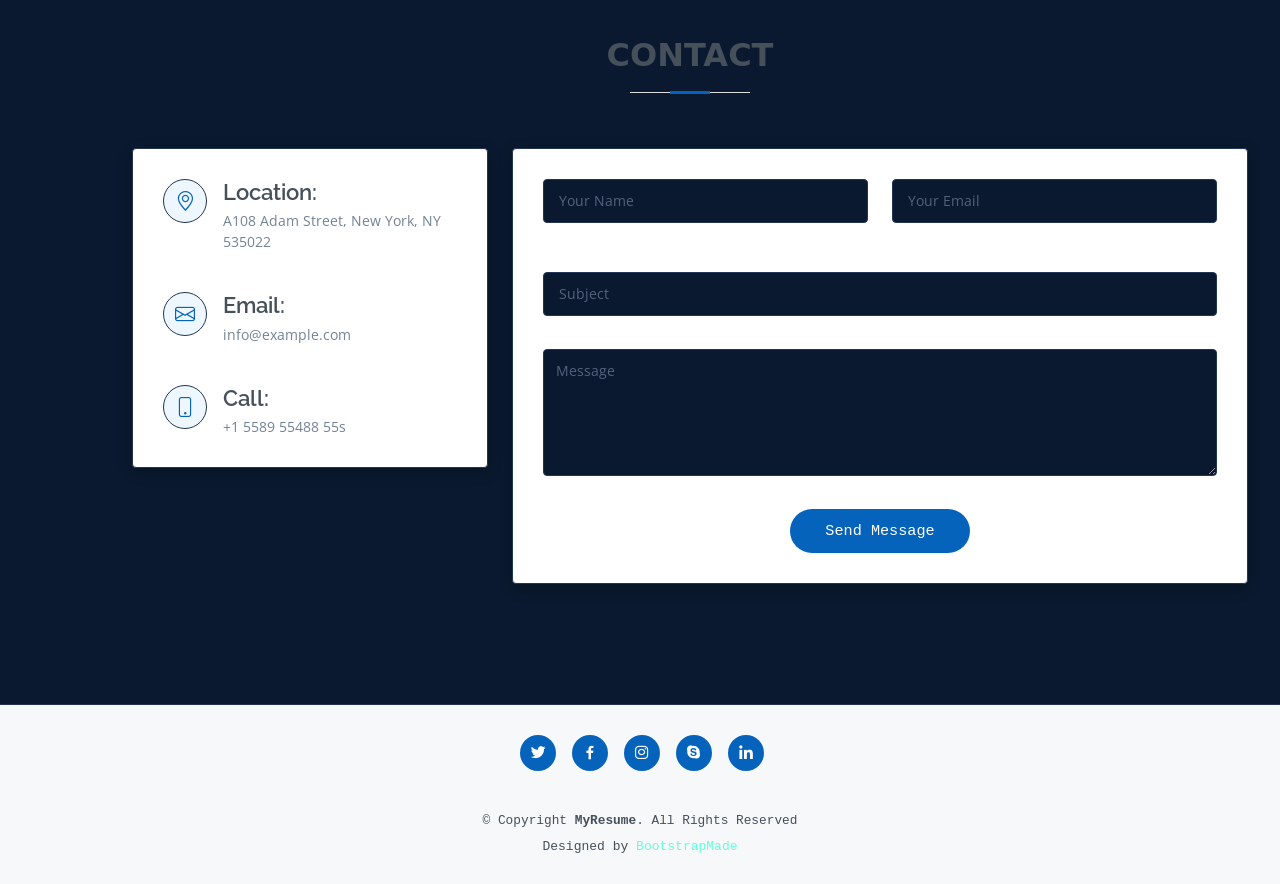
==== commit 3fb3d047: "feat: Redesign website to emulate brittanychiang.com This commit introduces a significant visual and" ====
--- a/index.html
+++ b/index.html
@@ -38,33 +38,35 @@
 
 <body>
 
-  <!-- ======= Mobile nav toggle button ======= -->
-  <!-- <button type="button" class="mobile-nav-toggle d-xl-none"><i class="bi bi-list mobile-nav-toggle"></i></button> -->
-  <i class="bi bi-list mobile-nav-toggle d-lg-none"></i>
   <!-- ======= Header ======= -->
-  <header id="header" class="d-flex flex-column justify-content-center">
-
-    <nav id="navbar" class="navbar nav-menu">
-      <ul>
-        <li><a href="#hero" class="nav-link scrollto active"><i class="bx bx-home"></i> <span>Home</span></a></li>
-        <li><a href="#about" class="nav-link scrollto"><i class="bx bx-user"></i> <span>About</span></a></li>
-        <li><a href="#resume" class="nav-link scrollto"><i class="bx bx-file-blank"></i> <span>Resume</span></a></li>
-        <li><a href="#services" class="nav-link scrollto"><i class="bx bx-server"></i> <span>Skills</span></a></li>
-        <li><a href="#portfolio" class="nav-link scrollto"><i class="bx bx-book-content"></i> <span>Portfolio</span></a></li>
-        <li><a href="#contact" class="nav-link scrollto"><i class="bx bx-envelope"></i> <span>Contact</span></a></li>
-      </ul>
-    </nav><!-- .nav-menu -->
-
+  <header id="header-top" class="fixed-top">
+    <div class="container d-flex align-items-center justify-content-between">
+      <h1 class="logo"><a href="index.html">Naufal Jefri R.</a></h1>
+      <!-- Uncomment below if you prefer to use an image logo -->
+      <!-- <a href="index.html" class="logo"><img src="assets/img/logo.png" alt="" class="img-fluid"></a>-->
+
+      <nav id="navbar" class="navbar">
+        <ul>
+          <li><a class="nav-link scrollto active" href="#hero">Home</a></li>
+          <li><a class="nav-link scrollto" href="#about">About</a></li>
+          <li><a class="nav-link scrollto" href="#experience">Experience</a></li>
+          <li><a class="nav-link scrollto" href="#work">Work</a></li>
+          <li><a class="nav-link scrollto" href="#contact">Contact</a></li>
+        </ul>
+        <i class="bi bi-list mobile-nav-toggle"></i>
+      </nav><!-- .navbar -->
+
+    </div>
   </header><!-- End Header -->
 
   <!-- ======= Hero Section ======= -->
-  <section id="hero" class="d-flex flex-column justify-content-center">
-    <div class="container" data-aos="zoom-in" data-aos-delay="100">
+  <section id="hero" class="d-flex flex-column justify-content-center align-items-center">
+    <div class="container text-center" data-aos="zoom-in" data-aos-delay="100">
       <h1>Naufal Jefri Ramadhan</h1>
       <p>I'm <span class="typed" data-typed-items="Web Developer, Backend Developer, DevOps Operations, IoT Engineer"></span></p>
-      <div class="social-links">
-        <a href="https://www.instagram.com/naufal_jefri/" class="instagram"><i class="bx bxl-instagram"></i></a>
-        <a href="https://www.linkedin.com/in/naufaljefrir/" class="linkedin"><i class="bx bxl-linkedin"></i></a>
+      <div class="cta-buttons">
+        <a href="#work" class="btn-custom">View My Work</a>
+        <a href="#contact" class="btn-custom">Get In Touch</a>
       </div>
     </div>
   </section><!-- End Hero -->
@@ -120,12 +122,12 @@
       </div>
     </section><!-- End About Section -->
 
-    <!-- ======= Resume Section ======= -->
-    <section id="resume" class="resume">
+    <!-- ======= Experience Section ======= -->
+    <section id="experience" class="experience">
       <div class="container" data-aos="fade-up">
 
         <div class="section-title">
-          <h2>Education</h2>
+          <h2>Experience</h2>
           <p>Magnam dolores commodi suscipit. Necessitatibus eius consequatur ex aliquid fuga eum quidem. Sit sint consectetur velit. Quisquam quos quisquam cupiditate. Et nemo qui impedit suscipit alias ea. Quia fugiat sit in iste officiis commodi quidem hic quas.</p>
         </div>
 
@@ -182,7 +184,7 @@
         </div>
 
       </div>
-    </section><!-- End Resume Section -->
+    </section><!-- End Experience Section -->
 
     <!-- ======= Services Section ======= -->
     <section id="services" class="services">
@@ -315,24 +317,13 @@
       </div>
     </section><!-- End Services Section -->
 
-    <!-- ======= Portfolio Section ======= -->
-    <section id="portfolio" class="portfolio section-bg">
+    <!-- ======= Work Section ======= -->
+    <section id="work" class="work section-bg">
       <div class="container" data-aos="fade-up">
 
         <div class="section-title">
-          <h2>Portfolio</h2>
+          <h2>Work</h2>
           <p>Magnam dolores commodi suscipit. Necessitatibus eius consequatur ex aliquid fuga eum quidem. Sit sint consectetur velit. Quisquam quos quisquam cupiditate. Et nemo qui impedit suscipit alias ea. Quia fugiat sit in iste officiis commodi quidem hic quas.</p>
-        </div>
-
-        <div class="row">
-          <div class="col-lg-12 d-flex justify-content-center" data-aos="fade-up" data-aos-delay="100">
-            <ul id="portfolio-flters">
-              <li data-filter="*" class="filter-active">All</li>
-              <li data-filter=".filter-app">App</li>
-              <li data-filter=".filter-card">Card</li>
-              <li data-filter=".filter-web">Web</li>
-            </ul>
-          </div>
         </div>
 
         <div class="row portfolio-container" data-aos="fade-up" data-aos-delay="200">
@@ -343,6 +334,8 @@
               <div class="portfolio-info">
                 <h4>App 1</h4>
                 <p>App</p>
+                <p class="project-description">Placeholder for project description.</p>
+                <p class="project-tech-stack"><strong>Tech:</strong> Placeholder for technologies.</p>
                 <div class="portfolio-links">
                   <a href="assets/img/portfolio/portfolio-1.jpg" data-gallery="portfolioGallery" class="portfolio-lightbox" title="App 1"><i class="bx bx-plus"></i></a>
                   <a href="portfolio-details.html" class="portfolio-details-lightbox" data-glightbox="type: external" title="Portfolio Details"><i class="bx bx-link"></i></a>
@@ -357,6 +350,8 @@
               <div class="portfolio-info">
                 <h4>Web 3</h4>
                 <p>Web</p>
+                <p class="project-description">Placeholder for project description.</p>
+                <p class="project-tech-stack"><strong>Tech:</strong> Placeholder for technologies.</p>
                 <div class="portfolio-links">
                   <a href="assets/img/portfolio/portfolio-2.jpg" data-gallery="portfolioGallery" class="portfolio-lightbox" title="Web 3"><i class="bx bx-plus"></i></a>
                   <a href="portfolio-details.html" class="portfolio-details-lightbox" data-glightbox="type: external" title="Portfolio Details"><i class="bx bx-link"></i></a>
@@ -371,6 +366,8 @@
               <div class="portfolio-info">
                 <h4>App 2</h4>
                 <p>App</p>
+                <p class="project-description">Placeholder for project description.</p>
+                <p class="project-tech-stack"><strong>Tech:</strong> Placeholder for technologies.</p>
                 <div class="portfolio-links">
                   <a href="assets/img/portfolio/portfolio-3.jpg" data-gallery="portfolioGallery" class="portfolio-lightbox" title="App 2"><i class="bx bx-plus"></i></a>
                   <a href="portfolio-details.html" class="portfolio-details-lightbox" data-glightbox="type: external" title="Portfolio Details"><i class="bx bx-link"></i></a>
@@ -385,6 +382,8 @@
               <div class="portfolio-info">
                 <h4>Card 2</h4>
                 <p>Card</p>
+                <p class="project-description">Placeholder for project description.</p>
+                <p class="project-tech-stack"><strong>Tech:</strong> Placeholder for technologies.</p>
                 <div class="portfolio-links">
                   <a href="assets/img/portfolio/portfolio-4.jpg" data-gallery="portfolioGallery" class="portfolio-lightbox" title="Card 2"><i class="bx bx-plus"></i></a>
                   <a href="portfolio-details.html" class="portfolio-details-lightbox" data-glightbox="type: external" title="Portfolio Details"><i class="bx bx-link"></i></a>
@@ -399,6 +398,8 @@
               <div class="portfolio-info">
                 <h4>Web 2</h4>
                 <p>Web</p>
+                <p class="project-description">Placeholder for project description.</p>
+                <p class="project-tech-stack"><strong>Tech:</strong> Placeholder for technologies.</p>
                 <div class="portfolio-links">
                   <a href="assets/img/portfolio/portfolio-5.jpg" data-gallery="portfolioGallery" class="portfolio-lightbox" title="Web 2"><i class="bx bx-plus"></i></a>
                   <a href="portfolio-details.html" class="portfolio-details-lightbox" data-glightbox="type: external" title="Portfolio Details"><i class="bx bx-link"></i></a>
@@ -413,6 +414,8 @@
               <div class="portfolio-info">
                 <h4>App 3</h4>
                 <p>App</p>
+                <p class="project-description">Placeholder for project description.</p>
+                <p class="project-tech-stack"><strong>Tech:</strong> Placeholder for technologies.</p>
                 <div class="portfolio-links">
                   <a href="assets/img/portfolio/portfolio-6.jpg" data-gallery="portfolioGallery" class="portfolio-lightbox" title="App 3"><i class="bx bx-plus"></i></a>
                   <a href="portfolio-details.html" class="portfolio-details-lightbox" data-glightbox="type: external" title="Portfolio Details"><i class="bx bx-link"></i></a>
@@ -427,6 +430,8 @@
               <div class="portfolio-info">
                 <h4>Card 1</h4>
                 <p>Card</p>
+                <p class="project-description">Placeholder for project description.</p>
+                <p class="project-tech-stack"><strong>Tech:</strong> Placeholder for technologies.</p>
                 <div class="portfolio-links">
                   <a href="assets/img/portfolio/portfolio-7.jpg" data-gallery="portfolioGallery" class="portfolio-lightbox" title="Card 1"><i class="bx bx-plus"></i></a>
                   <a href="portfolio-details.html" class="portfolio-details-lightbox" data-glightbox="type: external" title="Portfolio Details"><i class="bx bx-link"></i></a>
@@ -441,6 +446,8 @@
               <div class="portfolio-info">
                 <h4>Card 3</h4>
                 <p>Card</p>
+                <p class="project-description">Placeholder for project description.</p>
+                <p class="project-tech-stack"><strong>Tech:</strong> Placeholder for technologies.</p>
                 <div class="portfolio-links">
                   <a href="assets/img/portfolio/portfolio-8.jpg" data-gallery="portfolioGallery" class="portfolio-lightbox" title="Card 3"><i class="bx bx-plus"></i></a>
                   <a href="portfolio-details.html" class="portfolio-details-lightbox" data-glightbox="type: external" title="Portfolio Details"><i class="bx bx-link"></i></a>
@@ -455,6 +462,8 @@
               <div class="portfolio-info">
                 <h4>Web 3</h4>
                 <p>Web</p>
+                <p class="project-description">Placeholder for project description.</p>
+                <p class="project-tech-stack"><strong>Tech:</strong> Placeholder for technologies.</p>
                 <div class="portfolio-links">
                   <a href="assets/img/portfolio/portfolio-9.jpg" data-gallery="portfolioGallery" class="portfolio-lightbox" title="Web 3"><i class="bx bx-plus"></i></a>
                   <a href="portfolio-details.html" class="portfolio-details-lightbox" data-glightbox="type: external" title="Portfolio Details"><i class="bx bx-link"></i></a>
@@ -466,7 +475,7 @@
         </div>
 
       </div>
-    </section><!-- End Portfolio Section -->
+    </section><!-- End Work Section -->
 
     <!-- ======= Testimonials Section ======= -->
     <section id="testimonials" class="testimonials section-bg">
@@ -622,8 +631,6 @@
   <!-- ======= Footer ======= -->
   <footer id="footer">
     <div class="container">
-      <h3>Brandon Johnson</h3>
-      <p>Et aut eum quis fuga eos sunt ipsa nihil. Labore corporis magni eligendi fuga maxime saepe commodi placeat.</p>
       <div class="social-links">
         <a href="#" class="twitter"><i class="bx bxl-twitter"></i></a>
         <a href="#" class="facebook"><i class="bx bxl-facebook"></i></a>
--- a/assets/css/style.css
+++ b/assets/css/style.css
@@ -0,0 +1,2415 @@
+/*--------------------------------------------------------------
+# Root Variables
+--------------------------------------------------------------*/
+:root {
+  --primary-bg-color: #0a192f;
+  --secondary-bg-color: #112240;
+  --text-color-primary: #ccd6f6;
+  --text-color-secondary: #8892b0;
+  --accent-color: #64ffda;
+  --accent-color-hover: #50e3c2; /* A slightly darker teal */
+  --nav-bg-color: rgba(10, 25, 47, 0.85); /* Slightly transparent primary bg */
+  --nav-scroll-bg-color: #0d1f3a; /* Slightly more opaque or different shade */
+  --border-color: #233554; /* For subtle borders */
+  --button-bg-hover: rgba(100, 255, 218, 0.1);
+
+  --font-primary: "Inter", "San Francisco", "SF Pro Text", -apple-system, system-ui, sans-serif;
+  --font-mono: "SF Mono", "Fira Code", "Fira Mono", "Roboto Mono", monospace;
+
+  --header-height: 80px;
+  --header-height-scrolled: 70px; /* Slightly smaller header when scrolled */
+}
+
+/*--------------------------------------------------------------
+# General
+--------------------------------------------------------------*/
+html {
+  scroll-behavior: smooth;
+}
+
+body {
+  font-family: var(--font-primary);
+  background-color: var(--primary-bg-color);
+  color: var(--text-color-primary);
+  line-height: 1.6;
+  font-size: 16px; /* Base font size */
+  -webkit-font-smoothing: antialiased; /* Smoother fonts */
+  -moz-osx-font-smoothing: grayscale;
+}
+
+a {
+  color: var(--accent-color);
+  text-decoration: none;
+  transition: color 0.3s ease, background-color 0.3s ease, border-color 0.3s ease; /* General transition for links */
+}
+
+a:hover {
+  color: var(--accent-color-hover);
+}
+
+h1, h2, h3, h4, h5, h6 {
+  font-family: var(--font-primary);
+  color: var(--text-color-primary);
+  font-weight: 600; 
+  margin-top: 0; /* Remove default top margin */
+  margin-bottom: 1rem; /* Consistent bottom margin */
+}
+
+/*--------------------------------------------------------------
+# Preloader (Adapted styling)
+--------------------------------------------------------------*/
+#preloader {
+  position: fixed;
+  top: 0;
+  left: 0;
+  right: 0;
+  bottom: 0;
+  z-index: 9999;
+  overflow: hidden;
+  background: var(--primary-bg-color);
+}
+
+#preloader:before {
+  content: "";
+  position: fixed;
+  top: calc(50% - 30px);
+  left: calc(50% - 30px);
+  border: 6px solid var(--accent-color);
+  border-top-color: var(--secondary-bg-color); /* Use a secondary color for animation */
+  border-bottom-color: var(--secondary-bg-color); /* Use a secondary color for animation */
+  border-radius: 50%;
+  width: 60px;
+  height: 60px;
+  animation: animate-preloader 1s linear infinite;
+}
+
+@keyframes animate-preloader {
+  0% {
+    transform: rotate(0deg);
+  }
+  100% {
+    transform: rotate(360deg);
+  }
+}
+
+/*--------------------------------------------------------------
+# Back to top button (Adapted styling)
+--------------------------------------------------------------*/
+.back-to-top {
+  position: fixed;
+  visibility: hidden;
+  opacity: 0;
+  right: 15px;
+  bottom: 15px;
+  z-index: 9996;
+  background: var(--accent-color);
+  width: 40px;
+  height: 40px;
+  border-radius: 4px; /* Match new design aesthetic */
+  transition: all 0.4s;
+}
+
+.back-to-top i {
+  font-size: 24px; /* Slightly smaller icon */
+  color: var(--primary-bg-color); 
+  line-height: 0;
+}
+
+.back-to-top:hover {
+  background: var(--accent-color-hover);
+}
+
+.back-to-top.active {
+  visibility: visible;
+  opacity: 1;
+}
+
+/*--------------------------------------------------------------
+# Disable aos animation delay on mobile devices
+--------------------------------------------------------------*/
+@media screen and (max-width: 768px) {
+  [data-aos-delay] {
+    transition-delay: 0 !important;
+  }
+}
+
+/*--------------------------------------------------------------
+# Header Top (#header-top)
+--------------------------------------------------------------*/
+#header-top {
+  position: fixed;
+  top: 0;
+  left: 0;
+  right: 0;
+  z-index: 1030;
+  height: var(--header-height);
+  background-color: var(--nav-bg-color);
+  backdrop-filter: blur(10px);
+  transition: background-color 0.3s ease, height 0.3s ease, box-shadow 0.3s ease;
+  box-shadow: none;
+  display: flex;
+  align-items: center;
+  padding: 0 25px; /* Default padding */
+}
+
+#header-top.header-scrolled {
+  height: var(--header-height-scrolled);
+  background-color: var(--nav-scroll-bg-color);
+  box-shadow: 0 2px 15px rgba(2,12,27,0.7); /* More noticeable shadow on scroll */
+}
+
+#header-top .container { /* This class is present in the HTML */
+  display: flex;
+  align-items: center;
+  justify-content: space-between;
+  width: 100%;
+}
+
+#header-top .logo a {
+  font-size: 1.75rem; 
+  font-weight: bold;
+  color: var(--accent-color);
+  font-family: var(--font-mono);
+  letter-spacing: -1px; /* Optional: Tighten spacing */
+}
+
+/* Desktop Navigation */
+.navbar { /* Targets the <nav id="navbar"> */
+  padding: 0;
+}
+
+.navbar ul {
+  margin: 0;
+  padding: 0;
+  display: flex;
+  list-style: none;
+  align-items: center;
+}
+
+.navbar li {
+  position: relative;
+  margin-left: 25px; /* Spacing between nav items */
+}
+
+.navbar a,
+.navbar a:focus {
+  display: flex;
+  align-items: center;
+  justify-content: space-between;
+  padding: 5px 0; 
+  font-family: var(--font-mono);
+  font-size: 0.9rem; 
+  color: var(--text-color-secondary);
+  white-space: nowrap;
+  transition: color 0.3s;
+  counter-increment: nav-item; 
+}
+
+.navbar a::before { 
+  content: "0" counter(nav-item) ".";
+  margin-right: 5px;
+  color: var(--accent-color);
+  font-size: 0.85rem; 
+}
+
+
+.navbar a:hover,
+.navbar .active, /* This class is added by JS for active link */
+.navbar .active:focus,
+.navbar li:hover>a {
+  color: var(--accent-color);
+}
+
+/* Mobile Navigation Toggle */
+.mobile-nav-toggle { /* Targets <i class="bi bi-list mobile-nav-toggle"></i> */
+  color: var(--accent-color);
+  font-size: 28px;
+  cursor: pointer;
+  display: none;
+  line-height: 0;
+  transition: 0.5s;
+  z-index: 1001; 
+}
+
+/* Mobile Navigation Styling */
+@media (max-width: 768px) { 
+  #header-top {
+    padding: 0 15px; 
+  }
+  .mobile-nav-toggle {
+    display: block;
+  }
+
+  .navbar ul { /* Hide desktop nav links list */
+    display: none; 
+  }
+
+  /* Styling for the mobile menu container itself (when .navbar-mobile is active) */
+  .navbar-mobile { /* This class will be toggled on #navbar by JS */
+    position: fixed;
+    top: 0;
+    right: 0;
+    bottom: 0;
+    width: min(75vw, 300px); /* Slide in from right, max width 300px */
+    background-color: var(--secondary-bg-color);
+    transition: transform 0.3s ease-in-out;
+    transform: translateX(100%); /* Start off-screen to the right */
+    z-index: 1000; 
+    padding: calc(var(--header-height) + 20px) 20px 20px 20px;
+    display: flex; /* Use flex for children alignment */
+    flex-direction: column;
+    align-items: center; /* Center items horizontally */
+   /* justify-content: center; */ /* Center items vertically if desired */
+  }
+
+  .navbar-mobile.mobile-nav-active { /* JS adds .mobile-nav-active to body, or to .navbar-mobile directly */
+    transform: translateX(0); /* Slide in */
+  }
+  
+  .navbar-mobile ul { /* The ul inside the mobile menu */
+    display: flex; /* Show the list */
+    flex-direction: column;
+    align-items: center; /* Center nav items */
+    justify-content: center;
+    width: 100%;
+    padding:0;
+    margin-top: 20px; /* Space from top or header */
+  }
+
+  .navbar-mobile li {
+    margin: 0 0 20px 0; 
+    width: 100%;
+    text-align: center;
+  }
+
+  .navbar-mobile a,
+  .navbar-mobile a:focus {
+    padding: 10px 15px;
+    font-size: 1.1rem; 
+    color: var(--text-color-primary);
+    width: 100%; /* Make links take full width for easier tapping */
+  }
+  
+  .navbar-mobile a::before { 
+    font-size: 1rem; /* Adjust for larger mobile font */
+  }
+
+  .navbar-mobile a:hover,
+  .navbar-mobile .active,
+  .navbar-mobile li:hover>a {
+    color: var(--accent-color);
+  }
+}
+
+/*--------------------------------------------------------------
+# Hero Section
+--------------------------------------------------------------*/
+#hero {
+  width: 100%;
+  min-height: 100vh;
+  background-color: var(--primary-bg-color);
+  display: flex;
+  flex-direction: column;
+  justify-content: center;
+  align-items: flex-start; 
+  text-align: left; 
+  padding: 0; 
+}
+
+#hero .container { 
+  max-width: 1000px; 
+  padding: 0 15px; /* Standard Bootstrap container padding */
+  margin-left: auto;  /* Auto margins for centering block content */
+  margin-right: auto;
+}
+
+
+#hero h1 {
+  margin: 0 0 20px 0; 
+  font-size: clamp(40px, 8vw, 70px); 
+  font-weight: 700;
+  line-height: 1.1;
+  color: var(--text-color-primary);
+}
+
+#hero p { 
+  color: var(--text-color-secondary);
+  margin: 0 0 35px 0;
+  font-size: clamp(1rem, 2.5vw, 1.25rem); 
+  font-family: var(--font-primary);
+  max-width: 540px; 
+}
+
+#hero p .typed { /* Class for the span that Typed.js targets */
+  color: var(--text-color-primary); 
+  font-weight: 500;
+}
+
+#hero .typed-cursor {
+  color: var(--accent-color);
+  opacity: 1;
+  animation: typedjsBlink 0.7s infinite;
+}
+@keyframes typedjsBlink {
+  50% { opacity: 0.0; }
+}
+
+#hero .cta-buttons {
+  display: flex;
+  flex-direction: column; 
+  align-items: flex-start; 
+  gap: 20px; 
+}
+
+#hero .btn-custom {
+  display: inline-block;
+  font-family: var(--font-mono);
+  font-weight: normal;
+  font-size: 0.95rem;
+  color: var(--accent-color);
+  background-color: transparent;
+  border: 1px solid var(--accent-color);
+  padding: 0.85rem 1.85rem;
+  border-radius: 4px;
+  transition: background-color 0.2s ease-out, color 0.2s ease-out;
+  min-width: 200px; 
+  text-align: center;
+}
+
+#hero .btn-custom:hover {
+  background-color: var(--button-bg-hover);
+}
+
+/* Responsive adjustments for Hero */
+@media (min-width: 600px) { 
+  #hero .cta-buttons {
+    flex-direction: row; 
+  }
+}
+
+@media (max-width: 768px) {
+  #hero {
+    padding-top: calc(var(--header-height) + 20px); 
+    align-items: center; 
+    text-align: center;   
+  }
+  #hero .container {
+    padding: 0 20px; 
+  }
+   #hero p {
+    max-width: 100%; 
+  }
+  #hero .cta-buttons {
+    align-items: center; 
+  }
+}
+
+/*--------------------------------------------------------------
+# Sections General
+--------------------------------------------------------------*/
+section {
+  padding: 100px 0; 
+  overflow: hidden;
+}
+
+.section-title {
+  text-align: center;
+  padding-bottom: 40px;
+  position: relative;
+}
+
+.section-title h2 {
+  font-size: clamp(26px, 5vw, 32px); 
+  font-weight: 600;
+  margin-bottom: 15px; 
+  padding-bottom: 15px; 
+  position: relative;
+  color: var(--text-color-primary);
+  font-family: var(--font-primary);
+}
+
+.section-title h2::after { 
+  content: "";
+  position: absolute;
+  display: block;
+  width: 50px; 
+  height: 2px; 
+  background: var(--accent-color);
+  bottom: 0;
+  left: calc(50% - 25px);
+}
+
+.section-title p { 
+  margin-bottom: 0;
+  color: var(--text-color-secondary);
+  font-size: 1rem;
+  max-width: 600px; 
+  margin-left: auto;
+  margin-right: auto;
+}
+
+/* Remove Old Sidebar Styles */
+#header { display: none !important; } /* Old sidebar main container */
+.nav-menu { display: none !important; } /* Old sidebar nav list */
+
+/* Main content area */
+#main {
+  margin-top: var(--header-height); 
+  padding: 20px 15px; 
+}
+
+@media (max-width: 991px) { /* Corresponds to old template's sidebar break */
+  #main {
+    margin-left: 0; 
+  }
+}
+
+/*--------------------------------------------------------------
+# About Section
+--------------------------------------------------------------*/
+.about .content h3 { /* "Web & Backend Developer" */
+  font-size: 1.75rem;
+  font-weight: 700;
+  color: var(--text-color-primary);
+  margin-bottom: 1rem;
+}
+
+.about .content p:first-of-type { /* The main intro paragraph */
+  margin-bottom: 1.5rem;
+  font-size: 1.05rem;
+  color: var(--text-color-secondary);
+}
+
+.about .content .fst-italic { /* "Lorem ipsum..." paragraph */
+  color: var(--text-color-secondary);
+  font-size: 0.95rem;
+  margin-bottom: 1.5rem;
+}
+
+.about .content ul {
+  list-style: none;
+  padding: 0;
+}
+
+.about .content ul li {
+  display: flex;
+  align-items: flex-start; /* Align icon with first line of text */
+  margin-bottom: 12px;
+  color: var(--text-color-secondary);
+  font-size: 0.95rem;
+}
+
+.about .content ul li i { /* bi-chevron-right */
+  font-size: 1rem; /* Adjust size */
+  color: var(--accent-color);
+  margin-right: 10px;
+  line-height: 1; /* Ensure proper vertical alignment */
+  flex-shrink: 0; /* Prevent icon from shrinking */
+}
+
+.about .content ul strong {
+  color: var(--text-color-primary);
+  font-weight: 600; /* Ensure strong stands out */
+  margin-right: 5px;
+}
+
+.about .img-fluid.rounded-circle { /* Profile image */
+  max-width: 150px; /* Smaller profile image */
+  border: 4px solid var(--accent-color);
+  box-shadow: 0 0 25px rgba(100, 255, 218, 0.2); /* Subtle glow */
+  margin: 0 auto 30px auto; /* Center on mobile */
+}
+
+@media (min-width: 992px) {
+  .about .img-fluid.rounded-circle {
+    margin: 0; /* Align left on desktop */
+  }
+}
+
+/*--------------------------------------------------------------
+# Experience Section
+--------------------------------------------------------------*/
+.experience .experience-title { 
+  font-size: 1.5rem; 
+  font-weight: 600;
+  margin-top: 20px;
+  margin-bottom: 30px; /* Increased bottom margin */
+  color: var(--text-color-primary);
+  text-align: left; /* Align sub-section titles left */
+}
+
+.experience .experience-item {
+  padding: 0 0 25px 25px; /* Increased padding */
+  margin-top: 0; /* Remove negative margin */
+  border-left: 2px solid var(--border-color); /* Thinner, less prominent border */
+  position: relative;
+}
+
+.experience .experience-item::before { /* Timeline circle */
+  content: "";
+  position: absolute;
+  width: 12px; /* Smaller circle */
+  height: 12px;
+  border-radius: 50%;
+  left: -7px; /* Adjust to center on border */
+  top: 5px; /* Align with text better */
+  background: var(--secondary-bg-color); 
+  border: 2px solid var(--accent-color); 
+}
+
+.experience .experience-item h4 { /* Role Title */
+  line-height: 1.3;
+  font-size: 1.2rem; /* Slightly larger */
+  font-weight: 600;
+  font-family: var(--font-primary);
+  color: var(--text-color-primary); 
+  margin-bottom: 8px; /* Reduced margin */
+}
+
+.experience .experience-item h5 { /* Company / Date */
+  font-size: 0.95rem; /* Slightly larger */
+  background: transparent; /* Remove background */
+  padding: 0; /* Remove padding */
+  display: block; /* Make it block to take full width if needed */
+  font-weight: 500;
+  margin-bottom: 10px;
+  color: var(--text-color-secondary);
+  font-family: var(--font-mono); /* Mono font for company/date */
+}
+
+.experience .experience-item ul {
+  padding-left: 0; /* Remove default padding */
+  list-style-type: none; /* Remove default bullets */
+  color: var(--text-color-secondary);
+}
+
+.experience .experience-item ul li {
+  padding-bottom: 10px;
+  position: relative;
+  padding-left: 20px; /* Space for custom bullet */
+}
+
+.experience .experience-item ul li::before { /* Custom bullet */
+  content: "▹"; /* Triangle bullet */
+  position: absolute;
+  left: 0;
+  top: 0px; /* Adjust vertical alignment */
+  color: var(--accent-color);
+  font-size: 1rem; /* Adjust size of bullet */
+  line-height: inherit;
+}
+
+.experience .experience-item p { /* For descriptions not in a list */
+  color: var(--text-color-secondary);
+  font-size: 0.95rem;
+  margin-top: 10px;
+}
+
+
+/*--------------------------------------------------------------
+# Skills Section (#services)
+--------------------------------------------------------------*/
+.services .icon-box { /* Each skill item */
+  background: var(--secondary-bg-color);
+  padding: 25px 20px; /* Adjust padding */
+  border-radius: 4px;
+  transition: transform 0.3s ease, box-shadow 0.3s ease;
+  text-align: center; /* Center content */
+  height: 100%; 
+  display: flex;
+  flex-direction: column;
+  align-items: center;
+  justify-content: center;
+  border: 1px solid var(--border-color); /* Subtle border */
+}
+
+.services .icon-box:hover {
+  transform: translateY(-5px);
+  box-shadow: 0 8px 25px rgba(10, 25, 47, 0.5); /* Softer shadow */
+}
+
+.services .icon-box .icon {
+  margin-bottom: 15px; 
+}
+
+.services .icon-box .icon i { /* For font icons */
+  font-size: 2.5rem; /* Larger icons */
+  color: var(--accent-color);
+  transition: color 0.3s ease;
+}
+
+.services .icon-box:hover .icon i {
+  color: var(--accent-color-hover); /* Slightly change icon color on hover */
+}
+
+.services .icon-box .icon svg { /* For inline SVGs if used */
+  width: 48px; 
+  height: 48px;
+}
+.services .icon-box .icon svg path { 
+  fill: var(--accent-color);
+  transition: fill 0.3s ease;
+}
+.services .icon-box:hover .icon svg path {
+  fill: var(--accent-color-hover);
+}
+
+.services .icon-box h4 { /* Skill name wrapper */
+  margin-bottom: 0; /* Remove margin if only title */
+}
+
+.services .icon-box h4 a { /* Skill name */
+  color: var(--text-color-primary);
+  font-size: 1rem; /* Adjusted size */
+  font-weight: 500; /* Slightly less bold */
+  font-family: var(--font-mono); /* Mono for skill names */
+  transition: color 0.3s ease;
+}
+
+.services .icon-box:hover h4 a { /* Hover effect for skill name */
+  color: var(--accent-color);
+}
+
+.services .icon-box p { /* Skill description - to be removed or hidden */
+  display: none; /* Hide description for a cleaner look */
+  /* color: var(--text-color-secondary); 
+     font-size: 0.85rem; 
+     margin-top: 10px; */
+}
+
+
+/*--------------------------------------------------------------
+# Work Section (#work)
+--------------------------------------------------------------*/
+.work .portfolio-container { /* Using existing class for the grid */
+  display: grid;
+  grid-template-columns: repeat(auto-fit, minmax(320px, 1fr)); /* Responsive grid */
+  gap: 25px; /* Space between items */
+}
+
+.work .portfolio-wrap { /* Each project item card */
+  background: var(--secondary-bg-color);
+  border-radius: 4px;
+  overflow: hidden;
+  box-shadow: 0 4px 10px rgba(0,0,0,0.2); /* Subtle shadow */
+  transition: transform 0.3s ease, box-shadow 0.3s ease;
+  display: flex;
+  flex-direction: column; /* Ensure footer (info) stays at bottom */
+  text-decoration: none; /* Remove underline from link if .portfolio-wrap is an <a> */
+  border: 1px solid var(--border-color); /* Consistent border */
+}
+
+.work .portfolio-wrap:hover {
+  transform: translateY(-5px);
+  box-shadow: 0 10px 20px rgba(2,12,27,0.7);
+}
+
+.work .portfolio-wrap .img-fluid { /* Project image */
+  width: 100%;
+  height: 220px; /* Fixed height for images */
+  object-fit: cover; /* Ensure image covers the area */
+  border-bottom: 1px solid var(--border-color); /* Separator */
+}
+
+.work .portfolio-info { /* Container for text content below image */
+  padding: 20px;
+  flex-grow: 1; /* Allow info to take available space */
+  display: flex;
+  flex-direction: column;
+}
+
+.work .portfolio-info h4 { /* Project Title */
+  font-size: 1.3rem; /* Larger title */
+  font-weight: 600;
+  color: var(--text-color-primary);
+  margin-bottom: 8px;
+  transition: color 0.3s ease;
+}
+.work .portfolio-wrap:hover .portfolio-info h4 {
+  color: var(--accent-color);
+}
+
+.work .portfolio-info p.project-category { /* Category: App/Web/Card - new class if needed */
+  font-family: var(--font-mono);
+  font-size: 0.8rem;
+  color: var(--accent-color); /* Use accent for category */
+  margin-bottom: 10px;
+  text-transform: none; /* No uppercase */
+}
+
+.work .portfolio-info .project-description {
+  font-size: 0.95rem; /* Slightly larger description */
+  color: var(--text-color-secondary);
+  margin-bottom: 15px;
+  flex-grow: 1; /* Allow description to take space */
+}
+
+.work .portfolio-info .project-tech-stack {
+  font-size: 0.85rem; /* Consistent small size */
+  color: var(--text-color-secondary); /* Softer color for tech */
+  font-family: var(--font-mono);
+  margin-bottom: 15px;
+  line-height: 1.4;
+}
+.work .portfolio-info .project-tech-stack strong {
+    color: var(--text-color-primary); /* Make "Tech:" slightly more prominent */
+}
+
+
+.work .portfolio-links { /* Container for external/details links */
+  margin-top: auto; /* Push links to the bottom of the card */
+  padding-top: 10px; /* Space above links */
+  text-align: right; /* Align links to the right */
+}
+
+.work .portfolio-links a {
+  color: var(--text-color-secondary); 
+  font-size: 1.25rem; /* Larger icons for links */
+  margin-left: 15px; /* Space between links */
+  transition: color 0.3s ease;
+}
+
+.work .portfolio-links a:hover {
+  color: var(--accent-color);
+}
+
+/* Responsive adjustments for Work section */
+@media (max-width: 767px) {
+  .work .portfolio-container {
+    grid-template-columns: 1fr; /* Single column on small screens */
+    gap: 20px;
+  }
+  .work .portfolio-info h4 {
+    font-size: 1.15rem;
+  }
+  .work .portfolio-info .project-description {
+    font-size: 0.9rem;
+    min-height: auto; /* Remove fixed min-height on mobile */
+  }
+}
+
+
+/*--------------------------------------------------------------
+# Contact Section
+--------------------------------------------------------------*/
+.contact {
+  padding-bottom: 100px; /* Adjusted padding */
+}
+
+.contact .info {
+  padding: 30px;
+  background: var(--secondary-bg-color);
+  width: 100%;
+  box-shadow: 0 4px 15px rgba(0, 0, 0, 0.2); /* Slightly more defined shadow */
+  border-radius: 4px;
+  border: 1px solid var(--border-color);
+}
+
+.contact .info i {
+  font-size: 20px;
+  color: var(--accent-color);
+  float: left;
+  width: 44px;
+  height: 44px;
+  background: var(--primary-bg-color); 
+  display: flex;
+  justify-content: center;
+  align-items: center;
+  border-radius: 50px;
+  transition: all 0.3s ease-in-out;
+  border: 1px solid var(--border-color); 
+}
+
+.contact .info h4 {
+  padding: 0 0 0 60px;
+  font-size: 1.2rem; 
+  font-weight: 600;
+  margin-bottom: 5px;
+  color: var(--text-color-primary);
+}
+
+.contact .info p {
+  padding: 0 0 0 60px;
+  margin-bottom: 15px; 
+  font-size: 0.9rem;
+  color: var(--text-color-secondary);
+  line-height: 1.5;
+}
+.contact .info .email p, .contact .info .phone p {
+  padding-top: 0; 
+}
+
+/* Social links in contact info - removed if not in HTML */
+.contact .info .social-links { 
+  display: none; 
+}
+
+.contact .info .email:hover i,
+.contact .info .address:hover i,
+.contact .info .phone:hover i {
+  background: var(--accent-color);
+  color: var(--primary-bg-color);
+}
+
+.contact .php-email-form {
+  width: 100%;
+  padding: 30px;
+  background: var(--secondary-bg-color);
+  box-shadow: 0 4px 15px rgba(0, 0, 0, 0.2);
+  border-radius: 4px;
+  border: 1px solid var(--border-color);
+}
+
+.contact .php-email-form .form-group {
+  margin-bottom: 25px; 
+}
+
+.contact .php-email-form label { 
+  font-family: var(--font-mono);
+  color: var(--text-color-secondary);
+  margin-bottom: 8px;
+  font-size: 0.85rem;
+  display: block; 
+}
+
+.contact .php-email-form input,
+.contact .php-email-form textarea {
+  border-radius: 4px;
+  box-shadow: none;
+  font-size: 0.95rem; 
+  background: var(--primary-bg-color); 
+  border: 1px solid var(--border-color);
+  color: var(--text-color-primary);
+  padding: 12px 15px; 
+  transition: border-color 0.3s ease, box-shadow 0.3s ease; 
+  width: 100%; 
+}
+
+.contact .php-email-form input:focus,
+.contact .php-email-form textarea:focus {
+  border-color: var(--accent-color);
+  box-shadow: 0 0 0 0.2rem var(--button-bg-hover); 
+}
+
+.contact .php-email-form input::placeholder,
+.contact .php-email-form textarea::placeholder {
+  color: var(--text-color-secondary);
+  opacity: 0.6; 
+}
+
+.contact .php-email-form button[type="submit"] {
+  font-family: var(--font-mono);
+  font-size: 0.95rem;
+  color: var(--accent-color);
+  background-color: transparent;
+  border: 1px solid var(--accent-color);
+  padding: 0.85rem 2rem; 
+  border-radius: 4px;
+  transition: background-color 0.3s ease, color 0.3s ease;
+  text-transform: none; 
+  cursor: pointer;
+}
+
+.contact .php-email-form button[type="submit"]:hover {
+  background-color: var(--button-bg-hover);
+}
+
+/* Form messages */
+.contact .php-email-form .loading {
+  display: none;
+  background: transparent; 
+  text-align: center;
+  padding: 15px;
+  margin-bottom: 15px;
+  color: var(--text-color-secondary);
+}
+.contact .php-email-form .loading:before {
+  content: "";
+  display: inline-block;
+  border-radius: 50%;
+  width: 24px;
+  height: 24px;
+  margin: 0 10px -6px 0;
+  border: 3px solid var(--accent-color);
+  border-top-color: var(--secondary-bg-color); 
+  animation: animate-loading 1s linear infinite; 
+}
+.contact .php-email-form .error-message {
+  display: none;
+  color: #fff;
+  background: #c75c5c; 
+  text-align: left;
+  padding: 15px;
+  font-weight: 600;
+  margin-bottom: 15px;
+  border-radius: 4px;
+  font-size: 0.9rem;
+}
+.contact .php-email-form .sent-message {
+  display: none;
+  color: var(--primary-bg-color);
+  background: var(--accent-color);
+  text-align: center;
+  padding: 15px;
+  font-weight: 600;
+  margin-bottom: 15px;
+  border-radius: 4px;
+  font-size: 0.9rem;
+}
+
+/*--------------------------------------------------------------
+# Footer
+--------------------------------------------------------------*/
+#footer {
+  background: var(--primary-bg-color);
+  padding: 30px 0;
+  color: var(--text-color-secondary);
+  font-size: 0.85rem; 
+  text-align: center;
+  border-top: 1px solid var(--border-color);
+}
+
+#footer .social-links {
+  margin-bottom: 20px;
+}
+
+#footer .social-links a {
+  font-size: 1.4rem; /* Slightly larger icons for better touch target */
+  display: inline-block;
+  color: var(--text-color-secondary);
+  line-height: 1;
+  padding: 10px;
+  margin: 0 8px;
+  transition: color 0.3s ease, transform 0.3s ease;
+}
+
+#footer .social-links a:hover {
+  color: var(--accent-color);
+  transform: translateY(-3px); /* Slightly more pronounced lift */
+}
+
+#footer .copyright {
+  margin: 0 0 8px 0;
+  font-family: var(--font-mono);
+  font-size: 0.8rem;
+}
+
+#footer .credits {
+  font-size: 0.8rem; 
+  font-family: var(--font-mono);
+}
+
+#footer .credits a {
+  color: var(--accent-color);
+  transition: color 0.3s ease;
+}
+
+#footer .credits a:hover {
+  color: var(--accent-color-hover);
+  text-decoration: underline;
+}
+
+
+/* Specificity adjustments for Bootstrap components if needed */
+.progress-bar { 
+  background-color: var(--accent-color) !important;
+}
+
+/* Portfolio Details Page Specific Styles */
+.portfolio-details {
+  padding-top: calc(var(--header-height) + 40px); 
+  background-color: var(--primary-bg-color); 
+}
+
+.portfolio-details .container { /* Ensure container takes full width if needed */
+  max-width: 1140px; /* Or your preferred max width */
+}
+
+.portfolio-details .portfolio-details-slider {
+  margin-bottom: 30px;
+  border-radius: 4px; 
+  overflow: hidden; 
+}
+
+.portfolio-details .portfolio-details-slider .swiper-pagination .swiper-pagination-bullet {
+  width: 12px; /* Slightly larger for better visibility */
+  height: 12px;
+  background-color: var(--secondary-bg-color); /* Darker inactive state */
+  opacity: 1;
+  border: 1px solid var(--accent-color); /* Accent border */
+}
+
+.portfolio-details .portfolio-details-slider .swiper-pagination .swiper-pagination-bullet-active {
+  background-color: var(--accent-color);
+  opacity: 1;
+}
+
+.portfolio-details .portfolio-info { /* Box with project metadata */
+  background: var(--secondary-bg-color);
+  border-radius: 4px;
+  padding: 30px;
+  margin-bottom: 30px; /* Space below info box */
+}
+
+.portfolio-details .portfolio-info h3 { /* "Project information" title */
+  font-size: 1.4rem; /* Adjusted size */
+  color: var(--text-color-primary);
+  border-bottom: 1px solid var(--border-color);
+  padding-bottom: 15px;
+  margin-bottom: 20px;
+  font-weight: 600;
+}
+
+.portfolio-details .portfolio-info ul {
+  list-style: none;
+  padding: 0;
+  font-size: 0.95rem; /* Consistent font size */
+}
+
+.portfolio-details .portfolio-info ul li {
+  color: var(--text-color-secondary);
+  padding-bottom: 12px; /* Increased spacing */
+}
+
+.portfolio-details .portfolio-info ul strong {
+  color: var(--text-color-primary);
+  margin-right: 8px;
+  font-weight: 600;
+}
+
+.portfolio-details .portfolio-info ul a { /* For links within details, e.g. client website */
+  color: var(--accent-color);
+}
+.portfolio-details .portfolio-info ul a:hover {
+  text-decoration: underline;
+}
+
+.portfolio-details .portfolio-description { /* Main project description area */
+  padding-top: 0; /* Remove top padding if info box is above */
+}
+
+.portfolio-details .portfolio-description h2 { /* "This is an example of portfolio detail" title */
+  font-size: 1.8rem; /* Adjusted size */
+  color: var(--text-color-primary);
+  margin-bottom: 20px;
+  font-weight: 700;
+}
+
+.portfolio-details .portfolio-description p {
+  color: var(--text-color-secondary);
+  line-height: 1.7;
+  font-size: 1rem; /* Slightly larger for readability */
+  margin-bottom: 1rem;
+}
+.portfolio-details .portfolio-description a { /* Links within description */
+    font-weight: 600; /* Make links slightly bolder */
+}
+
+/* Testimonials Section - Already adapted in Phase 1, ensure consistency */
+/* Skills Section Progress Bars - Already adapted in Phase 1, ensure consistency */
+
+/*--------------------------------------------------------------
+# Responsive Refinements (General)
+--------------------------------------------------------------*/
+@media (max-width: 991px) { /* Tablet and smaller */
+  section, .portfolio-details {
+    padding: 60px 0; /* Reduce section padding */
+  }
+  #main {
+    padding: 10px; /* Reduce main padding */
+  }
+  .section-title h2 {
+    font-size: clamp(24px, 6vw, 28px); /* Adjust title size */
+    margin-bottom: 10px;
+    padding-bottom: 10px;
+  }
+  .section-title p {
+    font-size: 0.95rem;
+  }
+  .contact .info h4 {
+    font-size: 1.1rem;
+  }
+  .contact .info p {
+    font-size: 0.85rem;
+  }
+  .contact .php-email-form {
+    padding: 20px;
+  }
+}
+
+@media (max-width: 575px) { /* Small mobile */
+  #header-top {
+    padding: 0 10px; /* Further reduce header padding */
+  }
+  #header-top .logo a {
+    font-size: 1.5rem; 
+  }
+  .navbar-mobile {
+    width: 100vw; /* Full width for very small screens */
+  }
+  #hero h1 {
+    font-size: clamp(32px, 10vw, 40px);
+  }
+  #hero p {
+    font-size: clamp(0.9rem, 4vw, 1rem);
+  }
+  #hero .btn-custom {
+    font-size: 0.85rem;
+    padding: 0.7rem 1.5rem;
+    min-width: auto; /* Allow button to shrink */
+  }
+  .section-title h2 {
+    font-size: clamp(22px, 7vw, 24px);
+  }
+  .contact .info {
+    padding: 20px;
+  }
+  .contact .info h4, .contact .info p {
+    padding-left: 0; /* Stack info items if icons are not floated or hidden */
+    text-align: center;
+  }
+  .contact .info i {
+    float: none;
+    margin: 0 auto 10px auto; /* Center icon */
+  }
+  .experience .experience-item {
+    padding-left: 15px; /* Reduce left padding for timeline */
+  }
+  .experience .experience-item::before {
+    left: -6px; /* Adjust circle */
+    width: 10px;
+    height: 10px;
+  }
+  .work .portfolio-container {
+    gap: 15px; /* Reduce gap for work items */
+  }
+  .portfolio-details .portfolio-info, .portfolio-details .portfolio-description {
+    padding: 20px;
+  }
+  .portfolio-details .portfolio-info h3, .portfolio-details .portfolio-description h2 {
+    font-size: 1.3rem;
+  }
+}
+
+/*--------------------------------------------------------------
+# Scrollbar (Optional Enhancement for Webkit Browsers)
+--------------------------------------------------------------*/
+::-webkit-scrollbar {
+  width: 8px;
+}
+
+::-webkit-scrollbar-track {
+  background: var(--primary-bg-color);
+}
+
+::-webkit-scrollbar-thumb {
+  background-color: var(--text-color-secondary);
+  border-radius: 10px;
+  border: 2px solid var(--primary-bg-color);
+}
+
+::-webkit-scrollbar-thumb:hover {
+  background-color: var(--accent-color);
+}
+
+/*--------------------------------------------------------------
+# General
+--------------------------------------------------------------*/
+body {
+  font-family: "Open Sans", sans-serif;
+  color: #272829;
+}
+
+a {
+  color: #0563bb;
+  text-decoration: none;
+}
+
+a:hover {
+  color: #067ded;
+  text-decoration: none;
+}
+
+h1,
+h2,
+h3,
+h4,
+h5,
+h6 {
+  font-family: "Raleway", sans-serif;
+}
+
+/*--------------------------------------------------------------
+# Back to top button
+--------------------------------------------------------------*/
+.back-to-top {
+  position: fixed;
+  visibility: hidden;
+  opacity: 0;
+  right: 15px;
+  bottom: 15px;
+  z-index: 996;
+  background: #0563bb;
+  width: 40px;
+  height: 40px;
+  border-radius: 50px;
+  transition: all 0.4s;
+}
+
+.back-to-top i {
+  font-size: 28px;
+  color: #fff;
+  line-height: 0;
+}
+
+.back-to-top:hover {
+  background: #0678e3;
+  color: #fff;
+}
+
+.back-to-top.active {
+  visibility: visible;
+  opacity: 1;
+}
+
+/*--------------------------------------------------------------
+# Preloader
+--------------------------------------------------------------*/
+#preloader {
+  position: fixed;
+  top: 0;
+  left: 0;
+  right: 0;
+  bottom: 0;
+  z-index: 9999;
+  overflow: hidden;
+  background: #fff;
+}
+
+#preloader:before {
+  content: "";
+  position: fixed;
+  top: calc(50% - 30px);
+  left: calc(50% - 30px);
+  border: 6px solid #0563bb;
+  border-top-color: #fff;
+  border-bottom-color: #fff;
+  border-radius: 50%;
+  width: 60px;
+  height: 60px;
+  animation: animate-preloader 1s linear infinite;
+}
+
+@keyframes animate-preloader {
+  0% {
+    transform: rotate(0deg);
+  }
+
+  100% {
+    transform: rotate(360deg);
+  }
+}
+
+/*--------------------------------------------------------------
+# Disable aos animation delay on mobile devices
+--------------------------------------------------------------*/
+@media screen and (max-width: 768px) {
+  [data-aos-delay] {
+    transition-delay: 0 !important;
+  }
+}
+
+/*--------------------------------------------------------------
+# Header
+--------------------------------------------------------------*/
+#header {
+  position: fixed;
+  top: 0;
+  left: 0;
+  bottom: 0;
+  z-index: 9997;
+  transition: all 0.5s;
+  padding: 15px;
+  overflow-y: auto;
+}
+
+@media (max-width: 991px) {
+  #header {
+    width: 300px;
+    background: #fff;
+    border-right: 1px solid #e6e9ec;
+    left: -300px;
+  }
+}
+
+@media (min-width: 991px) {
+  #main {
+    margin-left: 100px;
+  }
+}
+
+/*--------------------------------------------------------------
+# Navigation Menu
+--------------------------------------------------------------*/
+/**
+* Desktop Navigation 
+*/
+.nav-menu {
+  padding: 0;
+  display: block;
+}
+
+.nav-menu * {
+  margin: 0;
+  padding: 0;
+  list-style: none;
+}
+
+.nav-menu>ul>li {
+  position: relative;
+  white-space: nowrap;
+}
+
+.nav-menu a,
+.nav-menu a:focus {
+  display: flex;
+  align-items: center;
+  color: #45505b;
+  padding: 10px 18px;
+  margin-bottom: 8px;
+  transition: 0.3s;
+  font-size: 15px;
+  border-radius: 50px;
+  background: #f2f3f5;
+  height: 56px;
+  width: 100%;
+  overflow: hidden;
+  transition: 0.3s;
+}
+
+.nav-menu a i,
+.nav-menu a:focus i {
+  font-size: 20px;
+}
+
+.nav-menu a span,
+.nav-menu a:focus span {
+  padding: 0 5px 0 7px;
+  color: #45505b;
+}
+
+@media (min-width: 992px) {
+
+  .nav-menu a,
+  .nav-menu a:focus {
+    width: 56px;
+  }
+
+  .nav-menu a span,
+  .nav-menu a:focus span {
+    display: none;
+    color: #fff;
+  }
+}
+
+.nav-menu a:hover,
+.nav-menu .active,
+.nav-menu .active:focus,
+.nav-menu li:hover>a {
+  color: #fff;
+  background: #0563bb;
+}
+
+.nav-menu a:hover span,
+.nav-menu .active span,
+.nav-menu .active:focus span,
+.nav-menu li:hover>a span {
+  color: #fff;
+}
+
+.nav-menu a:hover,
+.nav-menu li:hover>a {
+  width: 100%;
+  color: #fff;
+}
+
+.nav-menu a:hover span,
+.nav-menu li:hover>a span {
+  display: block;
+}
+
+/**
+* Mobile Navigation 
+*/
+.mobile-nav-toggle {
+  position: fixed;
+  right: 10px;
+  top: 10px;
+  z-index: 9998;
+  border: 0;
+  background: none;
+  font-size: 28px;
+  transition: all 0.4s;
+  outline: none !important;
+  line-height: 0;
+  cursor: pointer;
+  border-radius: 50px;
+  padding: 5px;
+}
+
+.mobile-nav-toggle i {
+  color: #45505b;
+}
+
+.mobile-nav-active {
+  overflow: hidden;
+}
+
+.mobile-nav-active #header {
+  left: 0;
+}
+
+.mobile-nav-active .mobile-nav-toggle {
+  color: #fff;
+  background-color: #0563bb;
+}
+
+/*--------------------------------------------------------------
+# Hero Section
+--------------------------------------------------------------*/
+#hero {
+  width: 100%;
+  height: 100vh;
+  background: url("../img/hero-bg.jpg") top right no-repeat;
+  background-size: cover;
+  position: relative;
+}
+
+@media (min-width: 992px) {
+  #hero {
+    padding-left: 160px;
+  }
+}
+
+#hero:before {
+  content: "";
+  background: rgba(255, 255, 255, 0.8);
+  position: absolute;
+  bottom: 0;
+  top: 0;
+  left: 0;
+  right: 0;
+}
+
+#hero h1 {
+  margin: 0;
+  font-size: 64px;
+  font-weight: 700;
+  line-height: 56px;
+  color: #45505b;
+}
+
+#hero p {
+  color: #45505b;
+  margin: 15px 0 0 0;
+  font-size: 26px;
+  font-family: "Poppins", sans-serif;
+}
+
+#hero p span {
+  color: #0563bb;
+  letter-spacing: 1px;
+}
+
+#hero .social-links {
+  margin-top: 30px;
+}
+
+#hero .social-links a {
+  font-size: 24px;
+  display: inline-block;
+  color: #45505b;
+  line-height: 1;
+  margin-right: 20px;
+  transition: 0.3s;
+}
+
+#hero .social-links a:hover {
+  color: #0563bb;
+}
+
+@media (max-width: 992px) {
+  #hero {
+    text-align: center;
+  }
+
+  #hero h1 {
+    font-size: 32px;
+    line-height: 36px;
+  }
+
+  #hero p {
+    margin-top: 10px;
+    font-size: 20px;
+    line-height: 24px;
+  }
+}
+
+/*--------------------------------------------------------------
+# Sections General
+--------------------------------------------------------------*/
+section {
+  padding: 60px 0;
+  overflow: hidden;
+}
+
+.section-title {
+  text-align: center;
+  padding-bottom: 30px;
+}
+
+.section-title h2 {
+  font-size: 32px;
+  font-weight: bold;
+  text-transform: uppercase;
+  margin-bottom: 20px;
+  padding-bottom: 20px;
+  position: relative;
+  color: #45505b;
+}
+
+.section-title h2::before {
+  content: "";
+  position: absolute;
+  display: block;
+  width: 120px;
+  height: 1px;
+  background: #ddd;
+  bottom: 1px;
+  left: calc(50% - 60px);
+}
+
+.section-title h2::after {
+  content: "";
+  position: absolute;
+  display: block;
+  width: 40px;
+  height: 3px;
+  background: #0563bb;
+  bottom: 0;
+  left: calc(50% - 20px);
+}
+
+.section-title p {
+  margin-bottom: 0;
+}
+
+/*--------------------------------------------------------------
+# About
+--------------------------------------------------------------*/
+.about .content h3 {
+  font-weight: 700;
+  font-size: 26px;
+  color: #728394;
+}
+
+.about .content ul {
+  list-style: none;
+  padding: 0;
+}
+
+.about .content ul li {
+  margin-bottom: 20px;
+  display: flex;
+  align-items: center;
+}
+
+.about .content ul strong {
+  margin-right: 10px;
+}
+
+.about .content ul i {
+  font-size: 16px;
+  margin-right: 5px;
+  color: #0563bb;
+  line-height: 0;
+}
+
+.about .content p:last-child {
+  margin-bottom: 0;
+}
+
+/*--------------------------------------------------------------
+# Facts
+--------------------------------------------------------------*/
+.facts .count-box {
+  padding: 30px 30px 25px 30px;
+  margin-top: 30px;
+  width: 100%;
+  position: relative;
+  text-align: center;
+  background: #fff;
+}
+
+.facts .count-box i {
+  position: absolute;
+  top: -25px;
+  left: 50%;
+  transform: translateX(-50%);
+  font-size: 24px;
+  background: #0563bb;
+  color: #fff;
+  border-radius: 50px;
+  display: inline-flex;
+  align-items: center;
+  justify-content: center;
+  width: 48px;
+  height: 48px;
+}
+
+.facts .count-box span {
+  font-size: 36px;
+  display: block;
+  font-weight: 600;
+  color: #011426;
+}
+
+.facts .count-box p {
+  padding: 0;
+  margin: 0;
+  font-family: "Raleway", sans-serif;
+  font-size: 14px;
+}
+
+/*--------------------------------------------------------------
+# Akills
+--------------------------------------------------------------*/
+.skills .progress {
+  height: 60px;
+  display: block;
+  background: none;
+  border-radius: 0;
+}
+
+.skills .progress .skill {
+  padding: 10px 0;
+  margin: 0;
+  text-transform: uppercase;
+  display: block;
+  font-weight: 600;
+  font-family: "Poppins", sans-serif;
+  color: #45505b;
+}
+
+.skills .progress .skill .val {
+  float: right;
+  font-style: normal;
+}
+
+.skills .progress-bar-wrap {
+  background: #f2f3f5;
+}
+
+.skills .progress-bar {
+  width: 1px;
+  height: 10px;
+  transition: 0.9s;
+  background-color: #0563bb;
+}
+
+/*--------------------------------------------------------------
+# Resume
+--------------------------------------------------------------*/
+.resume .resume-title {
+  font-size: 26px;
+  font-weight: 700;
+  margin-top: 20px;
+  margin-bottom: 20px;
+  color: #45505b;
+}
+
+.resume .resume-item {
+  padding: 0 0 20px 20px;
+  margin-top: -2px;
+  border-left: 2px solid #0563bb;
+  position: relative;
+}
+
+.resume .resume-item h4 {
+  line-height: 18px;
+  font-size: 18px;
+  font-weight: 600;
+  text-transform: uppercase;
+  font-family: "Poppins", sans-serif;
+  color: #0563bb;
+  margin-bottom: 10px;
+}
+
+.resume .resume-item h5 {
+  font-size: 16px;
+  background: #f7f8f9;
+  padding: 5px 15px;
+  display: inline-block;
+  font-weight: 600;
+  margin-bottom: 10px;
+}
+
+.resume .resume-item ul {
+  padding-left: 20px;
+}
+
+.resume .resume-item ul li {
+  padding-bottom: 10px;
+}
+
+.resume .resume-item:last-child {
+  padding-bottom: 0;
+}
+
+.resume .resume-item::before {
+  content: "";
+  position: absolute;
+  width: 16px;
+  height: 16px;
+  border-radius: 50px;
+  left: -9px;
+  top: 0;
+  background: #fff;
+  border: 2px solid #0563bb;
+}
+
+/*--------------------------------------------------------------
+# Portfolio
+--------------------------------------------------------------*/
+.portfolio .portfolio-item {
+  margin-bottom: 30px;
+}
+
+.portfolio #portfolio-flters {
+  padding: 0;
+  margin: 0 auto 25px auto;
+  list-style: none;
+  text-align: center;
+  background: #fff;
+  border-radius: 50px;
+  padding: 2px 15px;
+}
+
+.portfolio #portfolio-flters li {
+  cursor: pointer;
+  display: inline-block;
+  padding: 10px 15px;
+  font-size: 14px;
+  font-weight: 600;
+  line-height: 1;
+  text-transform: uppercase;
+  color: #272829;
+  margin-bottom: 5px;
+  transition: all 0.3s ease-in-out;
+}
+
+.portfolio #portfolio-flters li:hover,
+.portfolio #portfolio-flters li.filter-active {
+  color: #0563bb;
+}
+
+.portfolio #portfolio-flters li:last-child {
+  margin-right: 0;
+}
+
+.portfolio .portfolio-wrap {
+  transition: 0.3s;
+  position: relative;
+  overflow: hidden;
+  z-index: 1;
+  background: rgba(69, 80, 91, 0.8);
+}
+
+.portfolio .portfolio-wrap::before {
+  content: "";
+  background: rgba(255, 255, 255, 0.7);
+  position: absolute;
+  left: 30px;
+  right: 30px;
+  top: 30px;
+  bottom: 30px;
+  transition: all ease-in-out 0.3s;
+  z-index: 2;
+  opacity: 0;
+}
+
+.portfolio .portfolio-wrap .portfolio-info {
+  opacity: 0;
+  position: absolute;
+  top: 0;
+  left: 0;
+  right: 0;
+  bottom: 0;
+  text-align: center;
+  z-index: 3;
+  transition: all ease-in-out 0.3s;
+  display: flex;
+  flex-direction: column;
+  justify-content: center;
+  align-items: center;
+}
+
+.portfolio .portfolio-wrap .portfolio-info::before {
+  display: block;
+  content: "";
+  width: 48px;
+  height: 48px;
+  position: absolute;
+  top: 35px;
+  left: 35px;
+  border-top: 3px solid #d7dce1;
+  border-left: 3px solid #d7dce1;
+  transition: all 0.5s ease 0s;
+  z-index: 9994;
+}
+
+.portfolio .portfolio-wrap .portfolio-info::after {
+  display: block;
+  content: "";
+  width: 48px;
+  height: 48px;
+  position: absolute;
+  bottom: 35px;
+  right: 35px;
+  border-bottom: 3px solid #d7dce1;
+  border-right: 3px solid #d7dce1;
+  transition: all 0.5s ease 0s;
+  z-index: 9994;
+}
+
+.portfolio .portfolio-wrap .portfolio-info h4 {
+  font-size: 20px;
+  color: #45505b;
+  font-weight: 600;
+}
+
+.portfolio .portfolio-wrap .portfolio-info p {
+  color: #45505b;
+  font-size: 14px;
+  text-transform: uppercase;
+  padding: 0;
+  margin: 0;
+}
+
+.portfolio .portfolio-wrap .portfolio-links {
+  text-align: center;
+  z-index: 4;
+}
+
+.portfolio .portfolio-wrap .portfolio-links a {
+  color: #45505b;
+  margin: 0 2px;
+  font-size: 28px;
+  display: inline-block;
+  transition: 0.3s;
+}
+
+.portfolio .portfolio-wrap .portfolio-links a:hover {
+  color: #148af9;
+}
+
+.portfolio .portfolio-wrap:hover::before {
+  top: 0;
+  left: 0;
+  right: 0;
+  bottom: 0;
+  opacity: 1;
+}
+
+.portfolio .portfolio-wrap:hover .portfolio-info {
+  opacity: 1;
+}
+
+.portfolio .portfolio-wrap:hover .portfolio-info::before {
+  top: 15px;
+  left: 15px;
+}
+
+.portfolio .portfolio-wrap:hover .portfolio-info::after {
+  bottom: 15px;
+  right: 15px;
+}
+
+/*--------------------------------------------------------------
+# Portfolio Details
+--------------------------------------------------------------*/
+.portfolio-details {
+  padding-top: 40px;
+}
+
+.portfolio-details .portfolio-details-slider img {
+  width: 100%;
+}
+
+.portfolio-details .portfolio-details-slider .swiper-pagination {
+  margin-top: 20px;
+  position: relative;
+}
+
+.portfolio-details .portfolio-details-slider .swiper-pagination .swiper-pagination-bullet {
+  width: 12px;
+  height: 12px;
+  background-color: #fff;
+  opacity: 1;
+  border: 1px solid #0563bb;
+}
+
+.portfolio-details .portfolio-details-slider .swiper-pagination .swiper-pagination-bullet-active {
+  background-color: #0563bb;
+}
+
+.portfolio-details .portfolio-info {
+  padding: 30px;
+  box-shadow: 0px 0 30px rgba(69, 80, 91, 0.08);
+}
+
+.portfolio-details .portfolio-info h3 {
+  font-size: 22px;
+  font-weight: 700;
+  margin-bottom: 20px;
+  padding-bottom: 20px;
+  border-bottom: 1px solid #eee;
+}
+
+.portfolio-details .portfolio-info ul {
+  list-style: none;
+  padding: 0;
+  font-size: 15px;
+}
+
+.portfolio-details .portfolio-info ul li+li {
+  margin-top: 10px;
+}
+
+.portfolio-details .portfolio-description {
+  padding-top: 30px;
+}
+
+.portfolio-details .portfolio-description h2 {
+  font-size: 26px;
+  font-weight: 700;
+  margin-bottom: 20px;
+}
+
+.portfolio-details .portfolio-description p {
+  padding: 0;
+}
+
+/*--------------------------------------------------------------
+# Services
+--------------------------------------------------------------*/
+.services .icon-box {
+  text-align: center;
+  padding: 70px 20px 80px 20px;
+  transition: all ease-in-out 0.3s;
+  background: #fff;
+  box-shadow: 0px 5px 90px 0px rgba(110, 123, 131, 0.05);
+}
+
+.services .icon-box .icon {
+  margin: 0 auto;
+  width: 100px;
+  height: 100px;
+  display: flex;
+  align-items: center;
+  justify-content: center;
+  transition: ease-in-out 0.3s;
+  position: relative;
+}
+
+.services .icon-box .icon i {
+  font-size: 36px;
+  transition: 0.5s;
+  position: relative;
+}
+
+.services .icon-box .icon svg {
+  position: absolute;
+  top: 0;
+  left: 0;
+}
+
+.services .icon-box .icon svg path {
+  transition: 0.5s;
+  fill: #f5f5f5;
+}
+
+.services .icon-box h4 {
+  font-weight: 600;
+  margin: 10px 0 15px 0;
+  font-size: 22px;
+}
+
+.services .icon-box h4 a {
+  color: #45505b;
+  transition: ease-in-out 0.3s;
+}
+
+.services .icon-box p {
+  line-height: 24px;
+  font-size: 14px;
+  margin-bottom: 0;
+}
+
+.services .icon-box:hover {
+  border-color: #fff;
+  box-shadow: 0px 0 35px 0 rgba(0, 0, 0, 0.08);
+}
+
+.services .iconbox-blue i {
+  color: #47aeff;
+}
+
+.services .iconbox-blue:hover .icon i {
+  color: #fff;
+}
+
+.services .iconbox-blue:hover .icon path {
+  fill: #47aeff;
+}
+
+.services .iconbox-orange i {
+  color: #ffa76e;
+}
+
+.services .iconbox-orange:hover .icon i {
+  color: #fff;
+}
+
+.services .iconbox-orange:hover .icon path {
+  fill: #ffa76e;
+}
+
+.services .iconbox-pink i {
+  color: #e80368;
+}
+
+.services .iconbox-pink:hover .icon i {
+  color: #fff;
+}
+
+.services .iconbox-pink:hover .icon path {
+  fill: #e80368;
+}
+
+.services .iconbox-yellow i {
+  color: #ffbb2c;
+}
+
+.services .iconbox-yellow:hover .icon i {
+  color: #fff;
+}
+
+.services .iconbox-yellow:hover .icon path {
+  fill: #ffbb2c;
+}
+
+.services .iconbox-red i {
+  color: #ff5828;
+}
+
+.services .iconbox-red:hover .icon i {
+  color: #fff;
+}
+
+.services .iconbox-red:hover .icon path {
+  fill: #ff5828;
+}
+
+.services .iconbox-teal i {
+  color: #11dbcf;
+}
+
+.services .iconbox-teal:hover .icon i {
+  color: #fff;
+}
+
+.services .iconbox-teal:hover .icon path {
+  fill: #11dbcf;
+}
+
+/*--------------------------------------------------------------
+# Testimonials
+--------------------------------------------------------------*/
+.testimonials .section-header {
+  margin-bottom: 40px;
+}
+
+.testimonials .testimonials-carousel,
+.testimonials .testimonials-slider {
+  overflow: hidden;
+}
+
+.testimonials .testimonial-item {
+  text-align: center;
+}
+
+.testimonials .testimonial-item .testimonial-img {
+  width: 120px;
+  border-radius: 50%;
+  border: 4px solid #fff;
+  margin: 0 auto;
+}
+
+.testimonials .testimonial-item h3 {
+  font-size: 20px;
+  font-weight: bold;
+  margin: 10px 0 5px 0;
+  color: #111;
+}
+
+.testimonials .testimonial-item h4 {
+  font-size: 14px;
+  color: #999;
+  margin: 0 0 15px 0;
+}
+
+.testimonials .testimonial-item .quote-icon-left,
+.testimonials .testimonial-item .quote-icon-right {
+  color: #90c8fc;
+  font-size: 26px;
+}
+
+.testimonials .testimonial-item .quote-icon-left {
+  display: inline-block;
+  left: -5px;
+  position: relative;
+}
+
+.testimonials .testimonial-item .quote-icon-right {
+  display: inline-block;
+  right: -5px;
+  position: relative;
+  top: 10px;
+}
+
+.testimonials .testimonial-item p {
+  font-style: italic;
+  margin: 0 auto 15px auto;
+}
+
+.testimonials .swiper-pagination {
+  margin-top: 20px;
+  position: relative;
+}
+
+.testimonials .swiper-pagination .swiper-pagination-bullet {
+  width: 12px;
+  height: 12px;
+  background-color: #fff;
+  opacity: 1;
+  border: 1px solid #0563bb;
+}
+
+.testimonials .swiper-pagination .swiper-pagination-bullet-active {
+  background-color: #0563bb;
+}
+
+@media (min-width: 992px) {
+  .testimonials .testimonial-item p {
+    width: 80%;
+  }
+}
+
+/*--------------------------------------------------------------
+# Contact
+--------------------------------------------------------------*/
+.contact .info {
+  width: 100%;
+  background: #fff;
+}
+
+.contact .info i {
+  font-size: 20px;
+  color: #0563bb;
+  float: left;
+  width: 44px;
+  height: 44px;
+  background: #eef7ff;
+  display: flex;
+  justify-content: center;
+  align-items: center;
+  border-radius: 50px;
+  transition: all 0.3s ease-in-out;
+}
+
+.contact .info h4 {
+  padding: 0 0 0 60px;
+  font-size: 22px;
+  font-weight: 600;
+  margin-bottom: 5px;
+  color: #45505b;
+}
+
+.contact .info p {
+  padding: 0 0 0 60px;
+  margin-bottom: 0;
+  font-size: 14px;
+  color: #728394;
+}
+
+.contact .info .email,
+.contact .info .phone {
+  margin-top: 40px;
+}
+
+.contact .info .email:hover i,
+.contact .info .address:hover i,
+.contact .info .phone:hover i {
+  background: #0563bb;
+  color: #fff;
+}
+
+.contact .php-email-form {
+  width: 100%;
+  background: #fff;
+}
+
+.contact .php-email-form .form-group {
+  padding-bottom: 8px;
+}
+
+.contact .php-email-form .error-message {
+  display: none;
+  color: #fff;
+  background: #ed3c0d;
+  text-align: left;
+  padding: 15px;
+  font-weight: 600;
+}
+
+.contact .php-email-form .error-message br+br {
+  margin-top: 25px;
+}
+
+.contact .php-email-form .sent-message {
+  display: none;
+  color: #fff;
+  background: #18d26e;
+  text-align: center;
+  padding: 15px;
+  font-weight: 600;
+}
+
+.contact .php-email-form .loading {
+  display: none;
+  background: #fff;
+  text-align: center;
+  padding: 15px;
+}
+
+.contact .php-email-form .loading:before {
+  content: "";
+  display: inline-block;
+  border-radius: 50%;
+  width: 24px;
+  height: 24px;
+  margin: 0 10px -6px 0;
+  border: 3px solid #18d26e;
+  border-top-color: #eee;
+  animation: animate-loading 1s linear infinite;
+}
+
+.contact .php-email-form input,
+.contact .php-email-form textarea {
+  border-radius: 4px;
+  box-shadow: none;
+  font-size: 14px;
+}
+
+.contact .php-email-form input[type=text],
+.contact .php-email-form input[type=email] {
+  height: 44px;
+}
+
+.contact .php-email-form textarea {
+  padding: 10px 12px;
+}
+
+.contact .php-email-form button[type=submit] {
+  background: #0563bb;
+  border: 0;
+  padding: 10px 35px;
+  color: #fff;
+  transition: 0.4s;
+  border-radius: 50px;
+}
+
+.contact .php-email-form button[type=submit]:hover {
+  background: #0678e3;
+}
+
+@keyframes animate-loading {
+  0% {
+    transform: rotate(0deg);
+  }
+
+  100% {
+    transform: rotate(360deg);
+  }
+}
+
+/*--------------------------------------------------------------
+# Footer
+--------------------------------------------------------------*/
+#footer {
+  background: #f7f8f9;
+  color: #45505b;
+  font-size: 14px;
+  text-align: center;
+  padding: 30px 0;
+}
+
+#footer h3 {
+  font-size: 36px;
+  font-weight: 700;
+  position: relative;
+  font-family: "Poppins", sans-serif;
+  padding: 0;
+  margin: 0 0 15px 0;
+}
+
+#footer p {
+  font-size: 15;
+  font-style: italic;
+  padding: 0;
+  margin: 0 0 40px 0;
+}
+
+#footer .social-links {
+  margin: 0 0 40px 0;
+}
+
+#footer .social-links a {
+  font-size: 18px;
+  display: inline-block;
+  background: #0563bb;
+  color: #fff;
+  line-height: 1;
+  padding: 8px 0;
+  margin-right: 4px;
+  border-radius: 50%;
+  text-align: center;
+  width: 36px;
+  height: 36px;
+  transition: 0.3s;
+}
+
+#footer .social-links a:hover {
+  background: #0678e3;
+  color: #fff;
+  text-decoration: none;
+}
+
+#footer .copyright {
+  margin: 0 0 5px 0;
+}
+
+#footer .credits {
+  font-size: 13px;
+}
